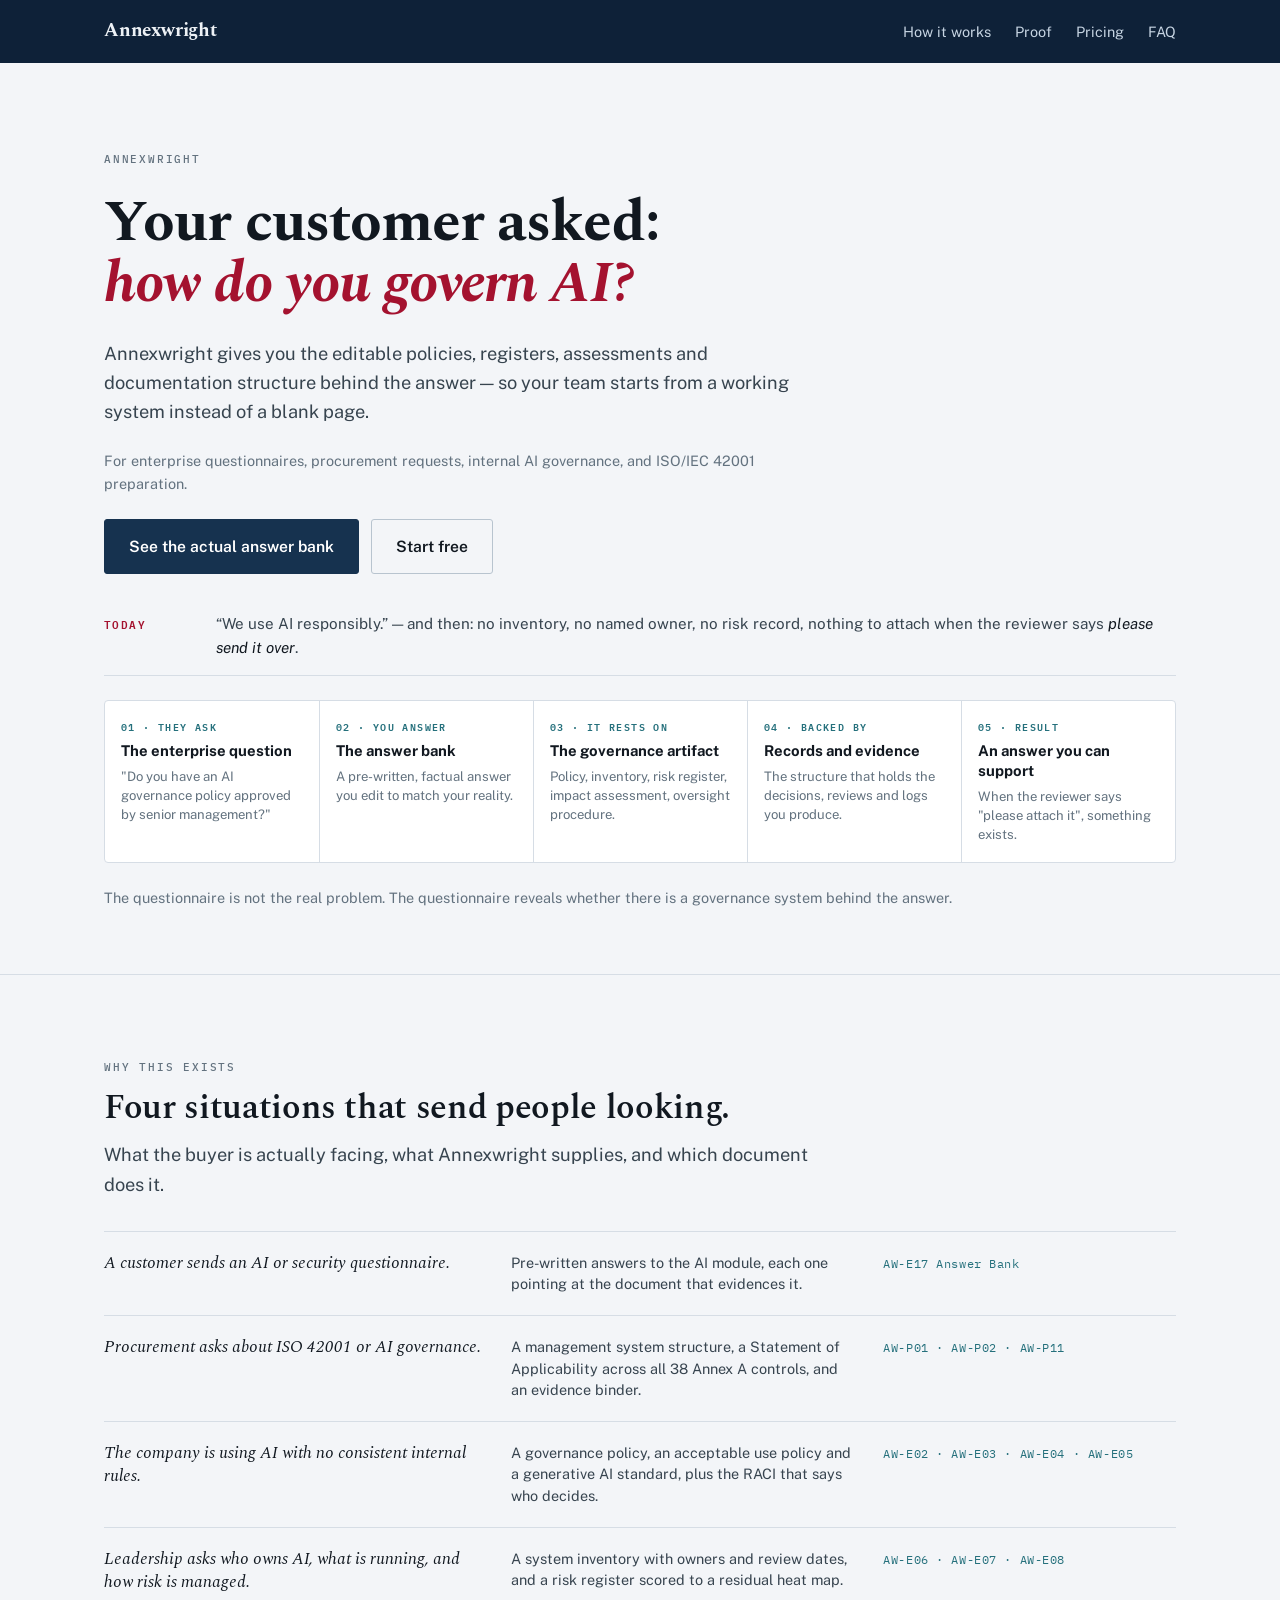
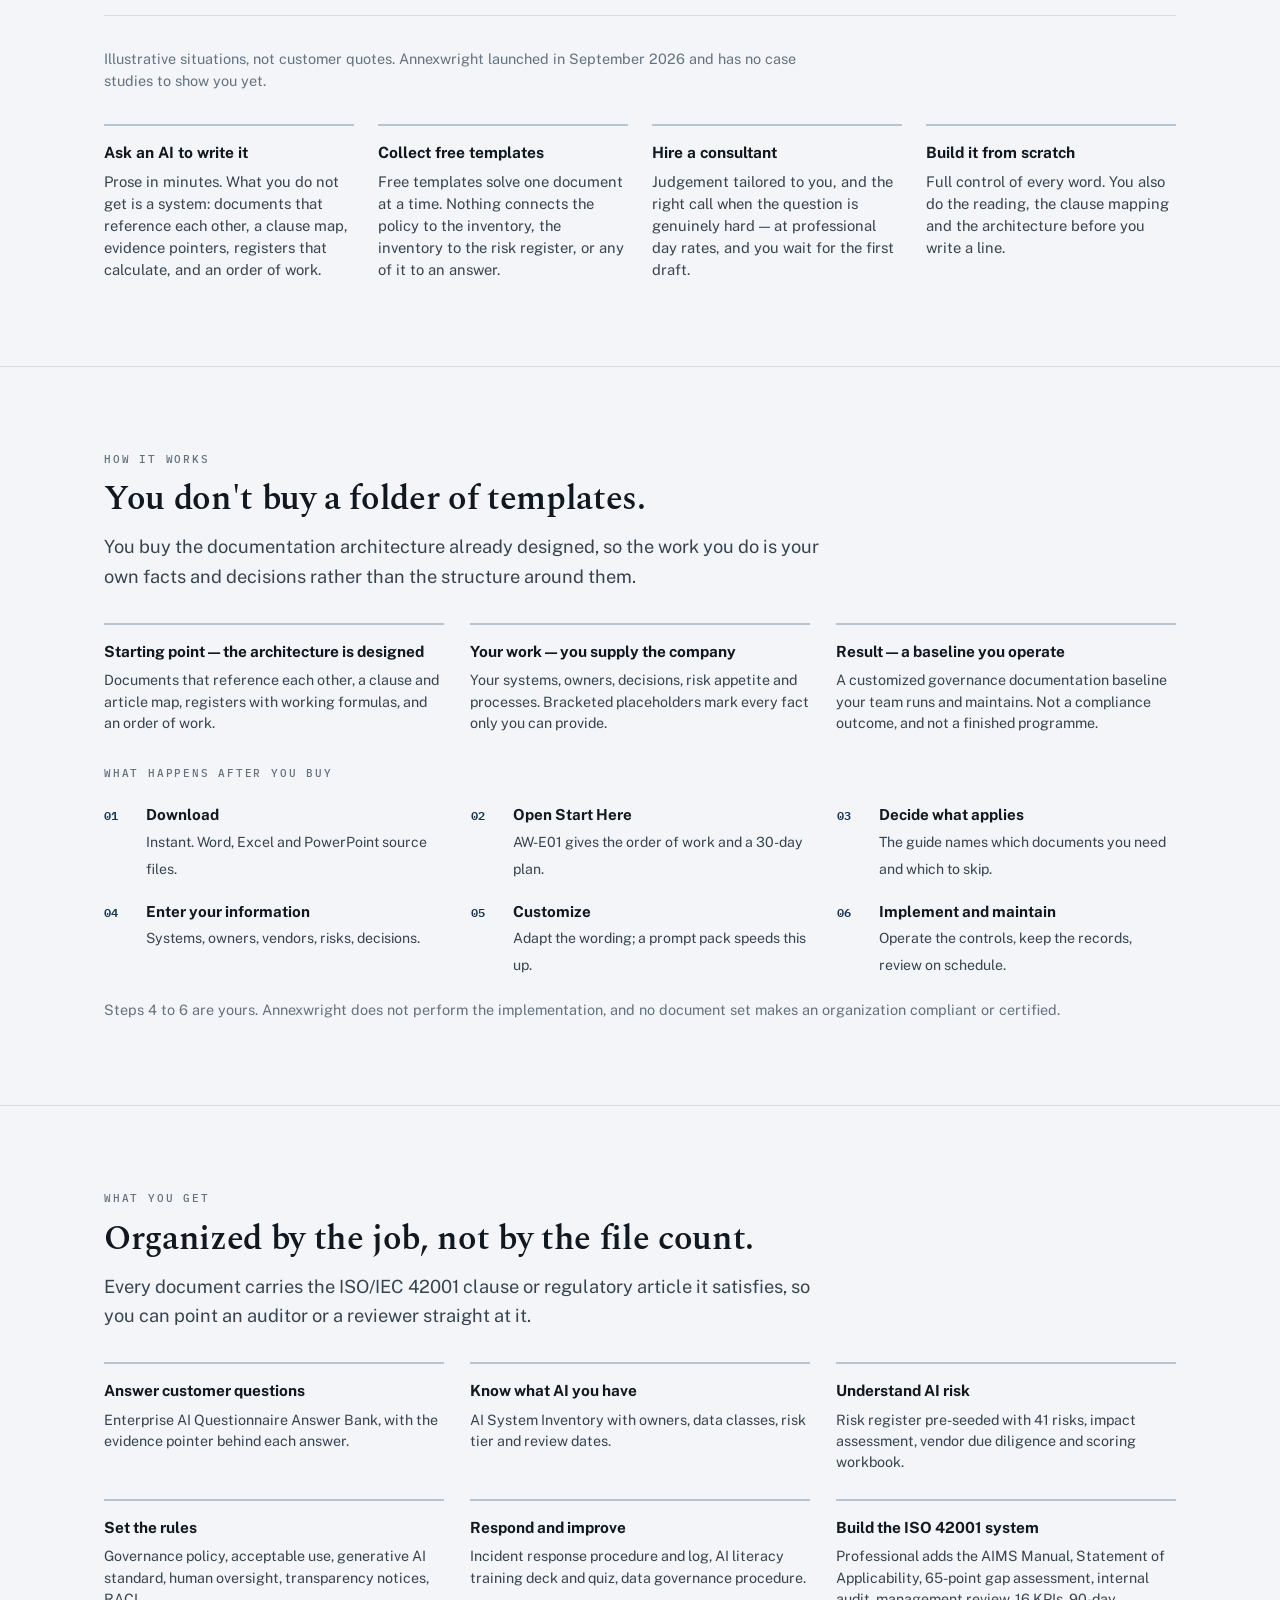
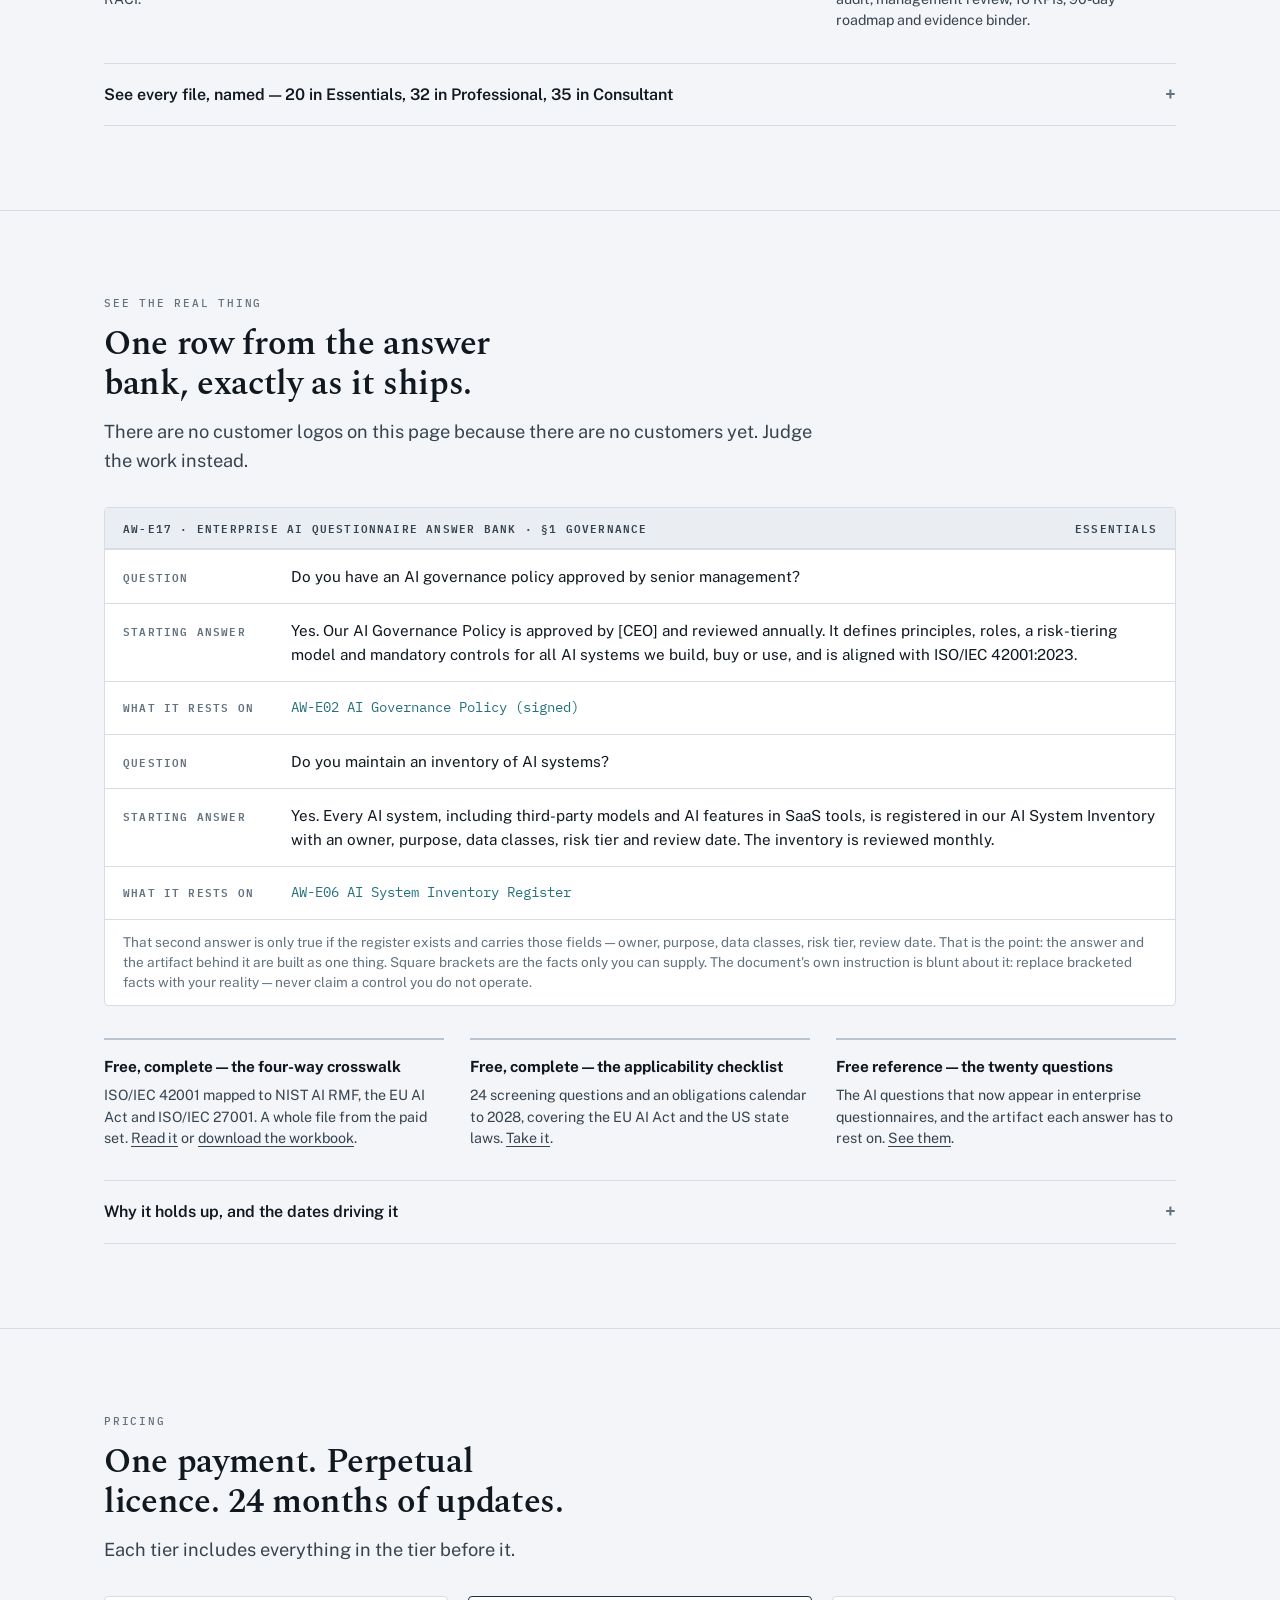
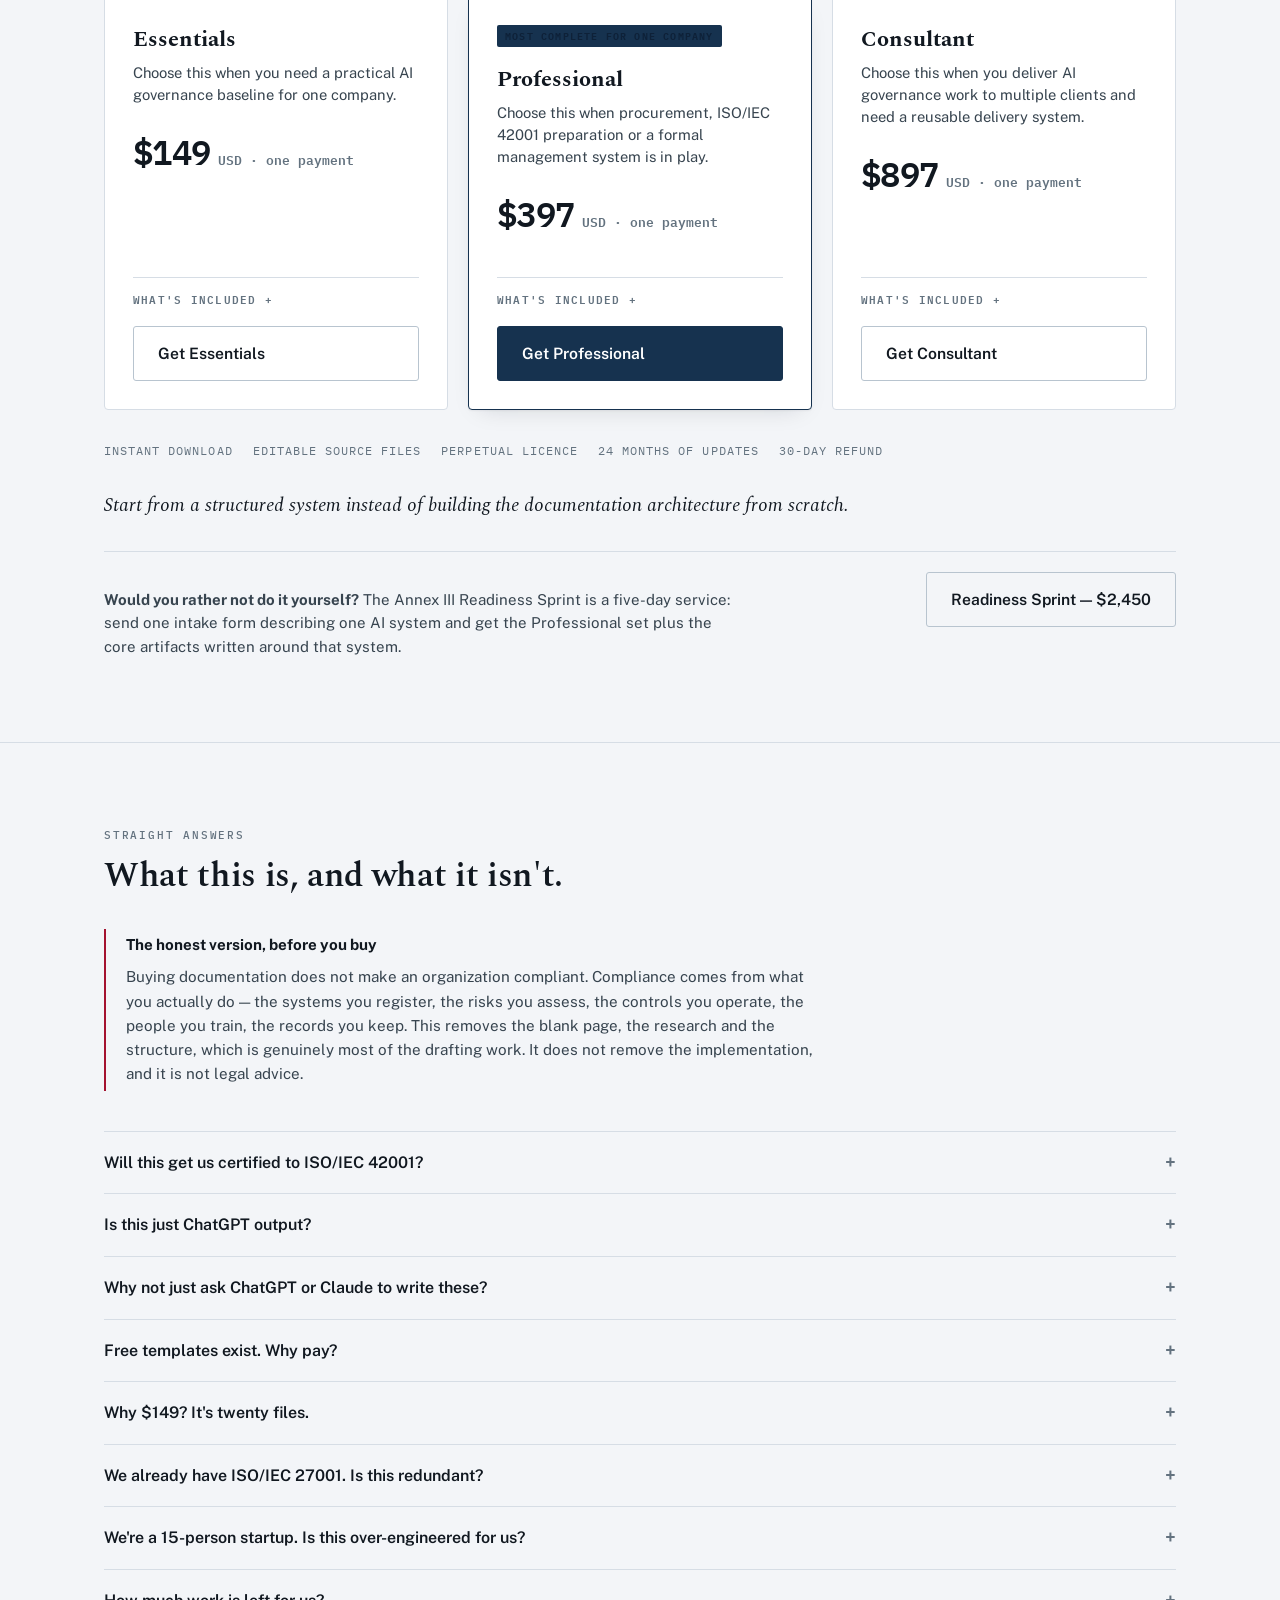
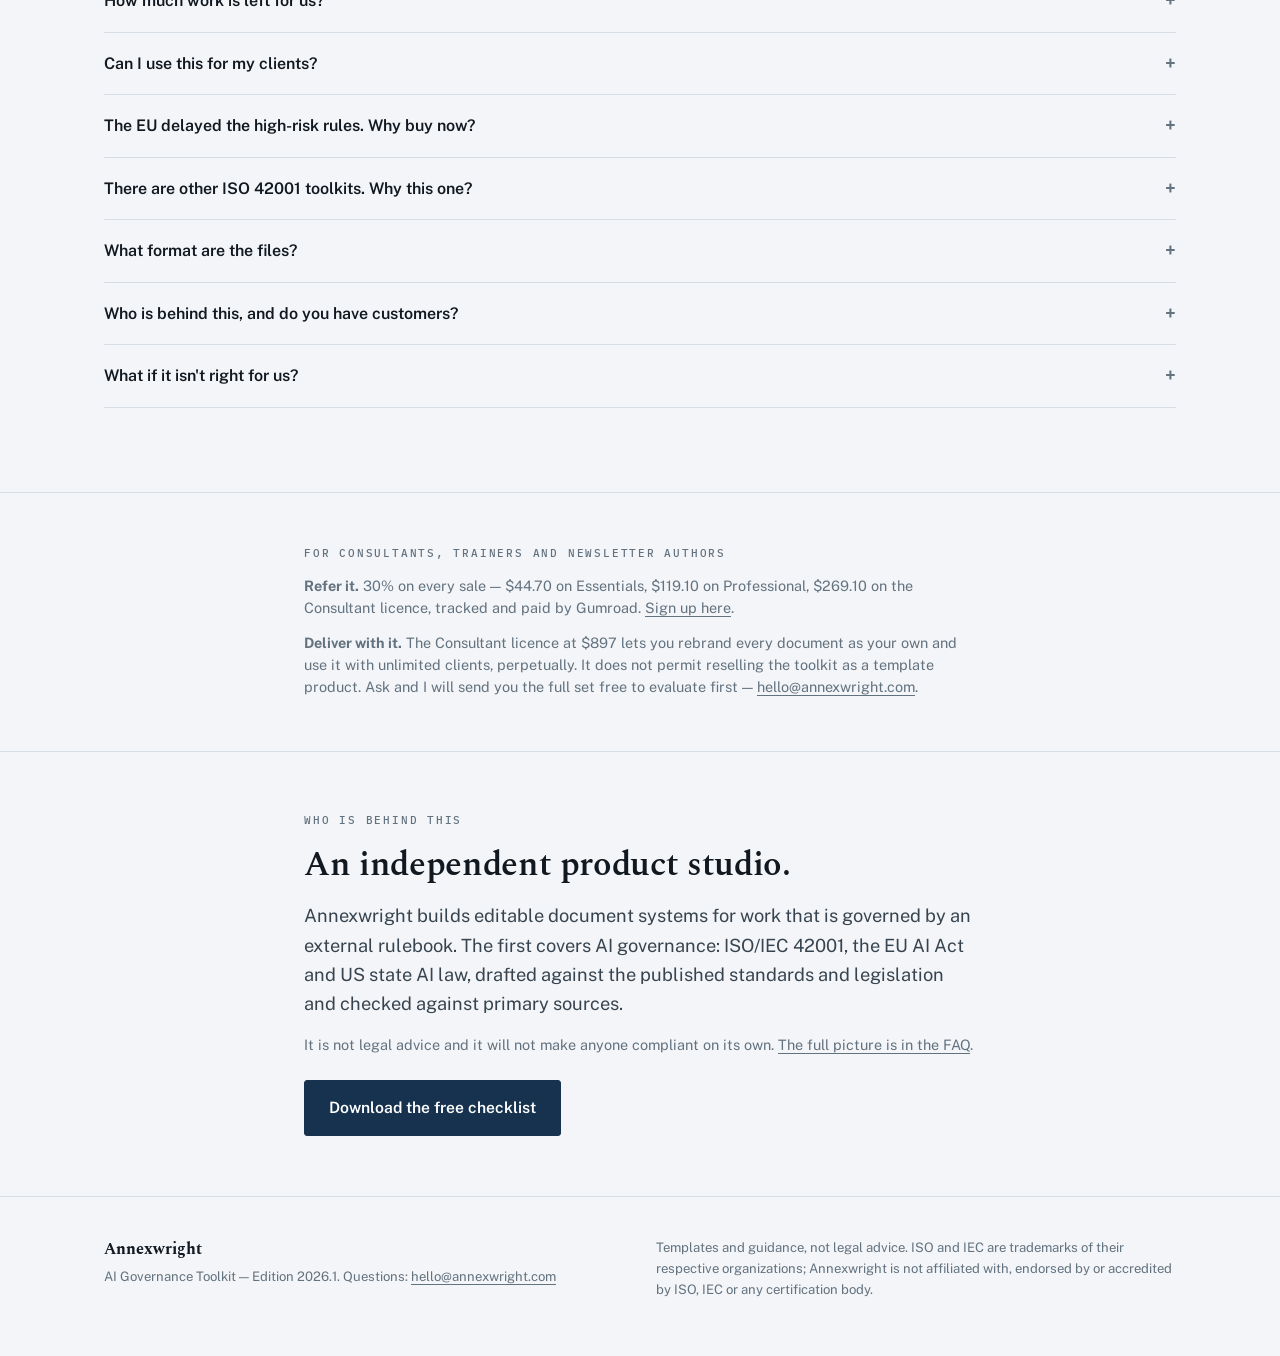
==== index.html @ 946ef72c "Restore html,body margin reset lost in the head consolidation" ====
<!doctype html>
<html lang="en">
<head>
<meta name="google-site-verification" content="WncVnE_K5VCwD7oDE9aSImcitsLieWIvMkJpbmuMKBQ" />

<meta charset="utf-8">
<meta name="viewport" content="width=device-width, initial-scale=1">
<title>Annexwright — the documentation behind your AI governance answers</title>
<link rel="canonical" href="https://annexwright.com/">
<meta name="robots" content="index,follow">
<meta name="description" content="When a customer asks how you govern AI, have the documentation behind the answer. Editable policies, registers, assessments and evidence structure — ISO/IEC 42001 and EU AI Act. Free complete document; sets from $149.">
<meta property="og:title" content="Annexwright — have the system behind the answer">
<meta property="og:description" content="Your customer asked how you govern AI. Annexwright gives you the editable policies, registers, assessments and documentation structure behind the answer. Free complete document, no email required.">
<meta property="og:type" content="website">
<meta property="og:url" content="https://annexwright.com/">
<link rel="preconnect" href="https://fonts.googleapis.com">
<link rel="preconnect" href="https://fonts.gstatic.com" crossorigin>
<link rel="stylesheet" href="https://fonts.googleapis.com/css2?family=Spectral:ital,wght@0,400;0,600;0,700;1,400&family=Public+Sans:wght@400;500;600;700&family=IBM+Plex+Mono:wght@400;500;600&display=swap">
<style>
  :root{
    --paper:#F3F5F8; --surface:#FFFFFF; --surface-2:#EAEEF3; --ink:#111820; --ink-2:#37444F;
    --muted:#63727F; --line:#D6DDE5; --line-strong:#B8C4CF;
    --navy:#16324F; --navy-2:#0E2138; --crimson:#A4122F; --crimson-soft:#F6E4E7; --teal:#25707C;
    --shadow:0 1px 2px rgba(17,24,32,.05), 0 8px 24px -12px rgba(17,24,32,.18);
    --serif:"Spectral", Georgia, "Times New Roman", serif;
    --sans:"Public Sans", -apple-system, BlinkMacSystemFont, "Segoe UI", Helvetica, Arial, sans-serif;
    --mono:"IBM Plex Mono", ui-monospace, "SF Mono", Menlo, Consolas, monospace;
    --wrap:1120px;
  }
  @media (prefers-color-scheme: dark){
    :root:not([data-theme="light"]){
      --paper:#0D1319; --surface:#151D25; --surface-2:#1D2831; --ink:#EDF1F5; --ink-2:#C3CDD6;
      --muted:#8A99A6; --line:#27333D; --line-strong:#3A4854;
      --navy:#9FC0DE; --navy-2:#0A1119; --crimson:#F0798E; --crimson-soft:#2B1219; --teal:#63BECB;
      --shadow:0 1px 2px rgba(0,0,0,.4), 0 10px 28px -14px rgba(0,0,0,.7);
    }
  }
  :root[data-theme="dark"]{
    --paper:#0D1319; --surface:#151D25; --surface-2:#1D2831; --ink:#EDF1F5; --ink-2:#C3CDD6;
    --muted:#8A99A6; --line:#27333D; --line-strong:#3A4854;
    --navy:#9FC0DE; --navy-2:#0A1119; --crimson:#F0798E; --crimson-soft:#2B1219; --teal:#63BECB;
    --shadow:0 1px 2px rgba(0,0,0,.4), 0 10px 28px -14px rgba(0,0,0,.7);
  }
  *{box-sizing:border-box}
  html{scroll-behavior:smooth}
  html,body{margin:0; padding:0}
  body{background:var(--paper); color:var(--ink); font-family:var(--sans); font-size:17px; line-height:1.6; -webkit-font-smoothing:antialiased; overflow-x:hidden}
  .wrap{max-width:var(--wrap); margin:0 auto; padding:0 24px}
  .narrow{max-width:720px}
  a{color:inherit}
  h1,h2,h3{text-wrap:balance; margin:0}
  h1{font-family:var(--serif); font-weight:700; font-size:clamp(2.2rem,5vw,3.6rem); line-height:1.06; letter-spacing:-.018em}
  h2{font-family:var(--serif); font-weight:600; font-size:clamp(1.55rem,2.8vw,2.15rem); line-height:1.16; letter-spacing:-.01em}
  h3{font-family:var(--sans); font-weight:700; font-size:1.02rem; line-height:1.3}
  p{margin:0}
  .eyebrow{font-family:var(--mono); font-size:.7rem; letter-spacing:.16em; text-transform:uppercase; color:var(--muted); font-weight:500}
  .lede{font-size:1.14rem; color:var(--ink-2); line-height:1.6}
  .small{font-size:.9rem; color:var(--muted); line-height:1.55}
  .mono{font-family:var(--mono)}
  section{padding:84px 0}
  section + section{border-top:1px solid var(--line)}
  @media (max-width:760px){section{padding:56px 0}}
  .stack{display:flex; flex-direction:column}
  .g8{gap:8px}.g12{gap:12px}.g16{gap:16px}.g20{gap:20px}.g24{gap:24px}.g28{gap:28px}.g32{gap:32px}.g40{gap:40px}.g48{gap:48px}

  /* ---- masthead ---- */
  .masthead{background:var(--navy-2); color:#EDF1F5; padding:16px 0}
  .masthead .wrap{display:flex; align-items:center; justify-content:space-between; gap:16px; flex-wrap:wrap}
  .brand{font-family:var(--serif); font-size:1.2rem; font-weight:700; letter-spacing:-.01em; text-decoration:none}
  .masthead nav{display:flex; gap:24px; font-size:.9rem; color:#C6D4E2}
  .masthead nav a{text-decoration:none}
  .masthead nav a:hover{color:#fff; text-decoration:underline; text-underline-offset:3px}

  /* ---- hero ---- */
  .hero{padding:88px 0 64px}
  @media (max-width:760px){.hero{padding:56px 0 48px}}
  .hero h1 em{font-style:italic; color:var(--crimson)}
  .hero .lede em{font-style:normal; color:var(--crimson); font-weight:600}
  .cta-row{display:flex; gap:12px; flex-wrap:wrap; align-items:center}
  .btn{display:inline-flex; align-items:center; gap:8px; font-family:var(--sans); font-weight:600; font-size:.98rem;
       padding:14px 24px; border-radius:3px; text-decoration:none; border:1px solid transparent; cursor:pointer; transition:transform .12s ease, background .12s ease}
  .btn:focus-visible{outline:2px solid var(--crimson); outline-offset:3px}
  .btn-primary{background:var(--navy); color:var(--surface); border-color:var(--navy)}
  :root[data-theme="dark"] .btn-primary, :root:not([data-theme="light"]) .btn-primary{color:var(--navy-2)}
  @media (prefers-color-scheme: light){:root:not([data-theme="dark"]) .btn-primary{color:#fff}}
  .btn-primary:hover{transform:translateY(-1px)}
  .btn-ghost{background:transparent; color:var(--ink); border-color:var(--line-strong)}
  .btn-ghost:hover{background:var(--surface)}
  .ilink{color:inherit; text-decoration:underline; text-underline-offset:3px; text-decoration-thickness:1px}

  /* ---- terms strip ---- */
  .strip{font-family:var(--mono); font-size:.72rem; letter-spacing:.09em; text-transform:uppercase; color:var(--muted);
         display:flex; flex-wrap:wrap; gap:8px 20px}
  .strip span{white-space:nowrap}

  /* ---- triggers ---- */
  .quotes{display:flex; flex-direction:column; border-top:1px solid var(--line)}
  .quote{display:grid; grid-template-columns:148px 1fr; gap:24px; padding:18px 0; border-bottom:1px solid var(--line); align-items:baseline}
  @media (max-width:720px){.quote{grid-template-columns:1fr; gap:4px; padding:16px 0}}
  .quote .who{font-family:var(--mono); font-size:.7rem; letter-spacing:.11em; text-transform:uppercase; color:var(--muted)}
  .quote .said{font-family:var(--serif); font-size:1.08rem; font-style:italic; color:var(--ink); line-height:1.4}

  /* ---- compact alternatives ---- */
  .alts{display:grid; grid-template-columns:repeat(3,1fr); gap:28px}
  .alts-4{grid-template-columns:repeat(4,1fr); gap:24px}
  @media (max-width:1000px){.alts-4{grid-template-columns:repeat(2,1fr); gap:22px}}
  @media (max-width:820px){.alts{grid-template-columns:1fr; gap:20px}.alts-4{grid-template-columns:1fr; gap:18px}}
  .alt{display:flex; flex-direction:column; gap:6px; padding-top:14px; border-top:2px solid var(--line-strong)}
  .alt b{font-size:.97rem; font-weight:700}
  .alt span{font-size:.92rem; color:var(--ink-2); line-height:1.5}

  /* ---- summary cards ---- */
  .cols{display:grid; gap:24px}
  .cols-2{grid-template-columns:repeat(2,1fr)}
  .cols-3{grid-template-columns:repeat(3,1fr)}
  @media (max-width:880px){.cols-2,.cols-3{grid-template-columns:1fr}}
  .card{display:flex; flex-direction:column; gap:8px; padding-top:16px; border-top:2px solid var(--line-strong)}
  .card p{font-size:.94rem; color:var(--ink-2); line-height:1.55}
  .card .tag{font-family:var(--mono); font-size:.66rem; letter-spacing:.13em; text-transform:uppercase; color:var(--teal); font-weight:600}

  /* ---- disclosure ---- */
  details.disclose{border-top:1px solid var(--line); border-bottom:1px solid var(--line)}
  details.disclose + details.disclose{border-top:none}
  details.disclose > summary{list-style:none; cursor:pointer; padding:18px 0; display:flex; align-items:baseline; justify-content:space-between; gap:20px;
                             font-weight:600; font-size:1rem; color:var(--ink)}
  details.disclose > summary::-webkit-details-marker{display:none}
  details.disclose > summary::after{content:"+"; font-family:var(--mono); font-size:1.15rem; color:var(--muted); line-height:1; flex:none}
  details.disclose[open] > summary::after{content:"\2212"}
  details.disclose > summary:hover{color:var(--navy)}
  details.disclose > summary:focus-visible{outline:2px solid var(--crimson); outline-offset:2px}
  .disclose-body{padding:0 0 22px; font-size:.95rem; color:var(--ink-2); line-height:1.6; max-width:760px}

  /* ---- manifest ---- */
  .manifest{border:1px solid var(--line); border-radius:4px; overflow:hidden; margin-bottom:24px}
  .mgroup-head{display:flex; align-items:baseline; justify-content:space-between; gap:12px; padding:11px 16px;
               background:var(--surface-2); border-top:1px solid var(--line); font-family:var(--mono); font-size:.7rem;
               letter-spacing:.1em; text-transform:uppercase; color:var(--ink-2); font-weight:600}
  .manifest .mgroup:first-child .mgroup-head{border-top:none}
  .manifest ul{list-style:none; margin:0; padding:0; background:var(--surface)}
  .manifest li{display:grid; grid-template-columns:78px 1fr 54px; gap:12px; padding:8px 16px; border-top:1px solid var(--line); align-items:baseline}
  @media (max-width:720px){.manifest li{grid-template-columns:66px 1fr}.manifest li .fmt{display:none}}
  .manifest .id{font-family:var(--mono); font-size:.72rem; color:var(--navy); font-weight:600}
  .manifest .nm{font-size:.88rem; color:var(--ink)}
  .manifest .fmt{font-family:var(--mono); font-size:.66rem; color:var(--muted); text-align:right; letter-spacing:.05em}

  /* ---- dates ---- */
  .dates{display:grid; grid-template-columns:repeat(3,1fr); gap:0 32px; border-top:1px solid var(--line)}
  @media (max-width:880px){.dates{grid-template-columns:1fr}}
  .dates div{display:grid; grid-template-columns:108px 1fr; gap:12px; padding:13px 0; border-bottom:1px solid var(--line); align-items:baseline}
  @media (max-width:520px){.dates div{grid-template-columns:1fr; gap:2px}}
  .dates .d{font-family:var(--mono); font-size:.76rem; font-weight:600; color:var(--navy); letter-spacing:-.01em}
  .dates .past .d{color:var(--crimson)}
  .dates .w{font-size:.88rem; color:var(--ink-2); line-height:1.45}
  .dates .w b{color:var(--ink); font-weight:600}

  /* ---- pricing ---- */
  .tiers{display:grid; grid-template-columns:repeat(3,1fr); gap:20px; align-items:stretch}
  @media (max-width:980px){.tiers{grid-template-columns:1fr}}
  .tier{background:var(--surface); border:1px solid var(--line); border-radius:4px; padding:28px; display:flex; flex-direction:column; gap:18px}
  .tier.featured{border-color:var(--navy); box-shadow:var(--shadow)}
  .tier-top{display:flex; flex-direction:column; gap:8px}
  .tier h3{font-family:var(--serif); font-size:1.4rem; font-weight:700}
  .tier .who{font-size:.92rem; color:var(--ink-2); line-height:1.5}
  .price{display:flex; align-items:baseline; gap:8px; font-family:var(--mono); font-weight:600}
  .price .amt{font-size:2.15rem; color:var(--ink); letter-spacing:-.02em}
  .price .cur{font-size:.8rem; color:var(--muted)}
  .tier .spacer{flex:1}
  .tier details{border-top:1px solid var(--line); padding-top:12px}
  .tier details > summary{list-style:none; cursor:pointer; font-family:var(--mono); font-size:.7rem; letter-spacing:.11em;
                          text-transform:uppercase; color:var(--muted); font-weight:600}
  .tier details > summary::-webkit-details-marker{display:none}
  .tier details > summary::after{content:" +"}
  .tier details[open] > summary::after{content:" \2212"}
  .tier details > summary:hover{color:var(--navy)}
  .tier details > summary:focus-visible{outline:2px solid var(--crimson); outline-offset:2px}
  .tier ul{list-style:none; margin:12px 0 0; padding:0; display:flex; flex-direction:column; gap:8px}
  .tier li{font-size:.91rem; color:var(--ink-2); padding-left:18px; position:relative; line-height:1.45}
  .tier li::before{content:""; position:absolute; left:0; top:.55em; width:8px; height:8px; border-radius:1px; background:var(--teal); opacity:.85}
  .tier li.plus{font-weight:600; color:var(--ink)}
  .tier li.plus::before{background:var(--navy)}
  .badge{align-self:flex-start; font-family:var(--mono); font-size:.62rem; letter-spacing:.12em; text-transform:uppercase;
         padding:3px 8px; border-radius:2px; background:var(--navy); color:var(--paper); font-weight:600}
  :root[data-theme="dark"] .badge, :root:not([data-theme="light"]) .badge{color:var(--navy-2)}

  /* ---- closing line ---- */
  .closingline{font-family:var(--serif); font-size:1.18rem; font-style:italic; color:var(--ink); line-height:1.4}

  /* ---- secondary sections ---- */
  #partners{padding:52px 0}
  #about-honest{padding:60px 0}
  @media (max-width:760px){#partners{padding:52px 0}#about-honest{padding:56px 0}}

  /* ---- service note ---- */
  .servicenote{display:flex; gap:20px; align-items:baseline; flex-wrap:wrap; justify-content:space-between;
               padding:20px 0 0; border-top:1px solid var(--line)}
  .servicenote p{font-size:.94rem; color:var(--ink-2); max-width:640px; line-height:1.55}

  /* ---- honest box ---- */
  .honest{border-left:2px solid var(--crimson); padding:4px 0 4px 20px; display:flex; flex-direction:column; gap:8px; max-width:720px}
  .honest strong{font-family:var(--sans); font-weight:700; font-size:.95rem}
  .honest p{font-size:.95rem; color:var(--ink-2); line-height:1.6}

  /* ---- closing ---- */
  .close{background:var(--navy-2); color:#E8EEF4; border-top:none !important}
  .close h2{color:#fff}
  .close p{color:#B9C8D6}
  .close .btn-primary{background:#fff !important; color:#0E2138 !important; border-color:#fff !important}
  .close .btn-ghost{color:#E8EEF4; border-color:#41566C}
  .close .btn-ghost:hover{background:#1B2E44}
  footer{padding:40px 0 56px; font-size:.82rem; color:var(--muted); border-top:1px solid var(--line)}
  footer .wrap{display:flex; justify-content:space-between; gap:20px; flex-wrap:wrap}
  footer .fbrand{font-family:var(--serif); font-size:1rem; font-weight:700; color:var(--ink); display:block; margin-bottom:4px}
  @media (prefers-reduced-motion: reduce){*{transition:none !important; animation:none !important; scroll-behavior:auto}}

  /* ---- before state ---- */
  .before{display:grid; grid-template-columns:96px 1fr; gap:16px; align-items:baseline; padding:14px 0 16px; border-bottom:1px solid var(--line)}
  @media (max-width:720px){.before{grid-template-columns:1fr; gap:4px}}
  .before .lbl{font-family:var(--mono); font-size:.66rem; letter-spacing:.14em; text-transform:uppercase; color:var(--crimson); font-weight:600}
  .before .txt{font-size:.95rem; color:var(--ink-2); line-height:1.55}
  .before .txt em{font-style:italic; color:var(--ink)}

  /* ---- flow ---- */
  .flow{display:grid; grid-template-columns:repeat(5,1fr); border:1px solid var(--line); border-radius:4px; overflow:hidden; background:var(--surface)}
  @media (max-width:880px){.flow{grid-template-columns:1fr}}
  .flow .fs{padding:18px 16px; border-left:1px solid var(--line); display:flex; flex-direction:column; gap:6px}
  .flow .fs:first-child{border-left:none}
  @media (max-width:880px){.flow .fs{border-left:none; border-top:1px solid var(--line)} .flow .fs:first-child{border-top:none}}
  .flow .n{font-family:var(--mono); font-size:.62rem; letter-spacing:.14em; text-transform:uppercase; color:var(--teal); font-weight:600}
  .flow .t{font-size:.93rem; font-weight:700; color:var(--ink); line-height:1.35}
  .flow .d{font-size:.82rem; color:var(--muted); line-height:1.45}

  /* ---- numbered steps ---- */
  .steps{display:grid; grid-template-columns:repeat(3,1fr); gap:18px 28px}
  @media (max-width:820px){.steps{grid-template-columns:1fr; gap:14px}}
  .steps .s{display:grid; grid-template-columns:32px 1fr; gap:10px; align-items:baseline}
  .steps .num{font-family:var(--mono); font-size:.76rem; font-weight:600; color:var(--navy)}
  .steps .sx b{display:block; font-size:.95rem; font-weight:700}
  .steps .sx span{font-size:.88rem; color:var(--ink-2); line-height:1.45}

  /* ---- trigger rows ---- */
  .trigs{display:flex; flex-direction:column; border-top:1px solid var(--line)}
  .trig{display:grid; grid-template-columns:1.1fr 1fr .85fr; gap:28px; padding:20px 0; border-bottom:1px solid var(--line); align-items:baseline}
  @media (max-width:880px){.trig{grid-template-columns:1fr; gap:6px; padding:18px 0}}
  .trig .p{font-family:var(--serif); font-size:1.05rem; font-style:italic; color:var(--ink); line-height:1.4}
  .trig .m{font-size:.9rem; color:var(--ink-2); line-height:1.5}
  .trig .o{font-family:var(--mono); font-size:.72rem; letter-spacing:.05em; color:var(--teal); line-height:1.55}

  /* ---- outcome groups ---- */
  .outs{display:grid; grid-template-columns:repeat(3,1fr); gap:26px}
  @media (max-width:880px){.outs{grid-template-columns:1fr; gap:20px}}
  .out{display:flex; flex-direction:column; gap:6px; padding-top:14px; border-top:2px solid var(--line-strong)}
  .out b{font-size:.96rem; font-weight:700}
  .out span{font-size:.89rem; color:var(--ink-2); line-height:1.5}

  /* ---- real sample ---- */
  .sample{border:1px solid var(--line); border-radius:4px; overflow:hidden; background:var(--surface)}
  .sample-head{padding:11px 18px; background:var(--surface-2); border-bottom:1px solid var(--line);
               font-family:var(--mono); font-size:.68rem; letter-spacing:.11em; text-transform:uppercase; color:var(--ink-2); font-weight:600;
               display:flex; justify-content:space-between; gap:12px; flex-wrap:wrap}
  .srow{display:grid; grid-template-columns:150px 1fr; gap:18px; padding:15px 18px; border-top:1px solid var(--line); align-items:baseline}
  .srow:first-of-type{border-top:none}
  @media (max-width:720px){.srow{grid-template-columns:1fr; gap:4px}}
  .srow .lbl{font-family:var(--mono); font-size:.67rem; letter-spacing:.11em; text-transform:uppercase; color:var(--muted); font-weight:600}
  .srow .val{font-size:.95rem; color:var(--ink); line-height:1.55}
  .srow .val.ev{font-family:var(--mono); font-size:.86rem; color:var(--teal)}
  .sample-foot{padding:12px 18px; border-top:1px solid var(--line); font-size:.85rem; color:var(--muted); line-height:1.5}
</style>
</head>
<body>

<header class="masthead">
  <div class="wrap">
    <a class="brand" href="/">Annexwright</a>
    <nav>
      <a href="#how">How it works</a>
      <a href="#proof">Proof</a>
      <a href="#pricing">Pricing</a>
      <a href="#faq">FAQ</a>
    </nav>
  </div>
</header>

<!-- ===== HERO + THE MECHANISM ===== -->
<section class="hero">
  <div class="wrap">
   <div class="stack g24">
    <div class="stack g24 narrow">
      <p class="eyebrow">Annexwright</p>
      <h1>Your customer asked: <em>how do you govern AI?</em></h1>
      <p class="lede">Annexwright gives you the editable policies, registers, assessments and documentation structure behind the answer — so your team starts from a working system instead of a blank page.</p>
      <p class="small">For enterprise questionnaires, procurement requests, internal AI governance, and ISO/IEC 42001 preparation.</p>
      <div class="cta-row">
        <a class="btn btn-primary" href="#proof">See the actual answer bank</a>
        <a class="btn btn-ghost" href="https://annexwright.gumroad.com/l/checklist">Start free</a>
      </div>
    </div>

    <div class="before">
      <span class="lbl">Today</span>
      <span class="txt">&ldquo;We use AI responsibly.&rdquo; &mdash; and then: no inventory, no named owner, no risk record, nothing to attach when the reviewer says <em>please send it over</em>.</span>
    </div>

    <div class="flow">
      <div class="fs"><span class="n">01 · They ask</span><span class="t">The enterprise question</span><span class="d">"Do you have an AI governance policy approved by senior management?"</span></div>
      <div class="fs"><span class="n">02 · You answer</span><span class="t">The answer bank</span><span class="d">A pre-written, factual answer you edit to match your reality.</span></div>
      <div class="fs"><span class="n">03 · It rests on</span><span class="t">The governance artifact</span><span class="d">Policy, inventory, risk register, impact assessment, oversight procedure.</span></div>
      <div class="fs"><span class="n">04 · Backed by</span><span class="t">Records and evidence</span><span class="d">The structure that holds the decisions, reviews and logs you produce.</span></div>
      <div class="fs"><span class="n">05 · Result</span><span class="t">An answer you can support</span><span class="d">When the reviewer says "please attach it", something exists.</span></div>
    </div>
    <p class="small">The questionnaire is not the real problem. The questionnaire reveals whether there is a governance system behind the answer.</p>
   </div>
  </div>
</section>

<!-- ===== WHY THIS EXISTS — BUYING TRIGGERS ===== -->
<section id="why">
  <div class="wrap stack g32">
    <div class="stack g12 narrow">
      <p class="eyebrow">Why this exists</p>
      <h2>Four situations that send people looking.</h2>
      <p class="lede">What the buyer is actually facing, what Annexwright supplies, and which document does it.</p>
    </div>

    <div class="trigs">
      <div class="trig">
        <span class="p">A customer sends an AI or security questionnaire.</span>
        <span class="m">Pre-written answers to the AI module, each one pointing at the document that evidences it.</span>
        <span class="o">AW-E17 Answer Bank</span>
      </div>
      <div class="trig">
        <span class="p">Procurement asks about ISO 42001 or AI governance.</span>
        <span class="m">A management system structure, a Statement of Applicability across all 38 Annex A controls, and an evidence binder.</span>
        <span class="o">AW-P01 · AW-P02 · AW-P11</span>
      </div>
      <div class="trig">
        <span class="p">The company is using AI with no consistent internal rules.</span>
        <span class="m">A governance policy, an acceptable use policy and a generative AI standard, plus the RACI that says who decides.</span>
        <span class="o">AW-E02 · AW-E03 · AW-E04 · AW-E05</span>
      </div>
      <div class="trig">
        <span class="p">Leadership asks who owns AI, what is running, and how risk is managed.</span>
        <span class="m">A system inventory with owners and review dates, and a risk register scored to a residual heat map.</span>
        <span class="o">AW-E06 · AW-E07 · AW-E08</span>
      </div>
    </div>
    <p class="small narrow">Illustrative situations, not customer quotes. Annexwright launched in September 2026 and has no case studies to show you yet.</p>

    <div class="alts alts-4">
      <div class="alt"><b>Ask an AI to write it</b><span>Prose in minutes. What you do not get is a system: documents that reference each other, a clause map, evidence pointers, registers that calculate, and an order of work.</span></div>
      <div class="alt"><b>Collect free templates</b><span>Free templates solve one document at a time. Nothing connects the policy to the inventory, the inventory to the risk register, or any of it to an answer.</span></div>
      <div class="alt"><b>Hire a consultant</b><span>Judgement tailored to you, and the right call when the question is genuinely hard — at professional day rates, and you wait for the first draft.</span></div>
      <div class="alt"><b>Build it from scratch</b><span>Full control of every word. You also do the reading, the clause mapping and the architecture before you write a line.</span></div>
    </div>
  </div>
</section>

<!-- ===== HOW IT WORKS ===== -->
<section id="how">
  <div class="wrap stack g32">
    <div class="stack g12 narrow">
      <p class="eyebrow">How it works</p>
      <h2>You don't buy a folder of templates.</h2>
      <p class="lede">You buy the documentation architecture already designed, so the work you do is your own facts and decisions rather than the structure around them.</p>
    </div>

    <div class="outs">
      <div class="out"><b>Starting point — the architecture is designed</b><span>Documents that reference each other, a clause and article map, registers with working formulas, and an order of work.</span></div>
      <div class="out"><b>Your work — you supply the company</b><span>Your systems, owners, decisions, risk appetite and processes. Bracketed placeholders mark every fact only you can provide.</span></div>
      <div class="out"><b>Result — a baseline you operate</b><span>A customized governance documentation baseline your team runs and maintains. Not a compliance outcome, and not a finished programme.</span></div>
    </div>

    <div class="stack g20">
      <p class="eyebrow">What happens after you buy</p>
      <div class="steps">
        <div class="s"><span class="num">01</span><span class="sx"><b>Download</b><span>Instant. Word, Excel and PowerPoint source files.</span></span></div>
        <div class="s"><span class="num">02</span><span class="sx"><b>Open Start Here</b><span>AW-E01 gives the order of work and a 30-day plan.</span></span></div>
        <div class="s"><span class="num">03</span><span class="sx"><b>Decide what applies</b><span>The guide names which documents you need and which to skip.</span></span></div>
        <div class="s"><span class="num">04</span><span class="sx"><b>Enter your information</b><span>Systems, owners, vendors, risks, decisions.</span></span></div>
        <div class="s"><span class="num">05</span><span class="sx"><b>Customize</b><span>Adapt the wording; a prompt pack speeds this up.</span></span></div>
        <div class="s"><span class="num">06</span><span class="sx"><b>Implement and maintain</b><span>Operate the controls, keep the records, review on schedule.</span></span></div>
      </div>
      <p class="small">Steps 4 to 6 are yours. Annexwright does not perform the implementation, and no document set makes an organization compliant or certified.</p>
    </div>
  </div>
</section>

<!-- ===== WHAT YOU GET, BY OUTCOME ===== -->
<section id="inside">
  <div class="wrap stack g32">
    <div class="stack g12 narrow">
      <p class="eyebrow">What you get</p>
      <h2>Organized by the job, not by the file count.</h2>
      <p class="lede">Every document carries the ISO/IEC 42001 clause or regulatory article it satisfies, so you can point an auditor or a reviewer straight at it.</p>
    </div>

    <div class="outs">
      <div class="out"><b>Answer customer questions</b><span>Enterprise AI Questionnaire Answer Bank, with the evidence pointer behind each answer.</span></div>
      <div class="out"><b>Know what AI you have</b><span>AI System Inventory with owners, data classes, risk tier and review dates.</span></div>
      <div class="out"><b>Understand AI risk</b><span>Risk register pre-seeded with 41 risks, impact assessment, vendor due diligence and scoring workbook.</span></div>
      <div class="out"><b>Set the rules</b><span>Governance policy, acceptable use, generative AI standard, human oversight, transparency notices, RACI.</span></div>
      <div class="out"><b>Respond and improve</b><span>Incident response procedure and log, AI literacy training deck and quiz, data governance procedure.</span></div>
      <div class="out"><b>Build the ISO 42001 system</b><span>Professional adds the AIMS Manual, Statement of Applicability, 65-point gap assessment, internal audit, management review, 16 KPIs, 90-day roadmap and evidence binder.</span></div>
    </div>

    <details class="disclose" id="manifest">
      <summary>See every file, named — 20 in Essentials, 32 in Professional, 35 in Consultant</summary>
      <div class="disclose-body" style="max-width:none">
        <div class="manifest">
          <div class="mgroup">
            <div class="mgroup-head"><span>Essentials — the foundation</span><span>20 files</span></div>
            <ul>
              <li><span class="id">AW-E01</span><span class="nm">Start Here — Implementation Guide &amp; 30-Day Plan</span><span class="fmt">DOCX</span></li>
              <li><span class="id">AW-E02</span><span class="nm">AI Governance Policy</span><span class="fmt">DOCX</span></li>
              <li><span class="id">AW-E03</span><span class="nm">AI Acceptable Use Policy</span><span class="fmt">DOCX</span></li>
              <li><span class="id">AW-E04</span><span class="nm">Generative AI Usage Standard</span><span class="fmt">DOCX</span></li>
              <li><span class="id">AW-E05</span><span class="nm">AI Roles, Responsibilities &amp; RACI</span><span class="fmt">DOCX</span></li>
              <li><span class="id">AW-E06</span><span class="nm">AI System Inventory Register — 5 tabs, live dashboard</span><span class="fmt">XLSX</span></li>
              <li><span class="id">AW-E07</span><span class="nm">AI Risk Register — 41 pre-seeded risks, heat map</span><span class="fmt">XLSX</span></li>
              <li><span class="id">AW-E08</span><span class="nm">AI Impact Assessment Template</span><span class="fmt">DOCX</span></li>
              <li><span class="id">AW-E09</span><span class="nm">AI Vendor Due Diligence Questionnaire</span><span class="fmt">DOCX</span></li>
              <li><span class="id">AW-E09b</span><span class="nm">AI Vendor Scoring Workbook</span><span class="fmt">XLSX</span></li>
              <li><span class="id">AW-E10</span><span class="nm">AI Incident Response Procedure — 6 tabletop scenarios</span><span class="fmt">DOCX</span></li>
              <li><span class="id">AW-E10b</span><span class="nm">AI Incident Log</span><span class="fmt">XLSX</span></li>
              <li><span class="id">AW-E11</span><span class="nm">Transparency &amp; Disclosure Standard — 10 notice templates</span><span class="fmt">DOCX</span></li>
              <li><span class="id">AW-E12</span><span class="nm">Human Oversight Procedure</span><span class="fmt">DOCX</span></li>
              <li><span class="id">AW-E13</span><span class="nm">AI Literacy Training Deck — 23 slides, speaker notes</span><span class="fmt">PPTX</span></li>
              <li><span class="id">AW-E13b</span><span class="nm">AI Literacy Quiz &amp; Facilitator Notes</span><span class="fmt">DOCX</span></li>
              <li><span class="id">AW-E14</span><span class="nm">Regulatory Applicability Checklist + obligations calendar</span><span class="fmt">XLSX</span></li>
              <li><span class="id">AW-E15</span><span class="nm">Data Governance for AI Procedure</span><span class="fmt">DOCX</span></li>
              <li><span class="id">AW-E16</span><span class="nm">AI Customization Prompt Pack</span><span class="fmt">DOCX</span></li>
              <li><span class="id">AW-E17</span><span class="nm">Enterprise AI Questionnaire Answer Bank</span><span class="fmt">DOCX</span></li>
            </ul>
          </div>
          <div class="mgroup">
            <div class="mgroup-head"><span>Professional — the ISO/IEC 42001 certification set</span><span>+12 files</span></div>
            <ul>
              <li><span class="id">AW-P01</span><span class="nm">AI Management System Manual — full clause-to-evidence map</span><span class="fmt">DOCX</span></li>
              <li><span class="id">AW-P02</span><span class="nm">Statement of Applicability — all 38 Annex A controls</span><span class="fmt">XLSX</span></li>
              <li><span class="id">AW-P03</span><span class="nm">AI System Lifecycle Procedure — gates G0–G7</span><span class="fmt">DOCX</span></li>
              <li><span class="id">AW-P04</span><span class="nm">Gap Assessment Workbook — 65 requirements, readiness score</span><span class="fmt">XLSX</span></li>
              <li><span class="id">AW-P05</span><span class="nm">Internal Audit Programme, Checklist &amp; Report</span><span class="fmt">DOCX</span></li>
              <li><span class="id">AW-P05b</span><span class="nm">Nonconformity &amp; Corrective Action Log</span><span class="fmt">XLSX</span></li>
              <li><span class="id">AW-P06</span><span class="nm">Management Review Pack &amp; Minutes Template</span><span class="fmt">DOCX</span></li>
              <li><span class="id">AW-P07</span><span class="nm">AIMS KPI &amp; Reporting Pack — 16 KPIs, board report</span><span class="fmt">XLSX</span></li>
              <li><span class="id">AW-P08</span><span class="nm">Resource, Competence &amp; Communication Plan</span><span class="fmt">DOCX</span></li>
              <li><span class="id">AW-P09</span><span class="nm">Four-Way Crosswalk — 42001 × NIST × EU AI Act × 27001</span><span class="fmt">XLSX</span></li>
              <li><span class="id">AW-P10</span><span class="nm">90-Day ISO 42001 Certification Roadmap</span><span class="fmt">DOCX</span></li>
              <li><span class="id">AW-P11</span><span class="nm">Audit Evidence Binder &amp; Auditor Briefing Pack</span><span class="fmt">DOCX</span></li>
            </ul>
          </div>
          <div class="mgroup">
            <div class="mgroup-head"><span>Consultant — white-label &amp; client delivery kit</span><span>+3 files</span></div>
            <ul>
              <li><span class="id">AW-C01</span><span class="nm">White-Label Licence &amp; Rebranding Guide — 6 delivery models</span><span class="fmt">DOCX</span></li>
              <li><span class="id">AW-C02</span><span class="nm">Client Onboarding Questionnaire &amp; Scoping Tool</span><span class="fmt">DOCX</span></li>
              <li><span class="id">AW-C03</span><span class="nm">Proposal &amp; Statement of Work Templates</span><span class="fmt">DOCX</span></li>
            </ul>
          </div>
        </div>
      </div>
    </details>
  </div>
</section>

<!-- ===== PROOF ===== -->
<section id="proof">
  <div class="wrap stack g32">
    <div class="stack g12 narrow">
      <p class="eyebrow">See the real thing</p>
      <h2>One row from the answer bank, exactly as it ships.</h2>
      <p class="lede">There are no customer logos on this page because there are no customers yet. Judge the work instead.</p>
    </div>

    <div class="sample">
      <div class="sample-head"><span>AW-E17 · Enterprise AI Questionnaire Answer Bank · §1 Governance</span><span>Essentials</span></div>
      <div class="srow"><span class="lbl">Question</span><span class="val">Do you have an AI governance policy approved by senior management?</span></div>
      <div class="srow"><span class="lbl">Starting answer</span><span class="val">Yes. Our AI Governance Policy is approved by [CEO] and reviewed annually. It defines principles, roles, a risk-tiering model and mandatory controls for all AI systems we build, buy or use, and is aligned with ISO/IEC 42001:2023.</span></div>
      <div class="srow"><span class="lbl">What it rests on</span><span class="val ev">AW-E02 AI Governance Policy (signed)</span></div>
      <div class="srow"><span class="lbl">Question</span><span class="val">Do you maintain an inventory of AI systems?</span></div>
      <div class="srow"><span class="lbl">Starting answer</span><span class="val">Yes. Every AI system, including third-party models and AI features in SaaS tools, is registered in our AI System Inventory with an owner, purpose, data classes, risk tier and review date. The inventory is reviewed monthly.</span></div>
      <div class="srow"><span class="lbl">What it rests on</span><span class="val ev">AW-E06 AI System Inventory Register</span></div>
      <div class="sample-foot">That second answer is only true if the register exists and carries those fields — owner, purpose, data classes, risk tier, review date. That is the point: the answer and the artifact behind it are built as one thing. Square brackets are the facts only you can supply. The document's own instruction is blunt about it: replace bracketed facts with your reality — never claim a control you do not operate.</div>
    </div>

    <div class="outs">
      <div class="out">
        <b>Free, complete — the four-way crosswalk</b>
        <span>ISO/IEC 42001 mapped to NIST AI RMF, the EU AI Act and ISO/IEC 27001. A whole file from the paid set. <a class="ilink" href="/iso-42001-crosswalk/">Read it</a> or <a class="ilink" href="https://annexwright.com/iso-42001-crosswalk/AW-P09-Four-Way-Framework-Crosswalk.xlsx">download the workbook</a>.</span>
      </div>
      <div class="out">
        <b>Free, complete — the applicability checklist</b>
        <span>24 screening questions and an obligations calendar to 2028, covering the EU AI Act and the US state laws. <a class="ilink" href="https://annexwright.gumroad.com/l/checklist">Take it</a>.</span>
      </div>
      <div class="out">
        <b>Free reference — the twenty questions</b>
        <span>The AI questions that now appear in enterprise questionnaires, and the artifact each answer has to rest on. <a class="ilink" href="/ai-security-questionnaire/">See them</a>.</span>
      </div>
    </div>

    <details class="disclose">
      <summary>Why it holds up, and the dates driving it</summary>
      <div class="disclose-body" style="max-width:none">
        <div class="outs" style="margin-bottom:26px">
          <div class="out"><b>Every document names its clause</b><span>The Statement of Applicability lists all 38 Annex A controls with a justification column — the document an auditor reads line by line.</span></div>
          <div class="out"><b>Formulas, dashboards, validation</b><span>The risk register scores 41 risks into a 5×5 residual heat map. The gap assessment scores 65 requirements and returns a readiness percentage.</span></div>
          <div class="out"><b>Edition 2026.1 — built September 2026</b><span>Written after Regulation (EU) 2026/1744 moved the EU deadlines on 27 July 2026, each regulatory position checked against the primary text.</span></div>
          <div class="out"><b>The US state laws, not just the AI Act</b><span>Illinois HB 3773 and Texas TRAIGA are in force; Colorado and California's ADMT rules land in January 2027.</span></div>
        </div>
        <p class="eyebrow" style="margin-bottom:12px">The dates driving this — as at 7 September 2026</p>
        <div class="dates">
          <div class="past"><span class="d">2 Aug 2026</span><span class="w"><b>Article 50 transparency</b> applies to generative and interactive AI.</span></div>
          <div><span class="d">2 Dec 2026</span><span class="w"><b>Machine-readable marking</b> grace period ends for systems already on the market.</span></div>
          <div><span class="d">1 Jan 2027</span><span class="w"><b>Colorado SB 26-189</b>, <b>California ADMT</b> phase-in, New York's RAISE Act.</span></div>
          <div><span class="d">2 Dec 2027</span><span class="w"><b>EU high-risk obligations</b> for Annex III — deferred, not cancelled.</span></div>
          <div><span class="d">2 Aug 2028</span><span class="w"><b>Annex I</b> product-embedded AI obligations.</span></div>
          <div><span class="d">Live now</span><span class="w"><b>Article 4 AI literacy</b>, and the enterprise questionnaires already landing in your inbox.</span></div>
        </div>
      </div>
    </details>
  </div>
</section>

<!-- ===== PRICING ===== -->
<section id="pricing">
  <div class="wrap stack g32">
    <div class="stack g12 narrow">
      <p class="eyebrow">Pricing</p>
      <h2>One payment. Perpetual licence. 24 months of updates.</h2>
      <p class="lede">Each tier includes everything in the tier before it.</p>
    </div>

    <div class="tiers">
      <div class="tier">
        <div class="tier-top">
          <h3>Essentials</h3>
          <p class="who">Choose this when you need a practical AI governance baseline for one company.</p>
        </div>
        <div class="price"><span class="amt">$149</span><span class="cur">USD · one payment</span></div>
        <div class="spacer"></div>
        <details>
          <summary>What's included</summary>
          <ul>
            <li>All 20 Essentials files</li>
            <li>Policies, acceptable use, generative AI standard</li>
            <li>Inventory and 41-risk register with dashboards</li>
            <li>Impact assessment, vendor due diligence, incident response</li>
            <li>10 transparency notice templates</li>
            <li>Training deck, quiz and training register</li>
            <li>Regulatory applicability checklist</li>
            <li>Customer questionnaire answer bank</li>
          </ul>
        </details>
        <a class="btn btn-ghost" href="https://annexwright.gumroad.com/l/essentials">Get Essentials</a>
      </div>

      <div class="tier featured">
        <span class="badge">Most complete for one company</span>
        <div class="tier-top">
          <h3>Professional</h3>
          <p class="who">Choose this when procurement, ISO/IEC 42001 preparation or a formal management system is in play.</p>
        </div>
        <div class="price"><span class="amt">$397</span><span class="cur">USD · one payment</span></div>
        <div class="spacer"></div>
        <details>
          <summary>What's included</summary>
          <ul>
            <li class="plus">Everything in Essentials, plus:</li>
            <li>AI Management System Manual with clause-to-evidence map</li>
            <li>Statement of Applicability — all 38 Annex A controls</li>
            <li>Gap assessment scoring 65 requirements</li>
            <li>Internal audit programme, checklist and report</li>
            <li>Management review pack and minutes</li>
            <li>16-KPI reporting pack and board report</li>
            <li>Four-way framework crosswalk</li>
            <li>90-day certification roadmap and audit evidence binder</li>
          </ul>
        </details>
        <a class="btn btn-primary" href="https://annexwright.gumroad.com/l/professional">Get Professional</a>
      </div>

      <div class="tier">
        <div class="tier-top">
          <h3>Consultant</h3>
          <p class="who">Choose this when you deliver AI governance work to multiple clients and need a reusable delivery system.</p>
        </div>
        <div class="price"><span class="amt">$897</span><span class="cur">USD · one payment</span></div>
        <div class="spacer"></div>
        <details>
          <summary>What's included</summary>
          <ul>
            <li class="plus">Everything in Professional, plus:</li>
            <li><strong>White-label licence — unlimited clients</strong></li>
            <li>Rebranding guide and six delivery models</li>
            <li>Client onboarding questionnaire</li>
            <li>Scoping worksheet with effort multipliers</li>
            <li>Proposal, full SOW and short engagement letter</li>
            <li>Follow-on offer playbook for retainers</li>
          </ul>
        </details>
        <a class="btn btn-ghost" href="https://annexwright.gumroad.com/l/consultant">Get Consultant</a>
      </div>
    </div>

    <div class="strip">
      <span>Instant download</span><span>Editable source files</span><span>Perpetual licence</span><span>24 months of updates</span><span>30-day refund</span>
    </div>

    <p class="closingline">Start from a structured system instead of building the documentation architecture from scratch.</p>

    <div class="servicenote">
      <p><strong>Would you rather not do it yourself?</strong> The Annex III Readiness Sprint is a five-day service: send one intake form describing one AI system and get the Professional set plus the core artifacts written around that system.</p>
      <a class="btn btn-ghost" href="https://annexwright.gumroad.com/l/vmgebv">Readiness Sprint — $2,450</a>
    </div>
  </div>
</section>

<!-- ===== FAQ ===== -->
<section id="faq">
  <div class="wrap stack g32">
    <div class="stack g12 narrow">
      <p class="eyebrow">Straight answers</p>
      <h2>What this is, and what it isn't.</h2>
    </div>

    <div class="honest">
      <strong>The honest version, before you buy</strong>
      <p>Buying documentation does not make an organization compliant. Compliance comes from what you actually do — the systems you register, the risks you assess, the controls you operate, the people you train, the records you keep. This removes the blank page, the research and the structure, which is genuinely most of the drafting work. It does not remove the implementation, and it is not legal advice.</p>
    </div>

    <div class="stack" style="margin-top:8px">
      <details class="disclose">
        <summary>Will this get us certified to ISO/IEC 42001?</summary>
        <div class="disclose-body">It gives you the documentation an auditor expects and the structure to produce the evidence. It cannot give you the records only elapsed time produces — a completed internal audit and a management review. The 90-day roadmap in Professional plans exactly that, and is candid about why first attempts usually fail.</div>
      </details>
      <details class="disclose">
        <summary>Is this just ChatGPT output?</summary>
        <div class="disclose-body">The file list and the sample above are the test. The Statement of Applicability carries 38 controls with correct identifiers from A.2.2 to A.10.4, each with a purpose, a suggested implementation and an evidence pointer. The risk register holds 41 risks with inherent and residual scoring and a working heat map. Generic AI output does not survive that specificity — which is why the manifest is published rather than hidden behind a form.</div>
      </details>
      <details class="disclose">
        <summary>Why not just ask ChatGPT or Claude to write these?</summary>
        <div class="disclose-body">You can, and for a single policy it will produce something readable in minutes. The difference is not human versus AI — these documents were drafted with AI assistance too. The difference is generated text versus a structured system. A governance system needs documents that reference each other, controls mapped to clauses you can cite, answers that point at the artifact behind them, registers that calculate rather than describe, and an order of work that tells you what to do first. A model asked for "an AI governance policy" gives you prose; it does not give you the architecture, and it will invent clause numbers that an auditor checks. What you would be buying here is the design of the system, already done and already checked against the primary texts.</div>
      </details>
      <details class="disclose">
        <summary>Free templates exist. Why pay?</summary>
        <div class="disclose-body">Free templates solve one document at a time, which is genuinely useful if one document is what you need. What they do not do is connect: the policy to the inventory, the inventory to the risk register, the register to the impact assessment, and all of it to the answer you give a customer. Assembling that yourself is the work. If you want to test the quality before spending anything, one complete file from the paid set is free on this site with no email required.</div>
      </details>
      <details class="disclose">
        <summary>Why $149? It's twenty files.</summary>
        <div class="disclose-body">Not because there are twenty files — another vendor will always claim more. Because the documentation architecture has already been designed: what each document contains, how they reference each other, which ISO/IEC 42001 clause or regulatory article each one satisfies, which registers calculate what, and the sequence you work through them in. The file count is evidence that the system is substantial, not the reason for the price.</div>
      </details>
      <details class="disclose">
        <summary>We already have ISO/IEC 27001. Is this redundant?</summary>
        <div class="disclose-body">No, and you are the easiest case. Clauses 4–10 are structurally identical, so most of your management system carries over — the free crosswalk shows exactly what transfers. What is genuinely new is AI-specific: impact assessment, data provenance, human oversight, transparency, intended-use control.</div>
      </details>
      <details class="disclose">
        <summary>We're a 15-person startup. Is this over-engineered for us?</summary>
        <div class="disclose-body">The Start Here guide's first job is to tell you what to skip. A company using AI tools internally needs eight documents, not thirty-five. A company using AI in hiring or lending needs more, and needs a lawyer as well.</div>
      </details>
      <details class="disclose">
        <summary>How much work is left for us?</summary>
        <div class="disclose-body">All of the company-specific work. You decide which systems are in scope, who owns them, what your risk appetite is, and what you will actually do; you fill the registers, adapt the wording, operate the controls and keep the records. What you do not do is design the document architecture, research the clause mapping or write the first draft.</div>
      </details>
      <details class="disclose">
        <summary>Can I use this for my clients?</summary>
        <div class="disclose-body">Not on Essentials or Professional — those are licensed for one organization's internal use. The Consultant tier exists for that: rebrand everything and deliver adapted materials to unlimited clients. The one line you cannot cross in any tier is redistributing the templates as templates.</div>
      </details>
      <details class="disclose">
        <summary>The EU delayed the high-risk rules. Why buy now?</summary>
        <div class="disclose-body">Two obligations are live regardless: Article 4 AI literacy since February 2025, and Article 50 transparency since 2 August 2026, with the marking grace period ending 2 December 2026. The deferral moved Annex III duties to December 2027; it did not cancel them. Meanwhile the thing actually costing companies money today is not a regulator — it is an enterprise buyer's security questionnaire.</div>
      </details>
      <details class="disclose">
        <summary>There are other ISO 42001 toolkits. Why this one?</summary>
        <div class="disclose-body">There are, and some are good — compare them. Three things separate this one, and all three are checkable rather than claimed. It was built after the Digital Omnibus changed the EU deadlines on 27 July 2026. Its spreadsheets are working models rather than tables printed into a document. And it covers the US state laws that are, for most companies, the nearer deadline. If a competing toolkit does all three, buy theirs.</div>
      </details>
      <details class="disclose">
        <summary>What format are the files?</summary>
        <div class="disclose-body">Word, Excel and PowerPoint. Fully editable, no watermarks, no locked cells, no PDF-only files. The spreadsheets use standard formulas that work in Excel, Google Sheets and LibreOffice.</div>
      </details>
      <details class="disclose">
        <summary>Who is behind this, and do you have customers?</summary>
        <div class="disclose-body">Annexwright is an independent product studio and launched in September 2026. The documents were drafted with AI assistance against the published standards and legislation, and every regulatory position was checked against primary sources. It is <strong>not legal advice</strong>, it is not a certification body, nobody has audited or endorsed it, and it will not make anyone compliant on its own — it is a drafting foundation you adapt. There are no customer logos on this site because there are no customers yet. That is exactly why a complete document is free: judge the work rather than the vendor.</div>
      </details>
      <details class="disclose">
        <summary>What if it isn't right for us?</summary>
        <div class="disclose-body">Email <a class="ilink" href="mailto:hello@annexwright.com">hello@annexwright.com</a> within 30 days and you get a full refund. You keep the files.</div>
      </details>
    </div>
  </div>
</section>

<!-- ===== PARTNERS ===== -->
<section id="partners">
  <div class="wrap stack g12 narrow">
    <p class="eyebrow">For consultants, trainers and newsletter authors</p>
    <p class="small"><strong>Refer it.</strong> 30% on every sale — $44.70 on Essentials, $119.10 on Professional, $269.10 on the Consultant licence, tracked and paid by Gumroad. <a class="ilink" href="https://annexwright.gumroad.com/affiliates">Sign up here</a>.</p>
    <p class="small"><strong>Deliver with it.</strong> The Consultant licence at $897 lets you rebrand every document as your own and use it with unlimited clients, perpetually. It does not permit reselling the toolkit as a template product. Ask and I will send you the full set free to evaluate first — <a class="ilink" href="mailto:hello@annexwright.com">hello@annexwright.com</a>.</p>
  </div>
</section>

<!-- ===== ABOUT ===== -->
<section id="about-honest">
  <div class="wrap stack g16 narrow">
    <p class="eyebrow">Who is behind this</p>
    <h2>An independent product studio.</h2>
    <p class="lede">Annexwright builds editable document systems for work that is governed by an external rulebook. The first covers AI governance: ISO/IEC 42001, the EU AI Act and US state AI law, drafted against the published standards and legislation and checked against primary sources.</p>
    <p class="small">It is not legal advice and it will not make anyone compliant on its own. <a class="ilink" href="#faq">The full picture is in the FAQ</a>.</p>
    <div class="cta-row" style="margin-top:8px">
      <a class="btn btn-primary" href="https://annexwright.gumroad.com/l/checklist">Download the free checklist</a>
    </div>
  </div>
</section>

<footer>
  <div class="wrap">
    <span><span class="fbrand">Annexwright</span>AI Governance Toolkit — Edition 2026.1. Questions: <a class="ilink" href="mailto:hello@annexwright.com">hello@annexwright.com</a></span>
    <span style="max-width:520px">Templates and guidance, not legal advice. ISO and IEC are trademarks of their respective organizations; Annexwright is not affiliated with, endorsed by or accredited by ISO, IEC or any certification body.</span>
  </div>
</footer>

</body>
</html>
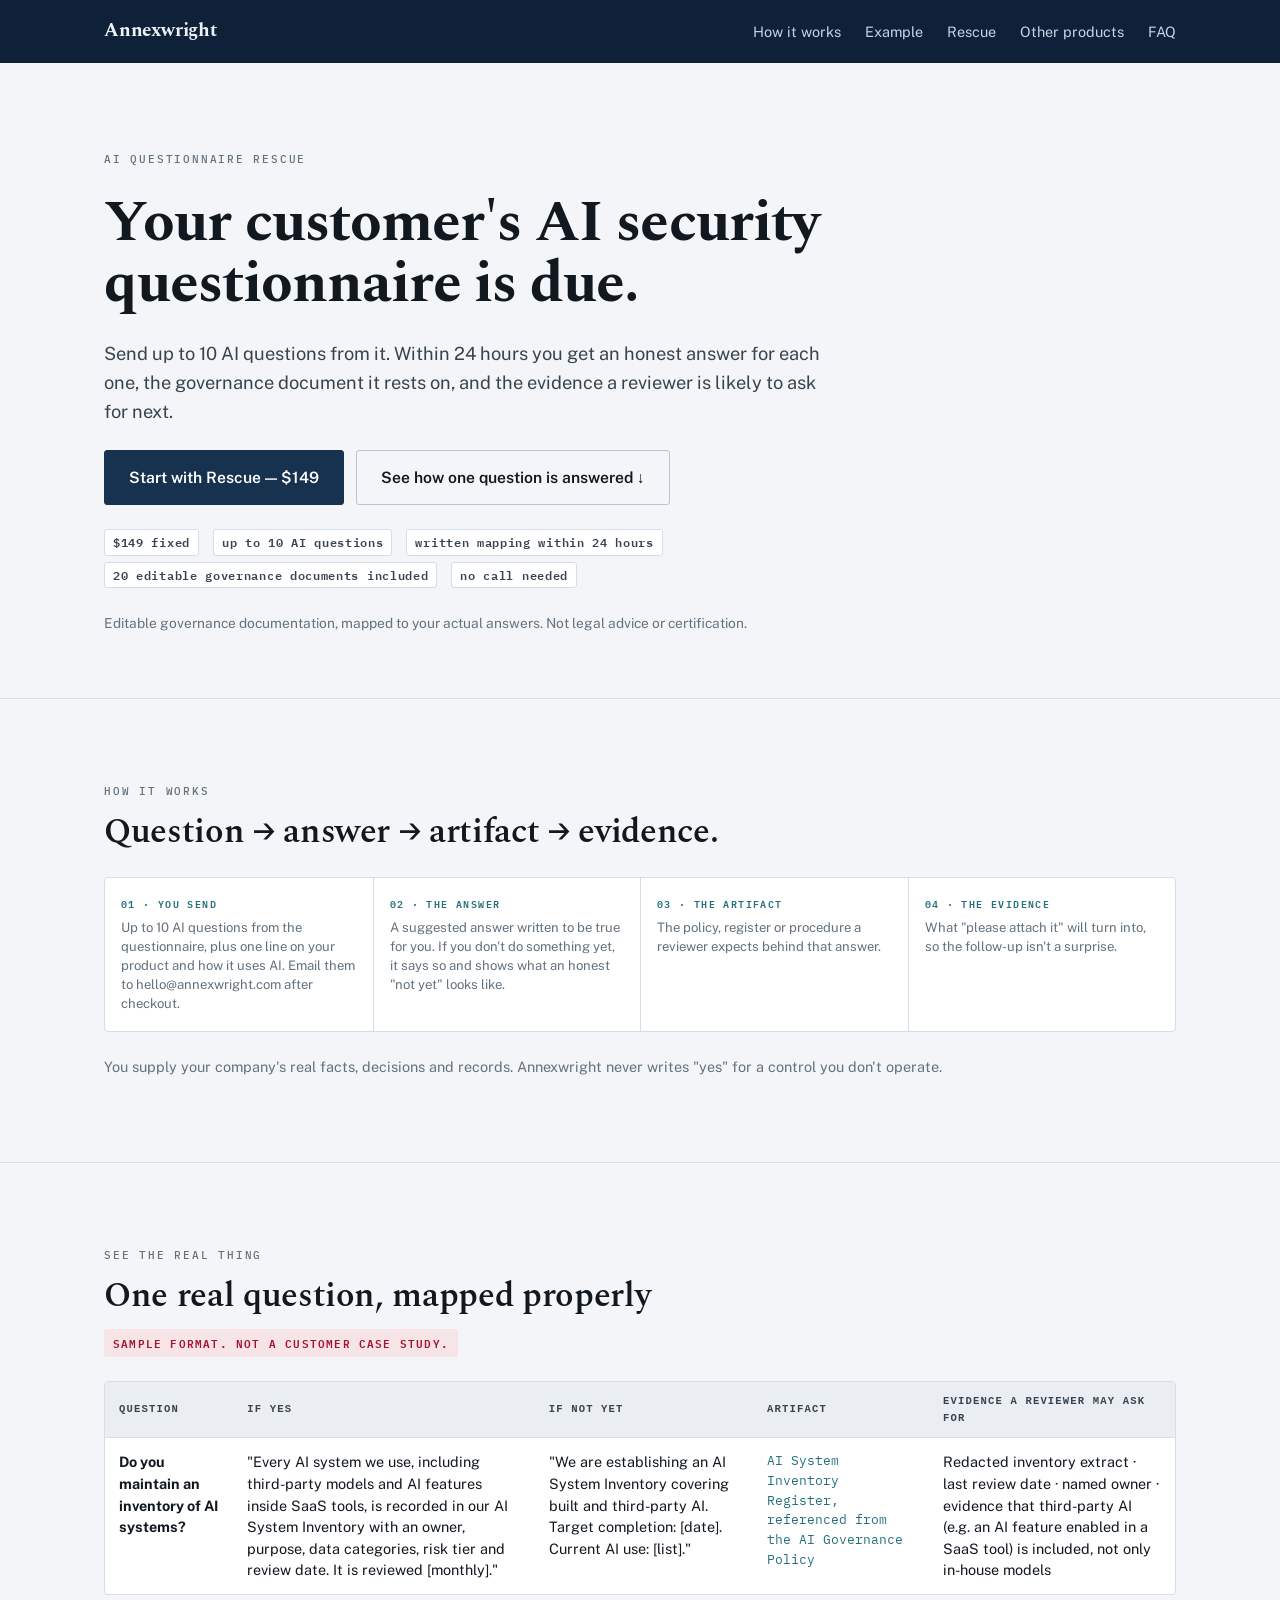
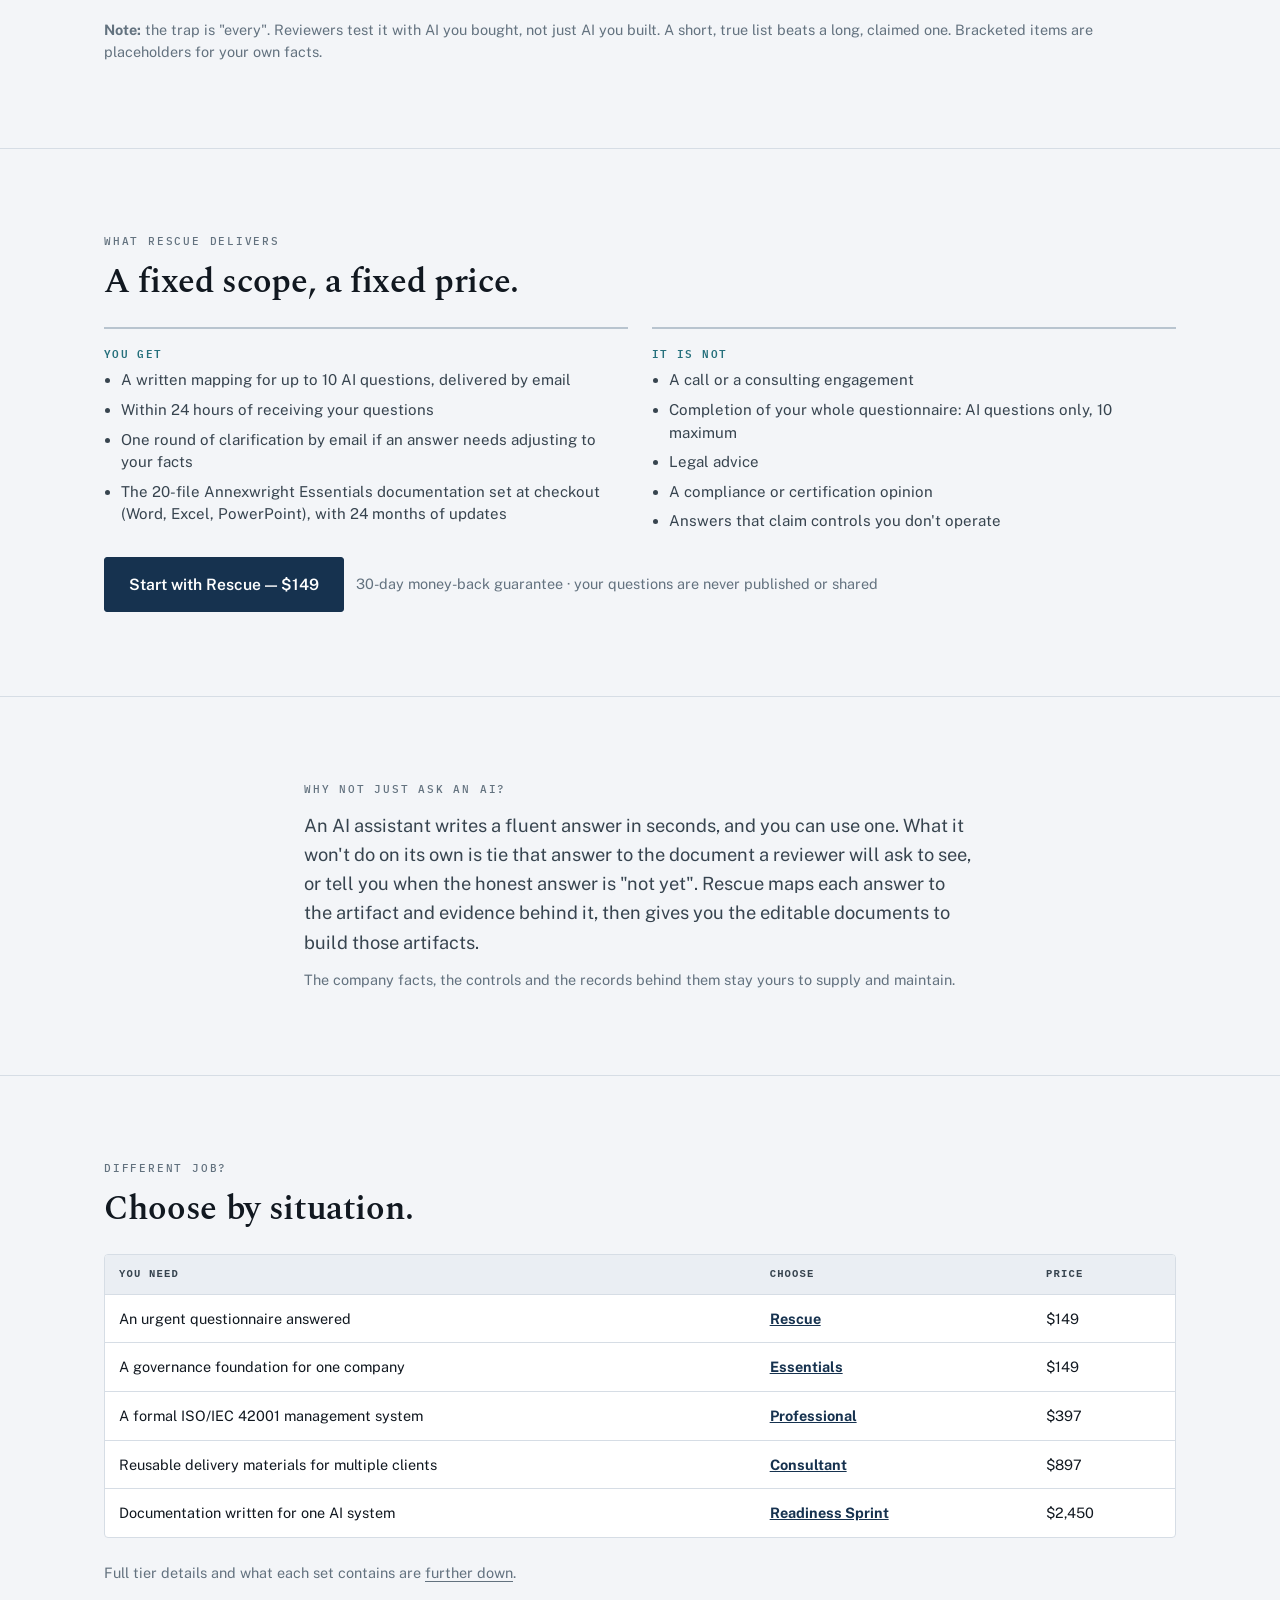
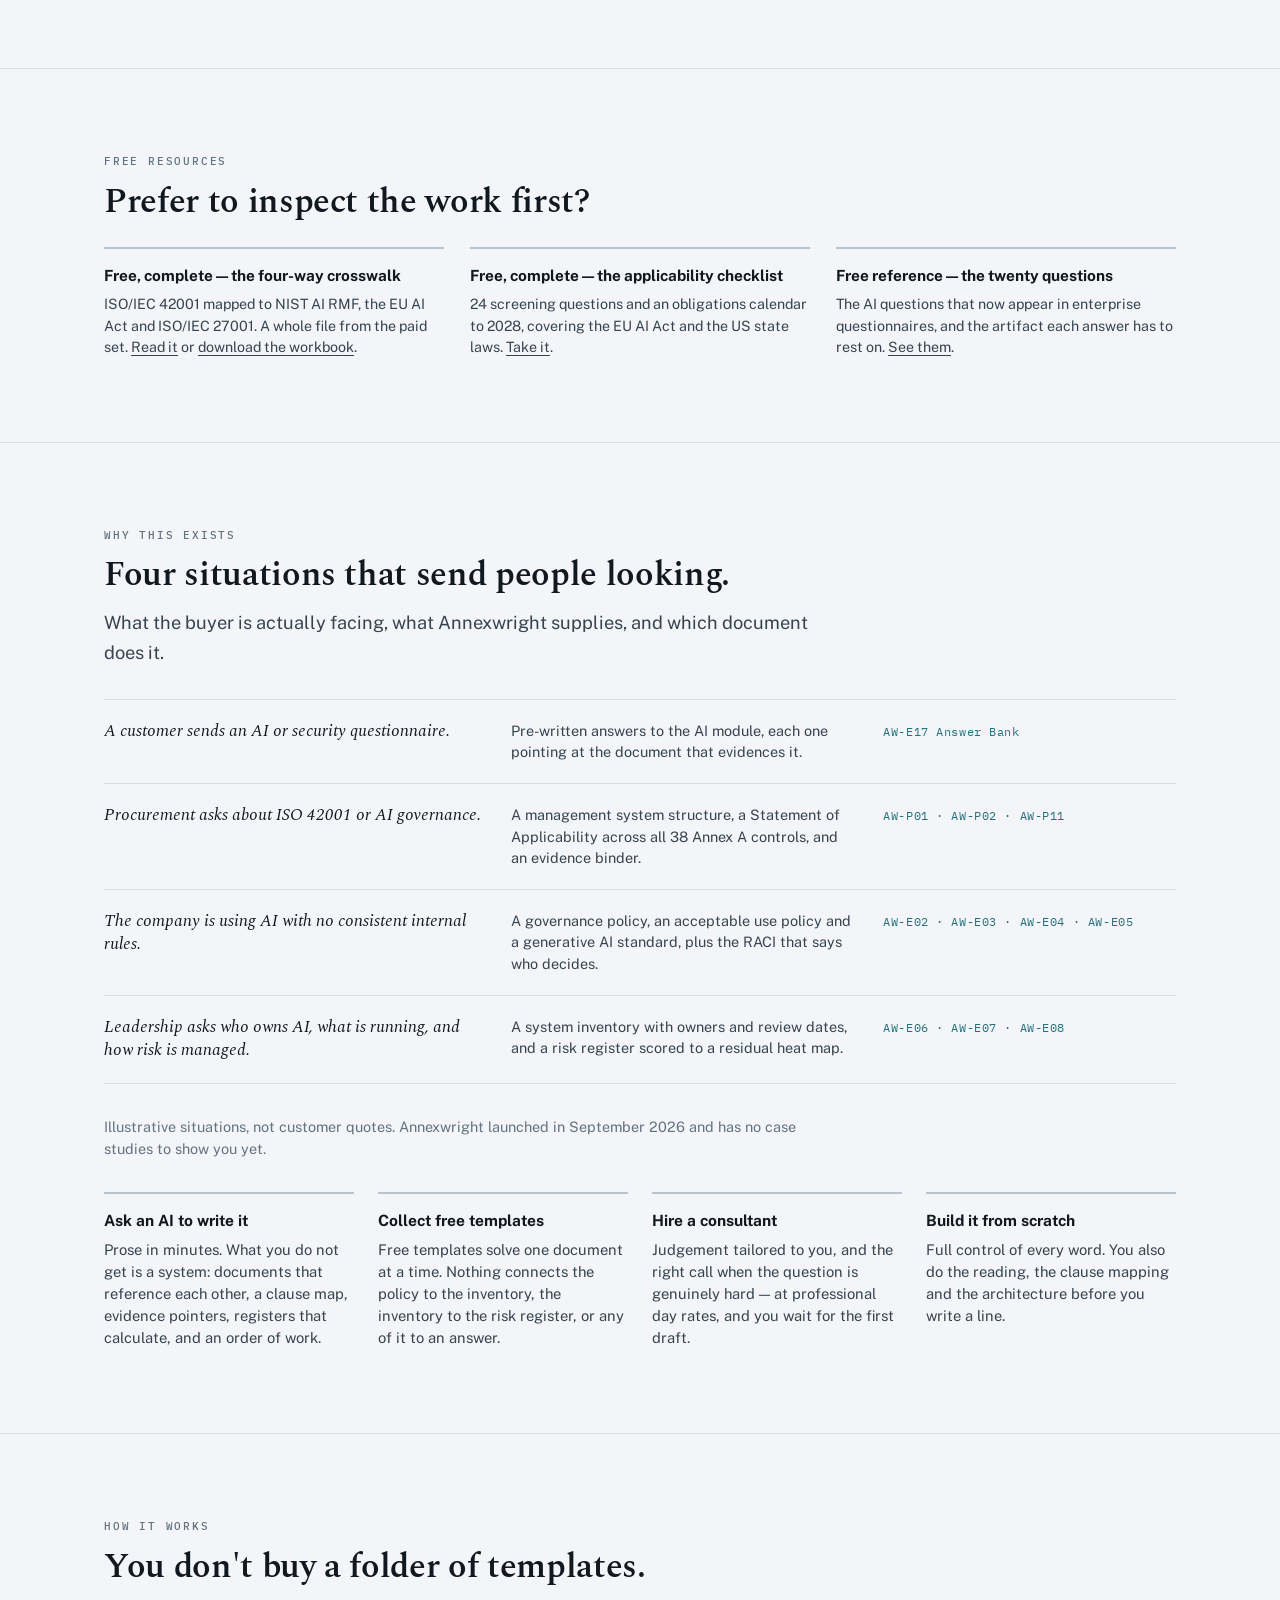
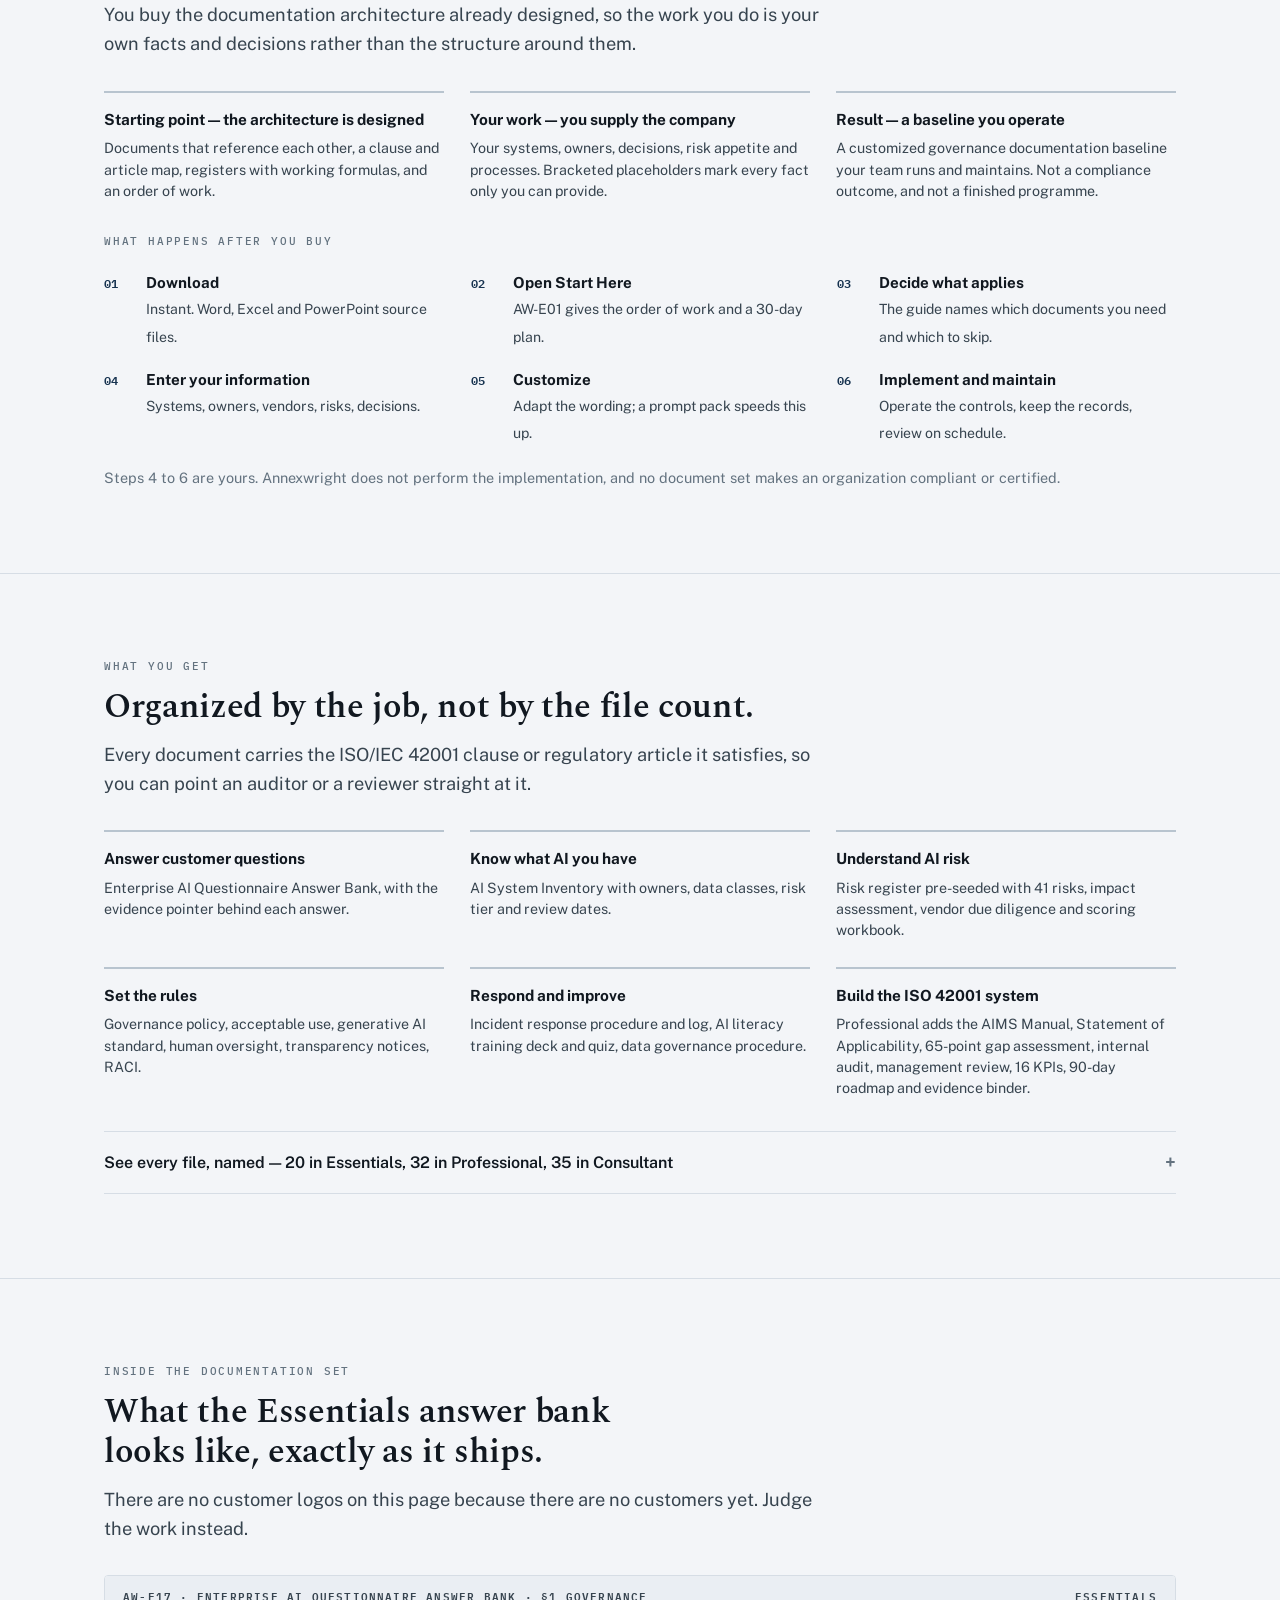
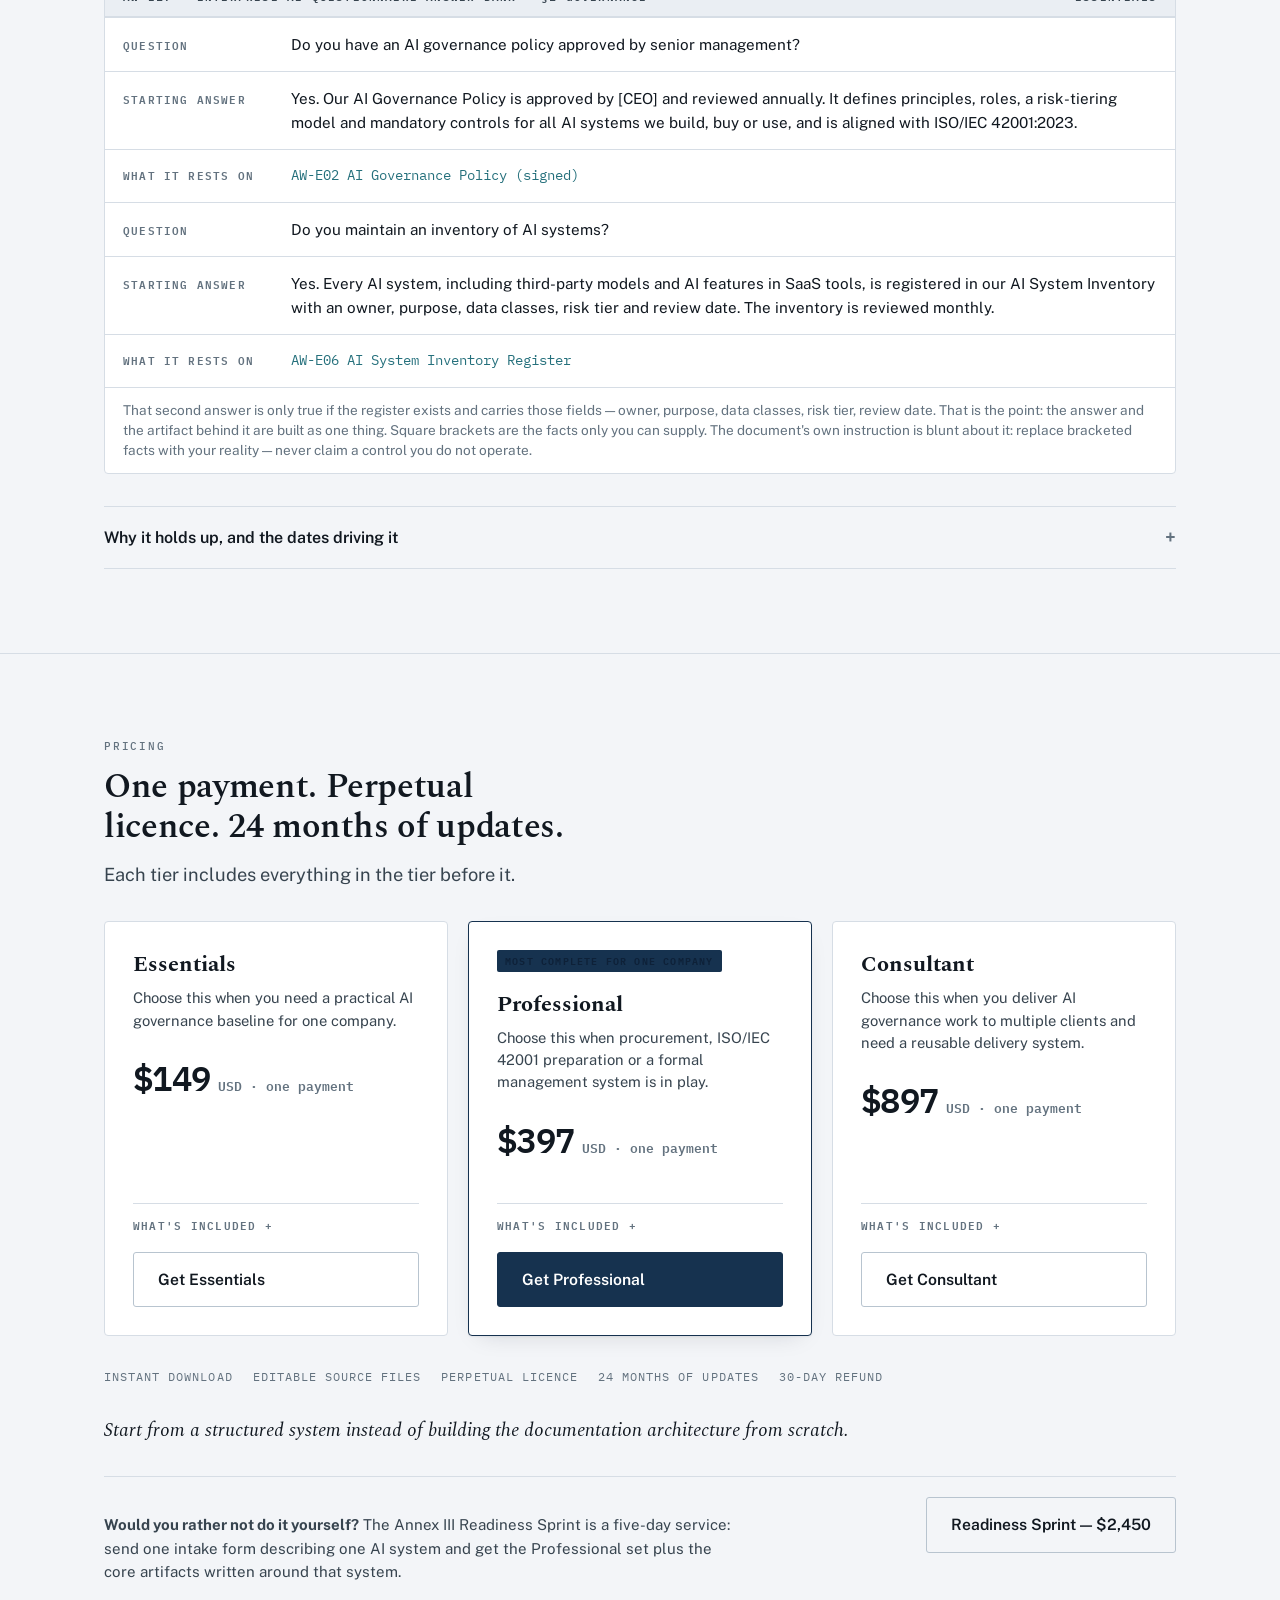
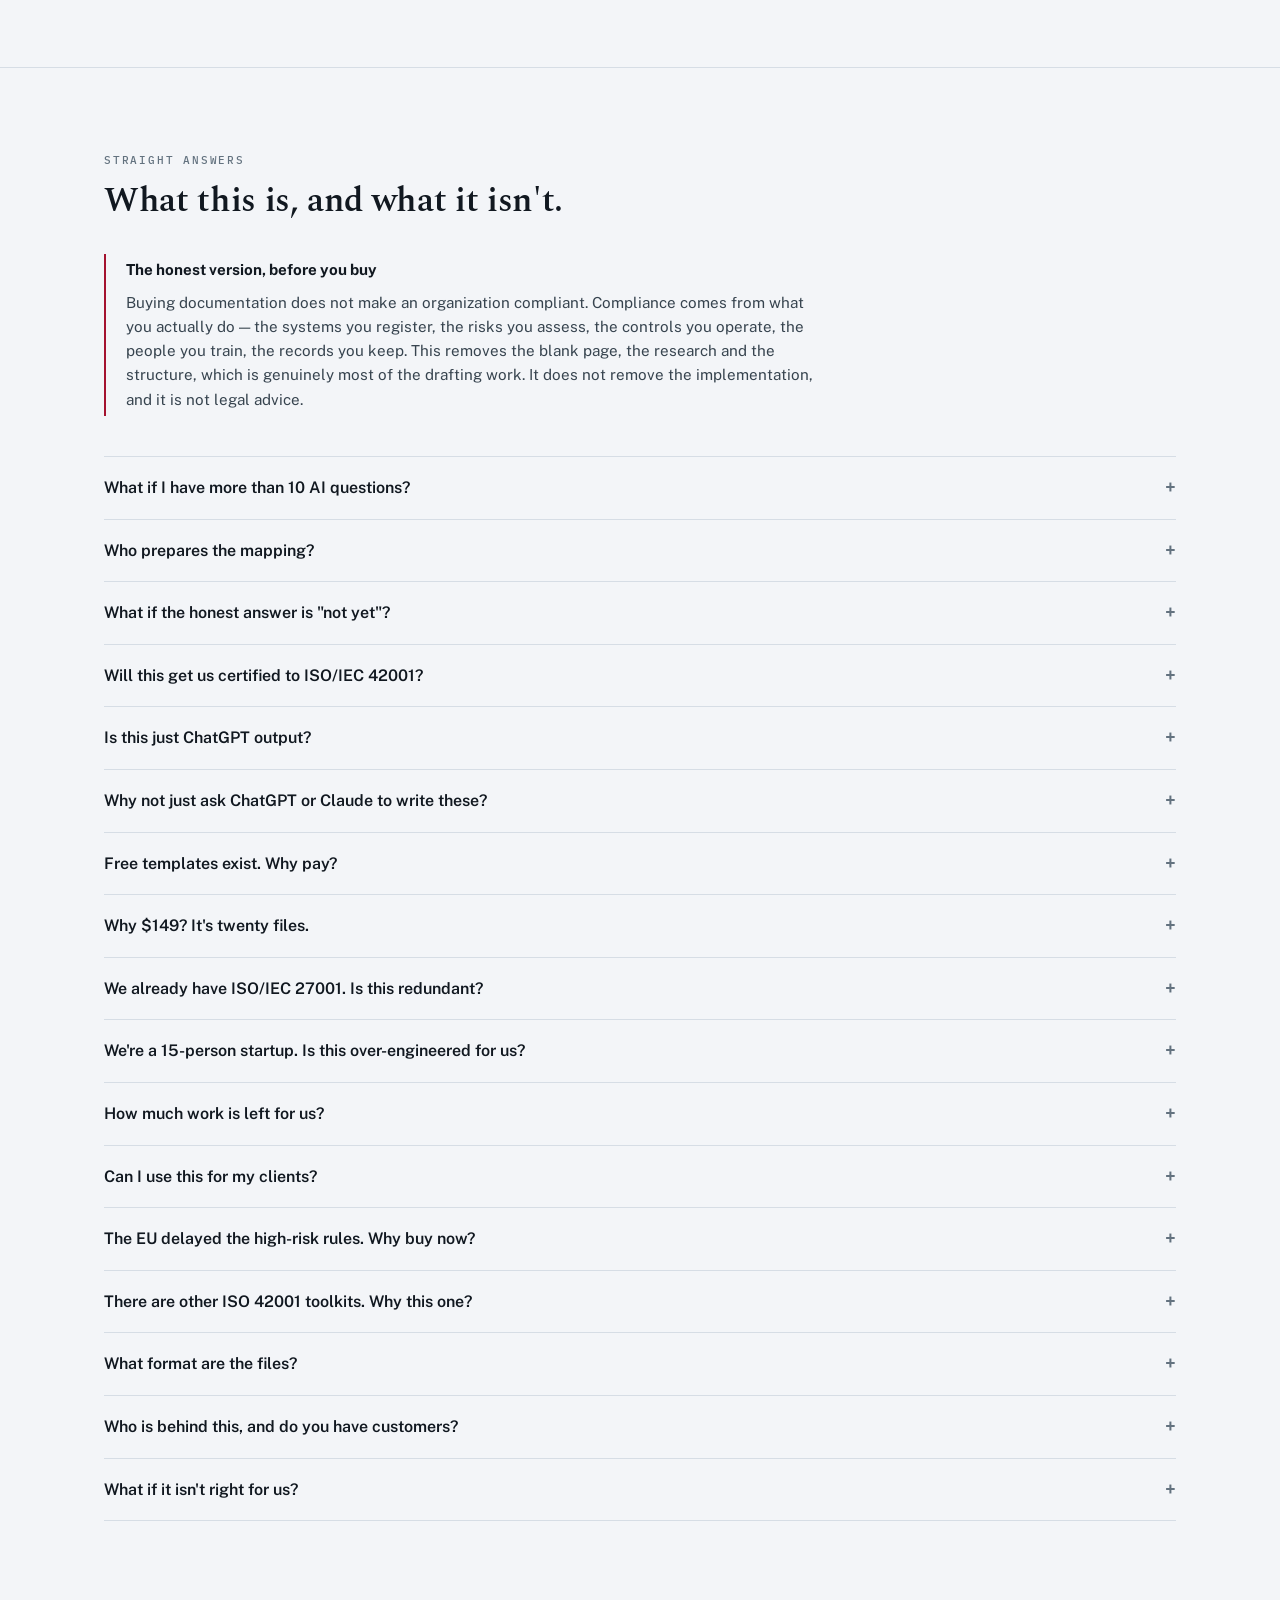
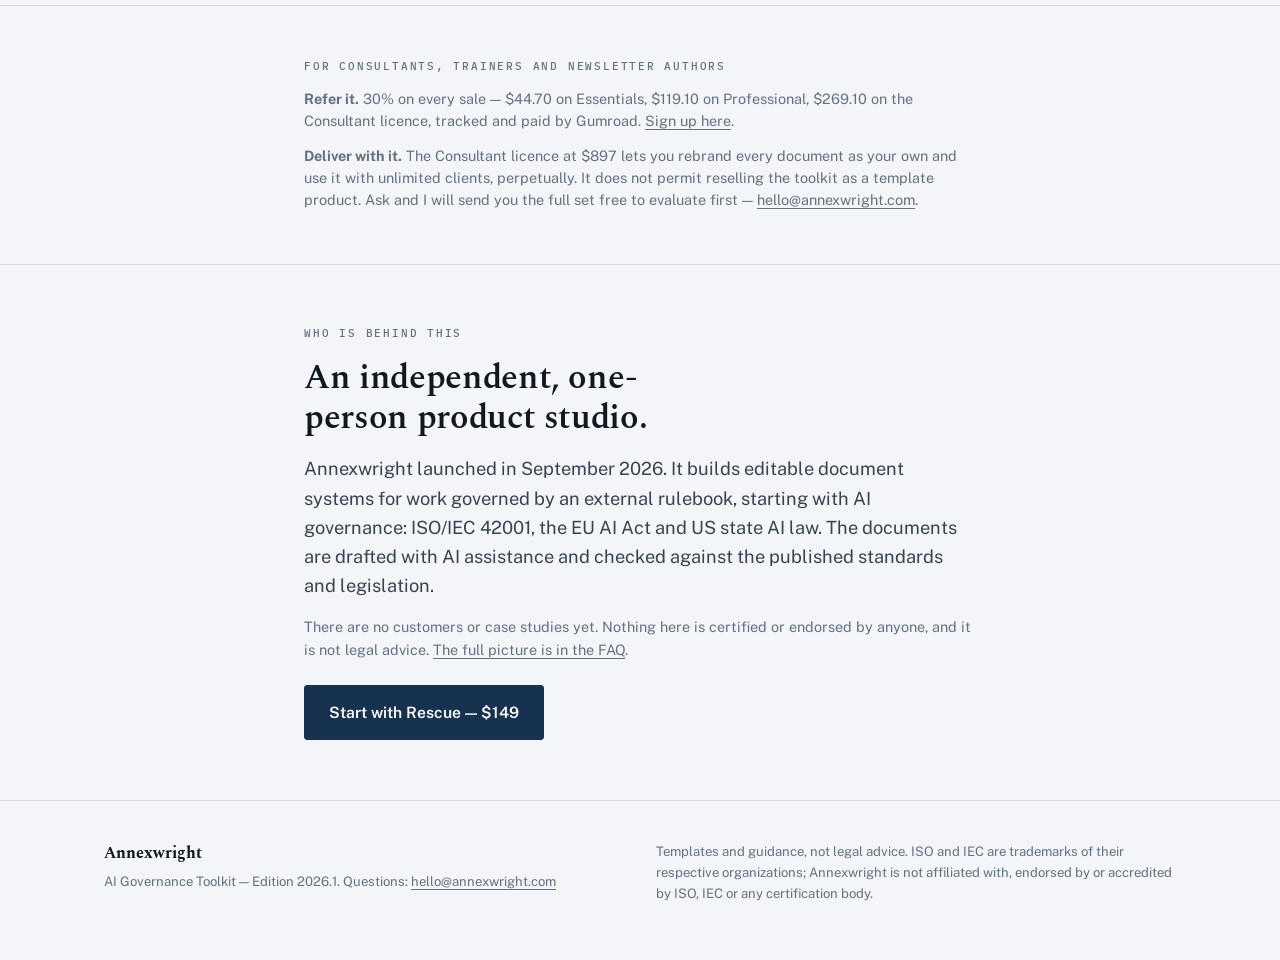
==== commit 32715880: "Homepage: Rescue as primary offer" ====
--- a/index.html
+++ b/index.html
@@ -5,14 +5,25 @@
 
 <meta charset="utf-8">
 <meta name="viewport" content="width=device-width, initial-scale=1">
-<title>Annexwright — the documentation behind your AI governance answers</title>
+<title>Annexwright — AI Questionnaire Rescue in 24 Hours</title>
 <link rel="canonical" href="https://annexwright.com/">
 <meta name="robots" content="index,follow">
-<meta name="description" content="When a customer asks how you govern AI, have the documentation behind the answer. Editable policies, registers, assessments and evidence structure — ISO/IEC 42001 and EU AI Act. Free complete document; sets from $149.">
-<meta property="og:title" content="Annexwright — have the system behind the answer">
-<meta property="og:description" content="Your customer asked how you govern AI. Annexwright gives you the editable policies, registers, assessments and documentation structure behind the answer. Free complete document, no email required.">
+<meta name="description" content="Your customer&#x27;s AI security questionnaire is due. Get an honest answer for up to 10 AI questions, the governance artifact behind each answer, and the evidence a reviewer may ask for within 24 hours. $149.">
+<meta property="og:title" content="Annexwright — AI Questionnaire Rescue in 24 Hours">
+<meta property="og:description" content="Answer the AI section of your customer&#x27;s security questionnaire with an honest answer, the governance artifact behind it, and the evidence a reviewer may ask for. Up to 10 questions, 24 hours, $149.">
 <meta property="og:type" content="website">
 <meta property="og:url" content="https://annexwright.com/">
+<meta property="og:site_name" content="Annexwright">
+<meta property="og:image" content="https://annexwright.com/og-image.png">
+<meta property="og:image:width" content="1200">
+<meta property="og:image:height" content="630">
+<meta property="og:image:alt" content="Annexwright — the editable policies, registers, assessments and documentation structure behind your AI governance answers.">
+<meta name="twitter:card" content="summary_large_image">
+<meta name="twitter:title" content="Annexwright — AI Questionnaire Rescue in 24 Hours">
+<meta name="twitter:description" content="Answer the AI section of your customer&#x27;s security questionnaire with an honest answer, the governance artifact behind it, and the evidence a reviewer may ask for. Up to 10 questions, 24 hours, $149.">
+<meta name="twitter:image" content="https://annexwright.com/og-image.png">
+<link rel="icon" href="/favicon.svg" type="image/svg+xml">
+<link rel="apple-touch-icon" href="/apple-touch-icon.png">
 <link rel="preconnect" href="https://fonts.googleapis.com">
 <link rel="preconnect" href="https://fonts.gstatic.com" crossorigin>
 <link rel="stylesheet" href="https://fonts.googleapis.com/css2?family=Spectral:ital,wght@0,400;0,600;0,700;1,400&family=Public+Sans:wght@400;500;600;700&family=IBM+Plex+Mono:wght@400;500;600&display=swap">
@@ -264,7 +275,25 @@
   .srow .val{font-size:.95rem; color:var(--ink); line-height:1.55}
   .srow .val.ev{font-family:var(--mono); font-size:.86rem; color:var(--teal)}
   .sample-foot{padding:12px 18px; border-top:1px solid var(--line); font-size:.85rem; color:var(--muted); line-height:1.5}
+
+  /* --- preview additions --- */
+  .flow.f4{grid-template-columns:repeat(4,1fr)}
+  @media (max-width:880px){.flow.f4{grid-template-columns:1fr}}
+  .facts{display:flex; flex-wrap:wrap; gap:6px 14px; font-family:var(--mono); font-size:.72rem; letter-spacing:.06em; color:var(--ink-2); font-weight:600}
+  .facts span{padding:3px 8px; border:1px solid var(--line); border-radius:3px; background:var(--surface)}
+  .trust{font-size:.86rem; color:var(--muted)}
+  .xtable-wrap{overflow-x:auto; border:1px solid var(--line); border-radius:4px; background:var(--surface)}
+  .xtable{width:100%; border-collapse:collapse; font-size:.9rem; min-width:760px}
+  .xtable th{text-align:left; font-family:var(--mono); font-size:.66rem; letter-spacing:.11em; text-transform:uppercase; color:var(--ink-2); background:var(--surface-2); padding:11px 14px; border-bottom:1px solid var(--line)}
+  .xtable td{padding:13px 14px; border-top:1px solid var(--line); vertical-align:top; line-height:1.5; color:var(--ink)}
+  .xtable td.q{font-weight:700}
+  .xtable td.ev{font-family:var(--mono); font-size:.82rem; color:var(--teal)}
+  .xtable a{color:var(--navy); font-weight:700}
+  .samplelabel{display:inline-block; font-family:var(--mono); font-size:.68rem; letter-spacing:.11em; text-transform:uppercase; color:var(--crimson); background:var(--crimson-soft); padding:5px 9px; border-radius:3px; font-weight:600}
+  @media (max-width:720px){.xtable{min-width:0}.xtable thead{display:none}.xtable tr,.xtable td{display:block}.xtable td{border-top:none;padding:6px 14px}.xtable tr{border-top:1px solid var(--line);padding:8px 0}.xtable tr:first-child{border-top:none}.xtable td[data-l]::before{content:attr(data-l);display:block;font-family:var(--mono);font-size:.62rem;letter-spacing:.11em;text-transform:uppercase;color:var(--muted);margin-bottom:2px}}
+  .getnot ul{margin:0; padding-left:1.1em; display:flex; flex-direction:column; gap:7px; font-size:.94rem; color:var(--ink-2); line-height:1.5}
 </style>
+<script type="application/ld+json">{"@context":"https://schema.org","@graph":[{"@type":"Organization","@id":"https://annexwright.com/#org","name":"Annexwright","url":"https://annexwright.com/","logo":"https://annexwright.com/apple-touch-icon.png","email":"hello@annexwright.com","description":"Independent product studio publishing editable ISO/IEC 42001 and EU AI Act governance documentation systems."},{"@type":"WebSite","@id":"https://annexwright.com/#website","url":"https://annexwright.com/","name":"Annexwright","publisher":{"@id":"https://annexwright.com/#org"},"inLanguage":"en","description":"Editable ISO/IEC 42001 and EU AI Act governance documentation systems."}]}</script>
 </head>
 <body>
 
@@ -273,47 +302,148 @@
     <a class="brand" href="/">Annexwright</a>
     <nav>
       <a href="#how">How it works</a>
-      <a href="#proof">Proof</a>
-      <a href="#pricing">Pricing</a>
+      <a href="#example">Example</a>
+      <a href="#rescue">Rescue</a>
+      <a href="#choose">Other products</a>
       <a href="#faq">FAQ</a>
     </nav>
   </div>
 </header>
 
-<!-- ===== HERO + THE MECHANISM ===== -->
+<!-- ===== HERO — RESCUE ===== -->
 <section class="hero">
   <div class="wrap">
-   <div class="stack g24">
     <div class="stack g24 narrow">
-      <p class="eyebrow">Annexwright</p>
-      <h1>Your customer asked: <em>how do you govern AI?</em></h1>
-      <p class="lede">Annexwright gives you the editable policies, registers, assessments and documentation structure behind the answer — so your team starts from a working system instead of a blank page.</p>
-      <p class="small">For enterprise questionnaires, procurement requests, internal AI governance, and ISO/IEC 42001 preparation.</p>
+      <p class="eyebrow">AI Questionnaire Rescue</p>
+      <h1>Your customer's AI security questionnaire is due.</h1>
+      <p class="lede">Send up to 10 AI questions from it. Within 24 hours you get an honest answer for each one, the governance document it rests on, and the evidence a reviewer is likely to ask for next.</p>
       <div class="cta-row">
-        <a class="btn btn-primary" href="#proof">See the actual answer bank</a>
-        <a class="btn btn-ghost" href="https://annexwright.gumroad.com/l/checklist">Start free</a>
-      </div>
-    </div>
-
-    <div class="before">
-      <span class="lbl">Today</span>
-      <span class="txt">&ldquo;We use AI responsibly.&rdquo; &mdash; and then: no inventory, no named owner, no risk record, nothing to attach when the reviewer says <em>please send it over</em>.</span>
-    </div>
-
-    <div class="flow">
-      <div class="fs"><span class="n">01 · They ask</span><span class="t">The enterprise question</span><span class="d">"Do you have an AI governance policy approved by senior management?"</span></div>
-      <div class="fs"><span class="n">02 · You answer</span><span class="t">The answer bank</span><span class="d">A pre-written, factual answer you edit to match your reality.</span></div>
-      <div class="fs"><span class="n">03 · It rests on</span><span class="t">The governance artifact</span><span class="d">Policy, inventory, risk register, impact assessment, oversight procedure.</span></div>
-      <div class="fs"><span class="n">04 · Backed by</span><span class="t">Records and evidence</span><span class="d">The structure that holds the decisions, reviews and logs you produce.</span></div>
-      <div class="fs"><span class="n">05 · Result</span><span class="t">An answer you can support</span><span class="d">When the reviewer says "please attach it", something exists.</span></div>
-    </div>
-    <p class="small">The questionnaire is not the real problem. The questionnaire reveals whether there is a governance system behind the answer.</p>
-   </div>
+        <a class="btn btn-primary" href="https://annexwright.gumroad.com/l/rescue">Start with Rescue — $149</a>
+        <a class="btn btn-ghost" href="#example">See how one question is answered ↓</a>
+      </div>
+      <p class="facts"><span>$149 fixed</span><span>up to 10 AI questions</span><span>written mapping within 24 hours</span><span>20 editable governance documents included</span><span>no call needed</span></p>
+      <p class="trust">Editable governance documentation, mapped to your actual answers. Not legal advice or certification.</p>
+    </div>
+  </div>
+</section>
+
+<!-- ===== HOW RESCUE WORKS ===== -->
+<section id="how">
+  <div class="wrap stack g24">
+    <div class="stack g12 narrow">
+      <p class="eyebrow">How it works</p>
+      <h2>Question → answer → artifact → evidence.</h2>
+    </div>
+    <div class="flow f4">
+      <div class="fs"><span class="n">01 · You send</span><span class="d">Up to 10 AI questions from the questionnaire, plus one line on your product and how it uses AI. Email them to hello@annexwright.com after checkout.</span></div>
+      <div class="fs"><span class="n">02 · The answer</span><span class="d">A suggested answer written to be true for you. If you don't do something yet, it says so and shows what an honest "not yet" looks like.</span></div>
+      <div class="fs"><span class="n">03 · The artifact</span><span class="d">The policy, register or procedure a reviewer expects behind that answer.</span></div>
+      <div class="fs"><span class="n">04 · The evidence</span><span class="d">What "please attach it" will turn into, so the follow-up isn't a surprise.</span></div>
+    </div>
+    <p class="small">You supply your company's real facts, decisions and records. Annexwright never writes "yes" for a control you don't operate.</p>
+  </div>
+</section>
+
+<!-- ===== REAL EXAMPLE ===== -->
+<section id="example">
+  <div class="wrap stack g24">
+    <div class="stack g12 narrow">
+      <p class="eyebrow">See the real thing</p>
+      <h2>One real question, mapped properly</h2>
+      <p><span class="samplelabel">Sample format. Not a customer case study.</span></p>
+    </div>
+    <div class="xtable-wrap">
+      <table class="xtable">
+        <thead><tr><th>Question</th><th>If yes</th><th>If not yet</th><th>Artifact</th><th>Evidence a reviewer may ask for</th></tr></thead>
+        <tbody><tr><td class="q" data-l="Question">Do you maintain an inventory of AI systems?</td><td data-l="If yes">"Every AI system we use, including third-party models and AI features inside SaaS tools, is recorded in our AI System Inventory with an owner, purpose, data categories, risk tier and review date. It is reviewed [monthly]."</td><td data-l="If not yet">"We are establishing an AI System Inventory covering built and third-party AI. Target completion: [date]. Current AI use: [list]."</td><td class="ev" data-l="Artifact">AI System Inventory Register, referenced from the AI Governance Policy</td><td data-l="Evidence a reviewer may ask for">Redacted inventory extract · last review date · named owner · evidence that third-party AI (e.g. an AI feature enabled in a SaaS tool) is included, not only in-house models</td></tr></tbody>
+      </table>
+    </div>
+    <p class="small"><strong>Note:</strong> the trap is "every". Reviewers test it with AI you bought, not just AI you built. A short, true list beats a long, claimed one. Bracketed items are placeholders for your own facts.</p>
+  </div>
+</section>
+
+<!-- ===== WHAT RESCUE DELIVERS ===== -->
+<section id="rescue">
+  <div class="wrap stack g24">
+    <div class="stack g12 narrow">
+      <p class="eyebrow">What Rescue delivers</p>
+      <h2>A fixed scope, a fixed price.</h2>
+    </div>
+    <div class="cols cols-2">
+      <div class="card getnot"><span class="tag">You get</span>
+        <ul>
+          <li>A written mapping for up to 10 AI questions, delivered by email</li>
+          <li>Within 24 hours of receiving your questions</li>
+          <li>One round of clarification by email if an answer needs adjusting to your facts</li>
+          <li>The 20-file Annexwright Essentials documentation set at checkout (Word, Excel, PowerPoint), with 24 months of updates</li>
+        </ul>
+      </div>
+      <div class="card getnot"><span class="tag">It is not</span>
+        <ul>
+          <li>A call or a consulting engagement</li>
+          <li>Completion of your whole questionnaire: AI questions only, 10 maximum</li>
+          <li>Legal advice</li>
+          <li>A compliance or certification opinion</li>
+          <li>Answers that claim controls you don't operate</li>
+        </ul>
+      </div>
+    </div>
+    <div class="cta-row">
+      <a class="btn btn-primary" href="https://annexwright.gumroad.com/l/rescue">Start with Rescue — $149</a>
+      <span class="small">30-day money-back guarantee · your questions are never published or shared</span>
+    </div>
+  </div>
+</section>
+
+<!-- ===== WHY NOT JUST ASK AN AI ===== -->
+<section id="why-ai">
+  <div class="wrap stack g12 narrow">
+    <p class="eyebrow">Why not just ask an AI?</p>
+    <p class="lede">An AI assistant writes a fluent answer in seconds, and you can use one. What it won't do on its own is tie that answer to the document a reviewer will ask to see, or tell you when the honest answer is "not yet". Rescue maps each answer to the artifact and evidence behind it, then gives you the editable documents to build those artifacts.</p>
+    <p class="small">The company facts, the controls and the records behind them stay yours to supply and maintain.</p>
+  </div>
+</section>
+
+<!-- ===== CHOOSE BY SITUATION ===== -->
+<section id="choose">
+  <div class="wrap stack g24">
+    <div class="stack g12 narrow">
+      <p class="eyebrow">Different job?</p>
+      <h2>Choose by situation.</h2>
+    </div>
+    <div class="xtable-wrap">
+      <table class="xtable">
+        <thead><tr><th>You need</th><th>Choose</th><th>Price</th></tr></thead>
+        <tbody>
+          <tr><td data-l="You need">An urgent questionnaire answered</td><td data-l="Choose"><a href="https://annexwright.gumroad.com/l/rescue">Rescue</a></td><td data-l="Price">$149</td></tr>
+          <tr><td data-l="You need">A governance foundation for one company</td><td data-l="Choose"><a href="/essentials/">Essentials</a></td><td data-l="Price">$149</td></tr>
+          <tr><td data-l="You need">A formal ISO/IEC 42001 management system</td><td data-l="Choose"><a href="/professional/">Professional</a></td><td data-l="Price">$397</td></tr>
+          <tr><td data-l="You need">Reusable delivery materials for multiple clients</td><td data-l="Choose"><a href="/consultant/">Consultant</a></td><td data-l="Price">$897</td></tr>
+          <tr><td data-l="You need">Documentation written for one AI system</td><td data-l="Choose"><a href="https://annexwright.gumroad.com/l/vmgebv">Readiness Sprint</a></td><td data-l="Price">$2,450</td></tr>
+        </tbody>
+      </table>
+    </div>
+    <p class="small">Full tier details and what each set contains are <a class="ilink" href="#pricing">further down</a>.</p>
+  </div>
+</section>
+
+<!-- ===== FREE RESOURCES ===== -->
+<section id="free">
+  <div class="wrap stack g24">
+    <div class="stack g12 narrow">
+      <p class="eyebrow">Free resources</p>
+      <h2>Prefer to inspect the work first?</h2>
+    </div>
+    <div class="outs">
+      <div class="out"><b>Free, complete — the four-way crosswalk</b><span>ISO/IEC 42001 mapped to NIST AI RMF, the EU AI Act and ISO/IEC 27001. A whole file from the paid set. <a class="ilink" href="/iso-42001-crosswalk/">Read it</a> or <a class="ilink" href="https://annexwright.com/iso-42001-crosswalk/Four-Way-Framework-Crosswalk.xlsx">download the workbook</a>.</span></div>
+      <div class="out"><b>Free, complete — the applicability checklist</b><span>24 screening questions and an obligations calendar to 2028, covering the EU AI Act and the US state laws. <a class="ilink" href="https://annexwright.gumroad.com/l/checklist">Take it</a>.</span></div>
+      <div class="out"><b>Free reference — the twenty questions</b><span>The AI questions that now appear in enterprise questionnaires, and the artifact each answer has to rest on. <a class="ilink" href="/ai-security-questionnaire/">See them</a>.</span></div>
+    </div>
   </div>
 </section>
 
 <!-- ===== WHY THIS EXISTS — BUYING TRIGGERS ===== -->
-<section id="why">
+<section id="situations">
   <div class="wrap stack g32">
     <div class="stack g12 narrow">
       <p class="eyebrow">Why this exists</p>
@@ -354,8 +484,8 @@
   </div>
 </section>
 
-<!-- ===== HOW IT WORKS ===== -->
-<section id="how">
+<!-- ===== THE DOCUMENTATION SYSTEM ===== -->
+<section id="system">
   <div class="wrap stack g32">
     <div class="stack g12 narrow">
       <p class="eyebrow">How it works</p>
@@ -466,8 +596,8 @@
 <section id="proof">
   <div class="wrap stack g32">
     <div class="stack g12 narrow">
-      <p class="eyebrow">See the real thing</p>
-      <h2>One row from the answer bank, exactly as it ships.</h2>
+      <p class="eyebrow">Inside the documentation set</p>
+      <h2>What the Essentials answer bank looks like, exactly as it ships.</h2>
       <p class="lede">There are no customer logos on this page because there are no customers yet. Judge the work instead.</p>
     </div>
 
@@ -482,20 +612,6 @@
       <div class="sample-foot">That second answer is only true if the register exists and carries those fields — owner, purpose, data classes, risk tier, review date. That is the point: the answer and the artifact behind it are built as one thing. Square brackets are the facts only you can supply. The document's own instruction is blunt about it: replace bracketed facts with your reality — never claim a control you do not operate.</div>
     </div>
 
-    <div class="outs">
-      <div class="out">
-        <b>Free, complete — the four-way crosswalk</b>
-        <span>ISO/IEC 42001 mapped to NIST AI RMF, the EU AI Act and ISO/IEC 27001. A whole file from the paid set. <a class="ilink" href="/iso-42001-crosswalk/">Read it</a> or <a class="ilink" href="https://annexwright.com/iso-42001-crosswalk/AW-P09-Four-Way-Framework-Crosswalk.xlsx">download the workbook</a>.</span>
-      </div>
-      <div class="out">
-        <b>Free, complete — the applicability checklist</b>
-        <span>24 screening questions and an obligations calendar to 2028, covering the EU AI Act and the US state laws. <a class="ilink" href="https://annexwright.gumroad.com/l/checklist">Take it</a>.</span>
-      </div>
-      <div class="out">
-        <b>Free reference — the twenty questions</b>
-        <span>The AI questions that now appear in enterprise questionnaires, and the artifact each answer has to rest on. <a class="ilink" href="/ai-security-questionnaire/">See them</a>.</span>
-      </div>
-    </div>
 
     <details class="disclose">
       <summary>Why it holds up, and the dates driving it</summary>
@@ -504,13 +620,13 @@
           <div class="out"><b>Every document names its clause</b><span>The Statement of Applicability lists all 38 Annex A controls with a justification column — the document an auditor reads line by line.</span></div>
           <div class="out"><b>Formulas, dashboards, validation</b><span>The risk register scores 41 risks into a 5×5 residual heat map. The gap assessment scores 65 requirements and returns a readiness percentage.</span></div>
           <div class="out"><b>Edition 2026.1 — built September 2026</b><span>Written after Regulation (EU) 2026/1744 moved the EU deadlines on 27 July 2026, each regulatory position checked against the primary text.</span></div>
-          <div class="out"><b>The US state laws, not just the AI Act</b><span>Illinois HB 3773 and Texas TRAIGA are in force; Colorado and California's ADMT rules land in January 2027.</span></div>
+          <div class="out"><b>The US state laws, not just the AI Act</b><span>Illinois HB 3773 and Texas TRAIGA took effect on 1 January 2026. Colorado SB 26-189 applies to consequential decisions made on or after 1 January 2027, and California's ADMT compliance deadline is the same date.</span></div>
         </div>
         <p class="eyebrow" style="margin-bottom:12px">The dates driving this — as at 7 September 2026</p>
         <div class="dates">
           <div class="past"><span class="d">2 Aug 2026</span><span class="w"><b>Article 50 transparency</b> applies to generative and interactive AI.</span></div>
-          <div><span class="d">2 Dec 2026</span><span class="w"><b>Machine-readable marking</b> grace period ends for systems already on the market.</span></div>
-          <div><span class="d">1 Jan 2027</span><span class="w"><b>Colorado SB 26-189</b>, <b>California ADMT</b> phase-in, New York's RAISE Act.</span></div>
+          <div><span class="d">2 Dec 2026</span><span class="w"><b>Article 50(2) marking</b> grace period ends for systems placed on the market before 2 August 2026.</span></div>
+          <div><span class="d">1 Jan 2027</span><span class="w"><b>Colorado SB 26-189</b> applies to consequential decisions from this date; <b>California ADMT</b> compliance deadline; New York's RAISE Act applies.</span></div>
           <div><span class="d">2 Dec 2027</span><span class="w"><b>EU high-risk obligations</b> for Annex III — deferred, not cancelled.</span></div>
           <div><span class="d">2 Aug 2028</span><span class="w"><b>Annex I</b> product-embedded AI obligations.</span></div>
           <div><span class="d">Live now</span><span class="w"><b>Article 4 AI literacy</b>, and the enterprise questionnaires already landing in your inbox.</span></div>
@@ -532,7 +648,7 @@
     <div class="tiers">
       <div class="tier">
         <div class="tier-top">
-          <h3>Essentials</h3>
+          <h3><a href="/essentials/" style="text-decoration:none">Essentials</a></h3>
           <p class="who">Choose this when you need a practical AI governance baseline for one company.</p>
         </div>
         <div class="price"><span class="amt">$149</span><span class="cur">USD · one payment</span></div>
@@ -556,7 +672,7 @@
       <div class="tier featured">
         <span class="badge">Most complete for one company</span>
         <div class="tier-top">
-          <h3>Professional</h3>
+          <h3><a href="/professional/" style="text-decoration:none">Professional</a></h3>
           <p class="who">Choose this when procurement, ISO/IEC 42001 preparation or a formal management system is in play.</p>
         </div>
         <div class="price"><span class="amt">$397</span><span class="cur">USD · one payment</span></div>
@@ -580,7 +696,7 @@
 
       <div class="tier">
         <div class="tier-top">
-          <h3>Consultant</h3>
+          <h3><a href="/consultant/" style="text-decoration:none">Consultant</a></h3>
           <p class="who">Choose this when you deliver AI governance work to multiple clients and need a reusable delivery system.</p>
         </div>
         <div class="price"><span class="amt">$897</span><span class="cur">USD · one payment</span></div>
@@ -629,16 +745,28 @@
 
     <div class="stack" style="margin-top:8px">
       <details class="disclose">
+        <summary>What if I have more than 10 AI questions?</summary>
+        <div class="disclose-body">Order Rescue again, or email <a class="ilink" href="mailto:hello@annexwright.com">hello@annexwright.com</a> for a quote.</div>
+      </details>
+      <details class="disclose">
+        <summary>Who prepares the mapping?</summary>
+        <div class="disclose-body">Annexwright's founder prepares it from the questions and facts you send, using AI-assisted drafting. Each answer is mapped to a named artifact in the documentation set, and it never claims a control you don't operate.</div>
+      </details>
+      <details class="disclose">
+        <summary>What if the honest answer is "not yet"?</summary>
+        <div class="disclose-body">Then the mapping says so. It shows what a credible "not yet" answer looks like, which document to put in place and what a reviewer is likely to ask for once it exists.</div>
+      </details>
+      <details class="disclose">
         <summary>Will this get us certified to ISO/IEC 42001?</summary>
-        <div class="disclose-body">It gives you the documentation an auditor expects and the structure to produce the evidence. It cannot give you the records only elapsed time produces — a completed internal audit and a management review. The 90-day roadmap in Professional plans exactly that, and is candid about why first attempts usually fail.</div>
+        <div class="disclose-body">It gives you the documentation an auditor expects and the structure to produce the evidence. It cannot give you the records only elapsed time produces — a completed internal audit and a management review. The <a class="ilink" href="/iso-42001-gap-assessment/">gap assessment</a> and the 90-day roadmap in Professional plan exactly that, and is candid about why first attempts usually fail.</div>
       </details>
       <details class="disclose">
         <summary>Is this just ChatGPT output?</summary>
-        <div class="disclose-body">The file list and the sample above are the test. The Statement of Applicability carries 38 controls with correct identifiers from A.2.2 to A.10.4, each with a purpose, a suggested implementation and an evidence pointer. The risk register holds 41 risks with inherent and residual scoring and a working heat map. Generic AI output does not survive that specificity — which is why the manifest is published rather than hidden behind a form.</div>
+        <div class="disclose-body">The file list and the sample above are the test. The Statement of Applicability carries 38 controls with correct identifiers from A.2.2 to A.10.4, each with a purpose, a suggested implementation and an evidence pointer. The risk register holds 41 risks with inherent and residual scoring and a working heat map. <a class="ilink" href="/ai-governance-evidence/">The chain from answer to artifact to record is set out here.</a> Generic AI output does not survive that specificity — which is why the manifest is published rather than hidden behind a form.</div>
       </details>
       <details class="disclose">
         <summary>Why not just ask ChatGPT or Claude to write these?</summary>
-        <div class="disclose-body">You can, and for a single policy it will produce something readable in minutes. The difference is not human versus AI — these documents were drafted with AI assistance too. The difference is generated text versus a structured system. A governance system needs documents that reference each other, controls mapped to clauses you can cite, answers that point at the artifact behind them, registers that calculate rather than describe, and an order of work that tells you what to do first. A model asked for "an AI governance policy" gives you prose; it does not give you the architecture, and it will invent clause numbers that an auditor checks. What you would be buying here is the design of the system, already done and already checked against the primary texts.</div>
+        <div class="disclose-body">You can, and for a single policy it will produce something readable in minutes. The difference is not human versus AI — these documents were drafted with AI assistance too. The difference is generated text versus a structured system. A governance system needs documents that reference each other, controls mapped to clauses you can cite, answers that point at the artifact behind them, registers that calculate rather than describe, and an order of work that tells you what to do first. A model asked for "an AI governance policy" gives you prose; it does not give you the architecture, and clause references it produces should be checked against the standard before anyone relies on them. What you would be buying here is the design of the system, already done and already checked against the primary texts.</div>
       </details>
       <details class="disclose">
         <summary>Free templates exist. Why pay?</summary>
@@ -650,7 +778,7 @@
       </details>
       <details class="disclose">
         <summary>We already have ISO/IEC 27001. Is this redundant?</summary>
-        <div class="disclose-body">No, and you are the easiest case. Clauses 4–10 are structurally identical, so most of your management system carries over — the free crosswalk shows exactly what transfers. What is genuinely new is AI-specific: impact assessment, data provenance, human oversight, transparency, intended-use control.</div>
+        <div class="disclose-body">No, and you are the easiest case. Clauses 4–10 are structurally identical, so most of your management system carries over — the free crosswalk shows exactly what transfers, and <a class="ilink" href="/iso-42001-vs-iso-27001/">this page sets out the comparison</a>. What is genuinely new is AI-specific: impact assessment, data provenance, human oversight, transparency, intended-use control.</div>
       </details>
       <details class="disclose">
         <summary>We're a 15-person startup. Is this over-engineered for us?</summary>
@@ -701,11 +829,11 @@
 <section id="about-honest">
   <div class="wrap stack g16 narrow">
     <p class="eyebrow">Who is behind this</p>
-    <h2>An independent product studio.</h2>
-    <p class="lede">Annexwright builds editable document systems for work that is governed by an external rulebook. The first covers AI governance: ISO/IEC 42001, the EU AI Act and US state AI law, drafted against the published standards and legislation and checked against primary sources.</p>
-    <p class="small">It is not legal advice and it will not make anyone compliant on its own. <a class="ilink" href="#faq">The full picture is in the FAQ</a>.</p>
+    <h2>An independent, one-person product studio.</h2>
+    <p class="lede">Annexwright launched in September 2026. It builds editable document systems for work governed by an external rulebook, starting with AI governance: ISO/IEC 42001, the EU AI Act and US state AI law. The documents are drafted with AI assistance and checked against the published standards and legislation.</p>
+    <p class="small">There are no customers or case studies yet. Nothing here is certified or endorsed by anyone, and it is not legal advice. <a class="ilink" href="#faq">The full picture is in the FAQ</a>.</p>
     <div class="cta-row" style="margin-top:8px">
-      <a class="btn btn-primary" href="https://annexwright.gumroad.com/l/checklist">Download the free checklist</a>
+      <a class="btn btn-primary" href="https://annexwright.gumroad.com/l/rescue">Start with Rescue — $149</a>
     </div>
   </div>
 </section>
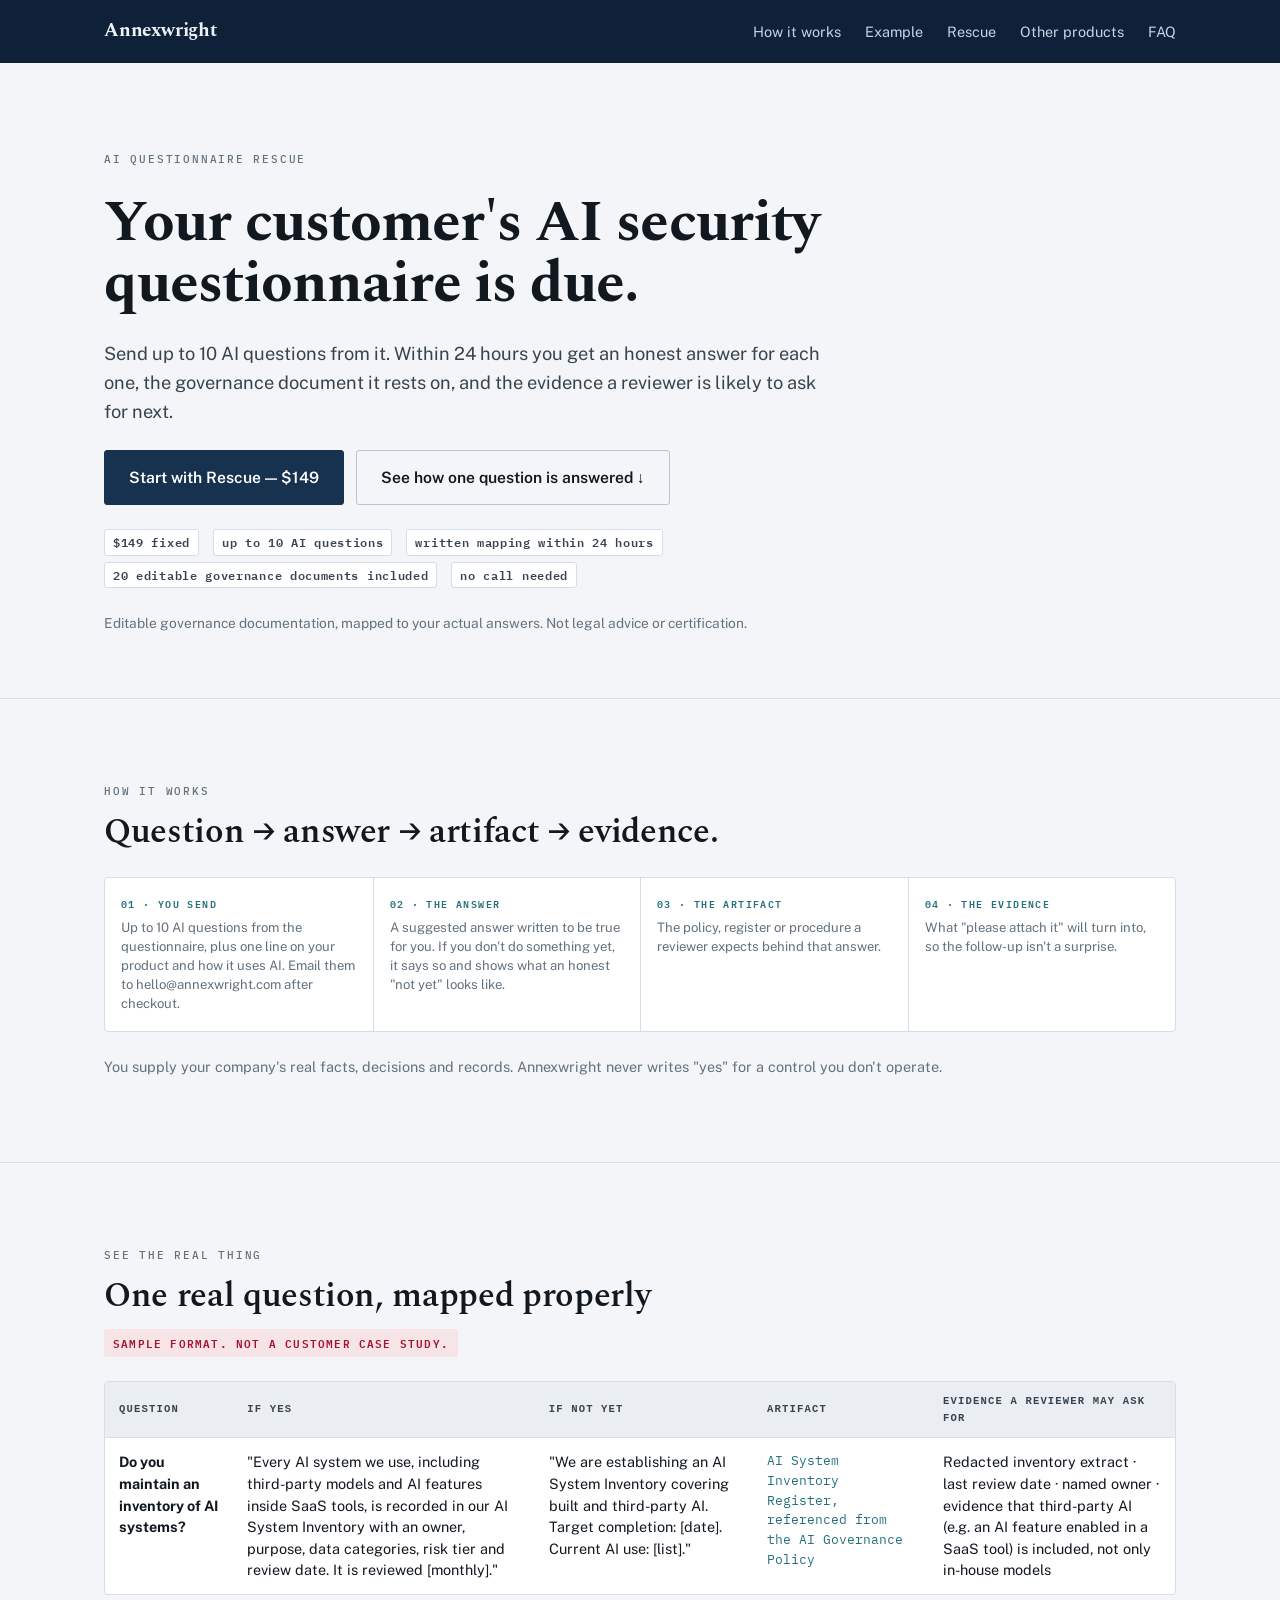
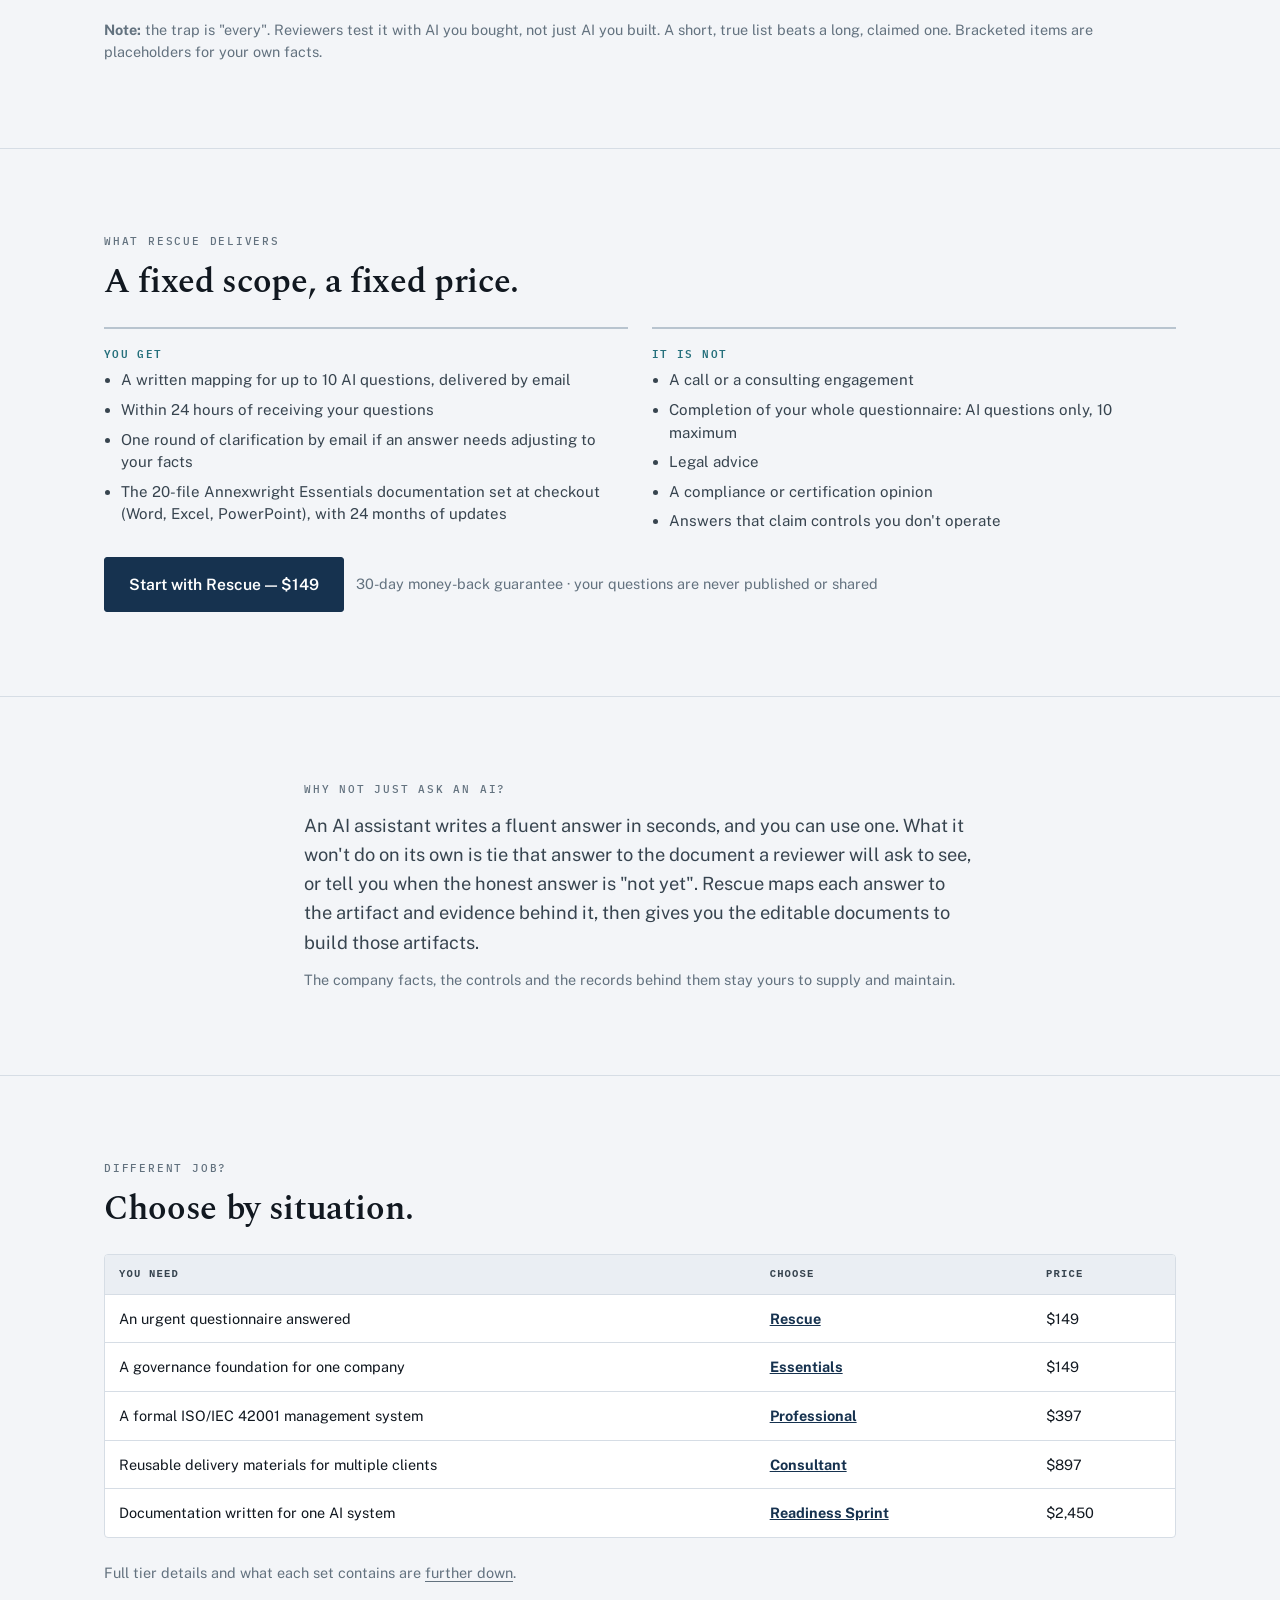
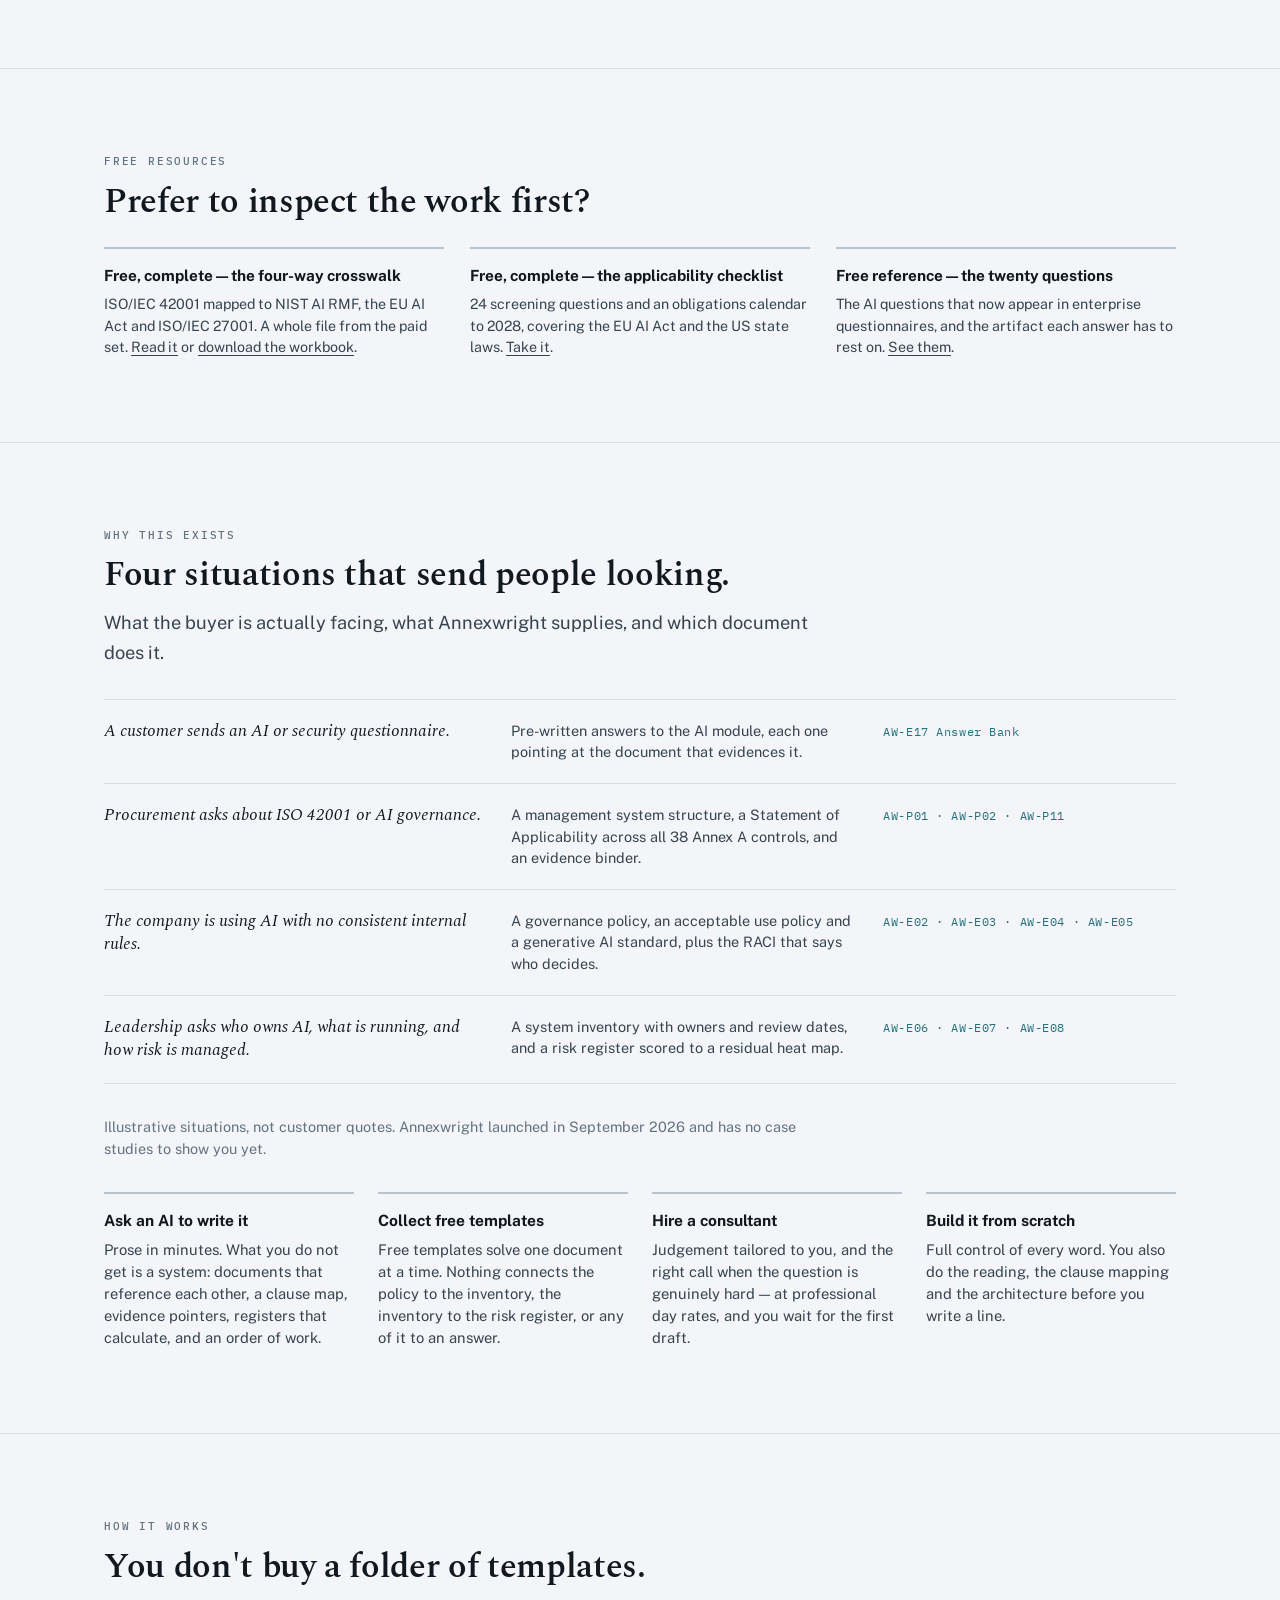
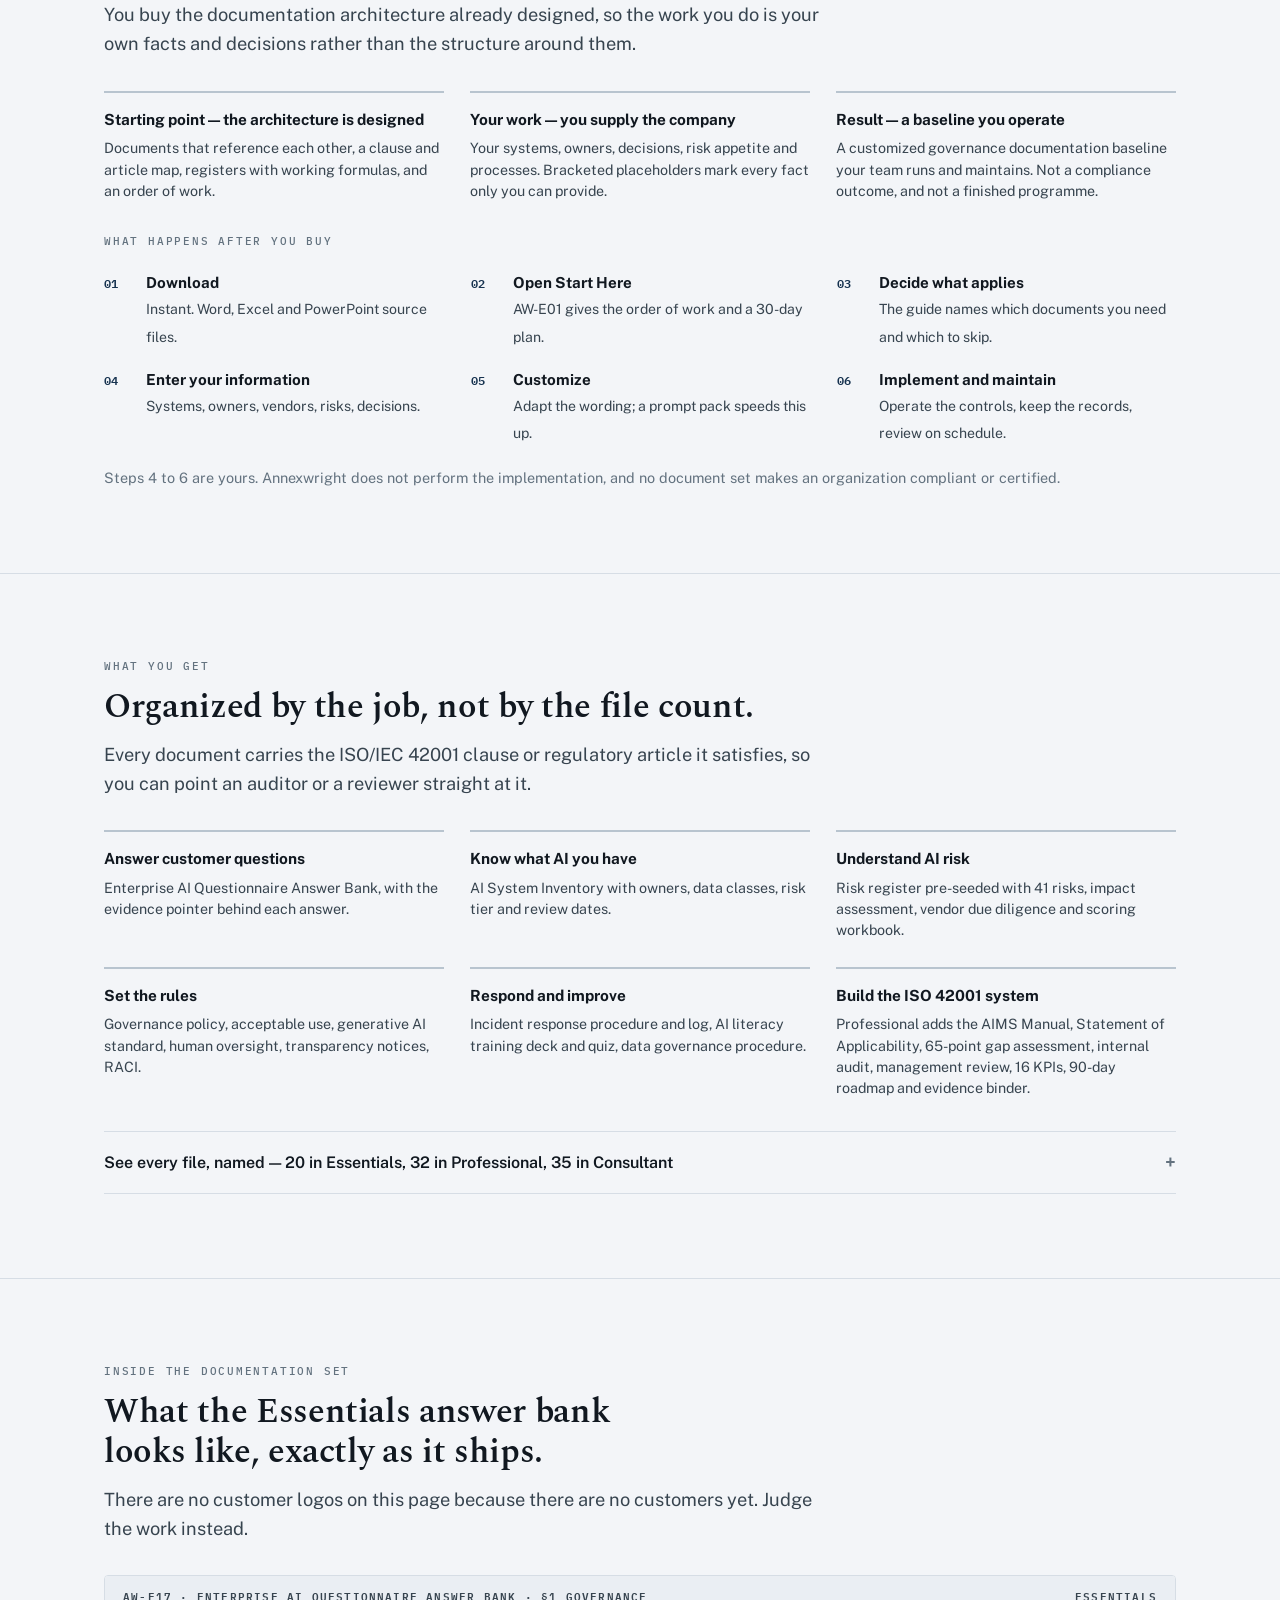
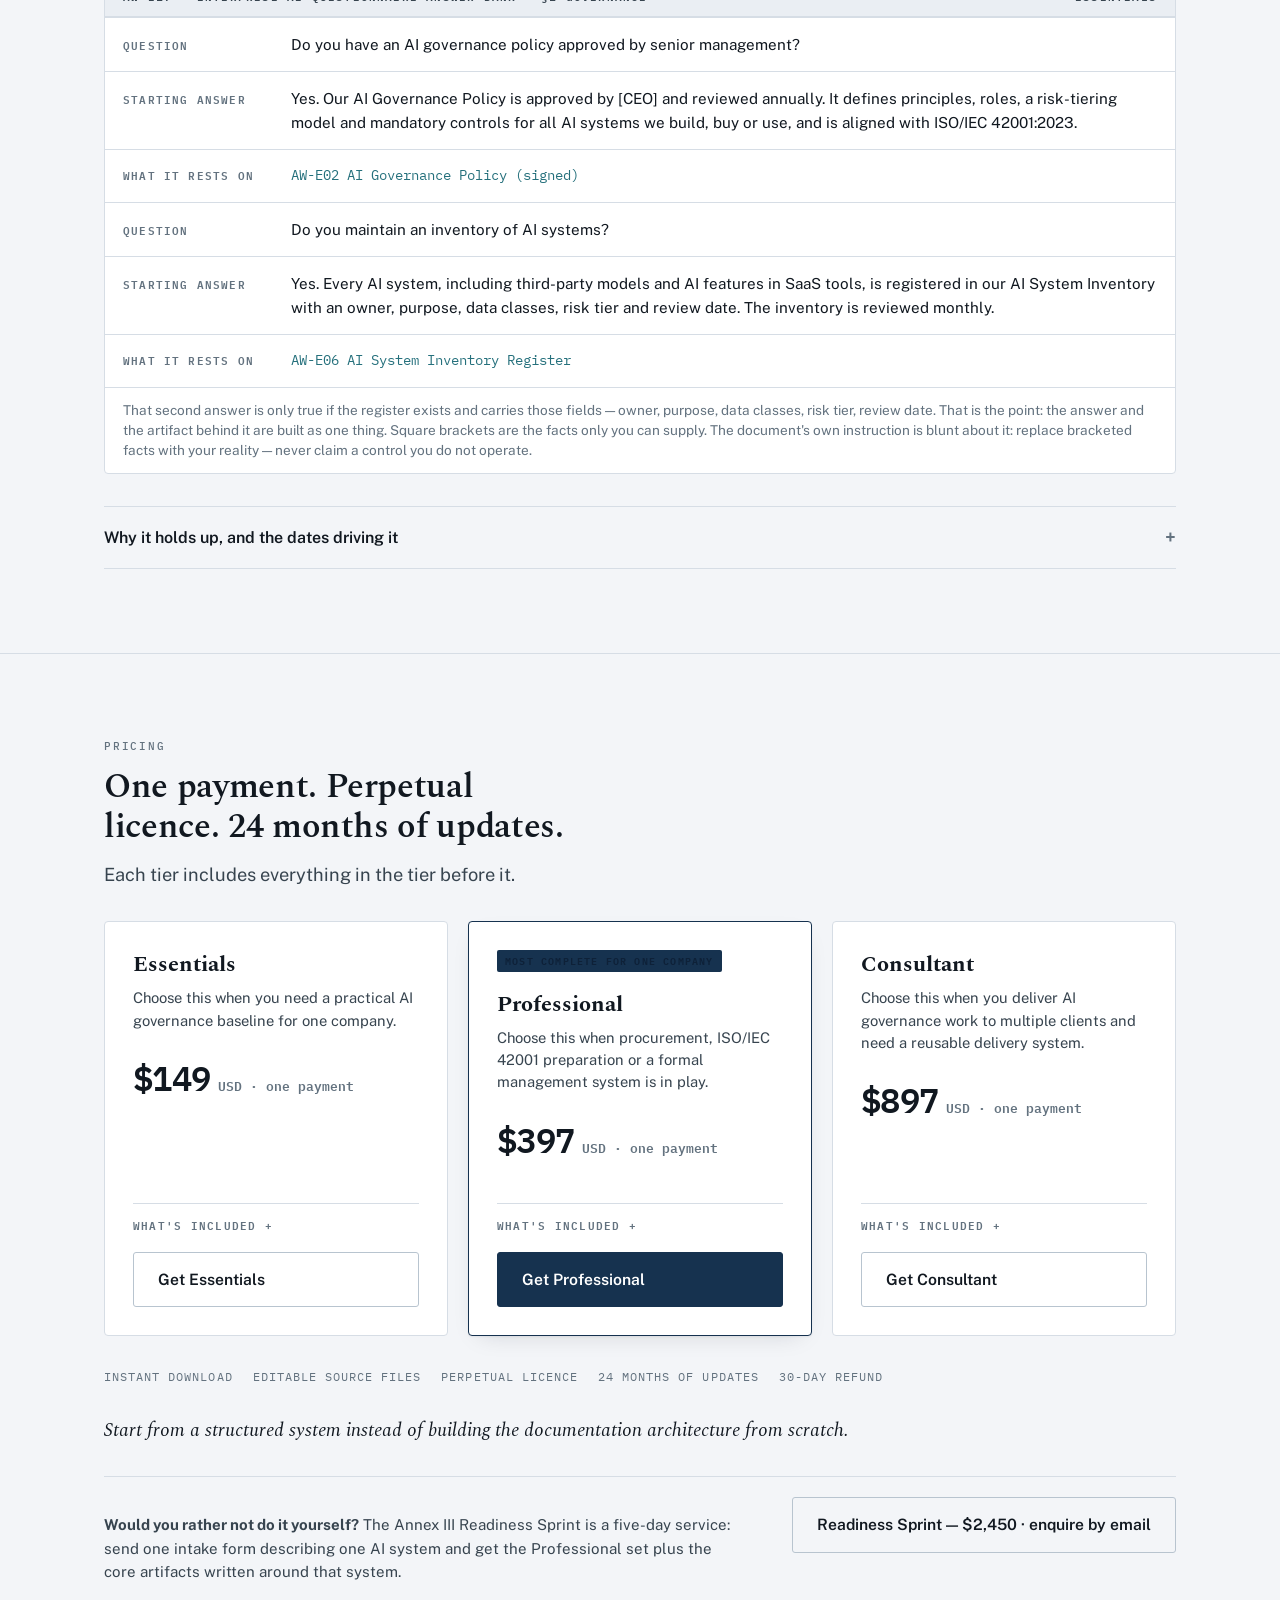
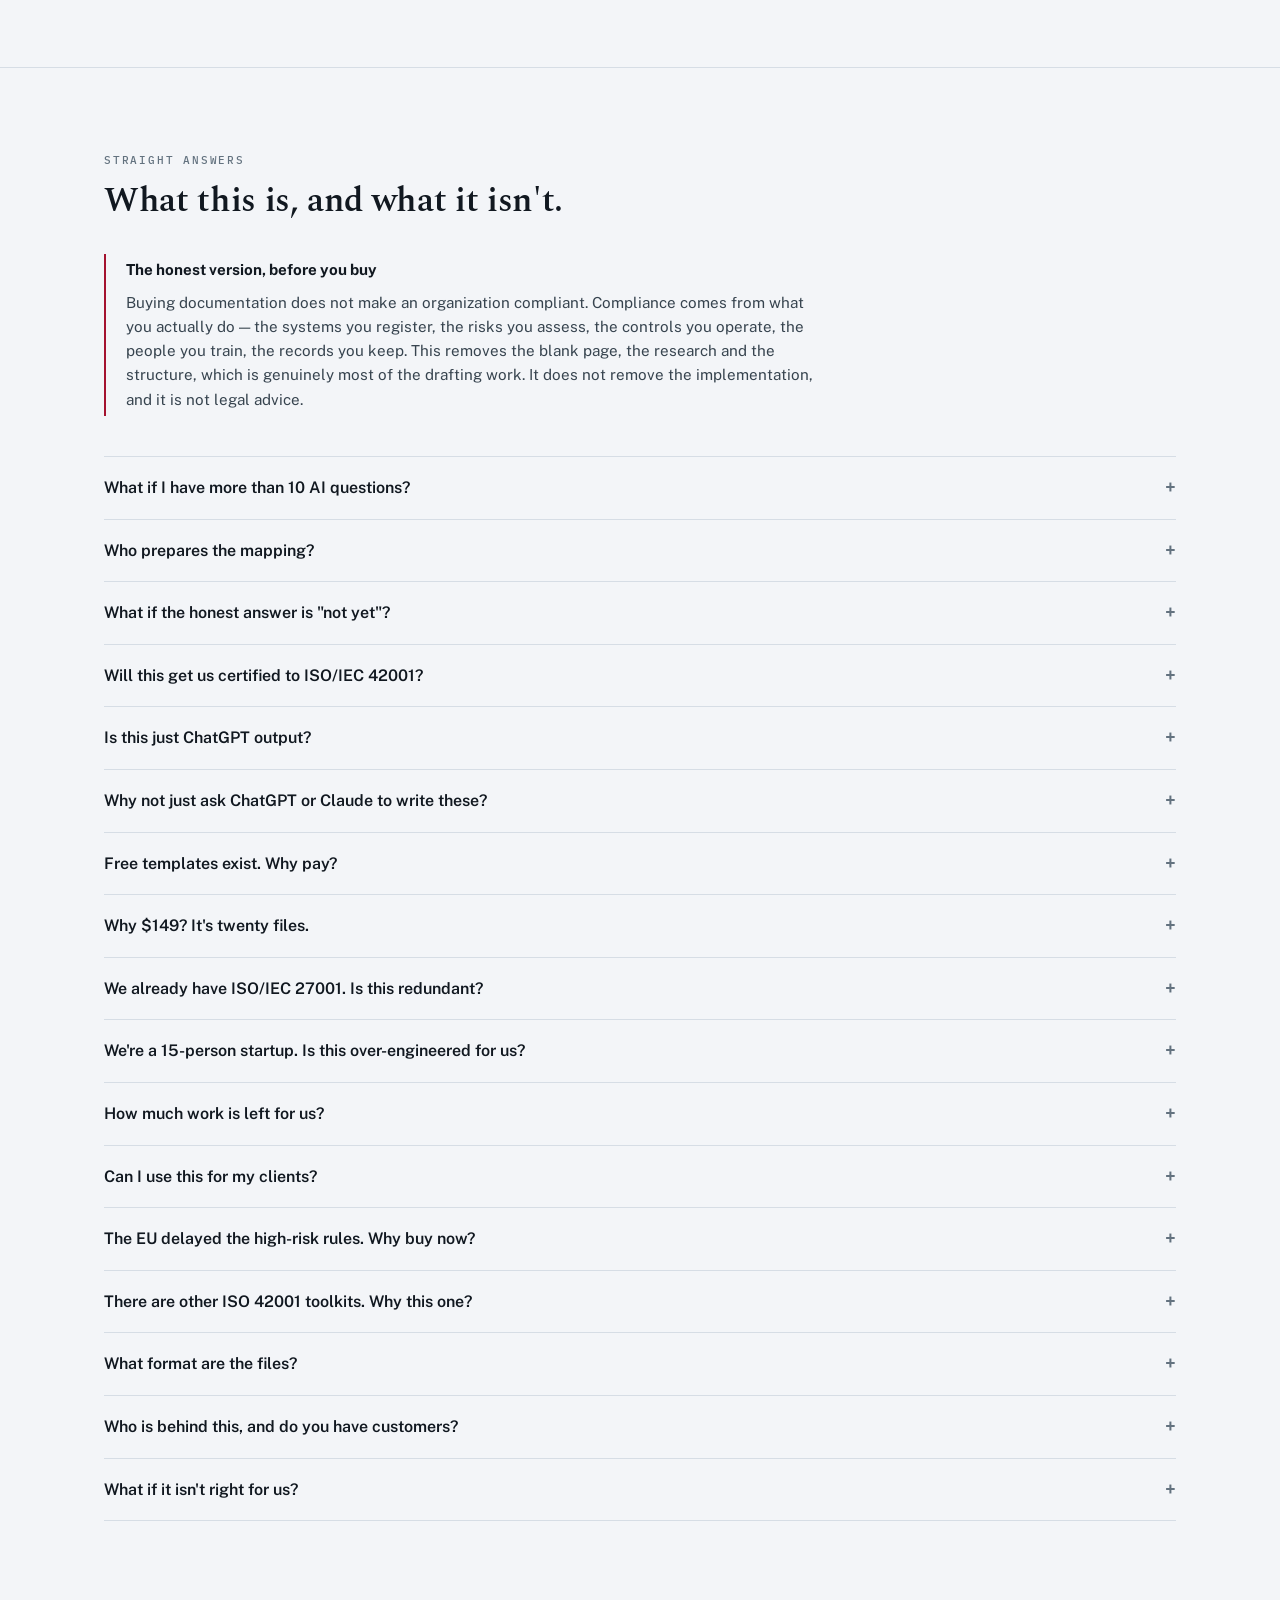
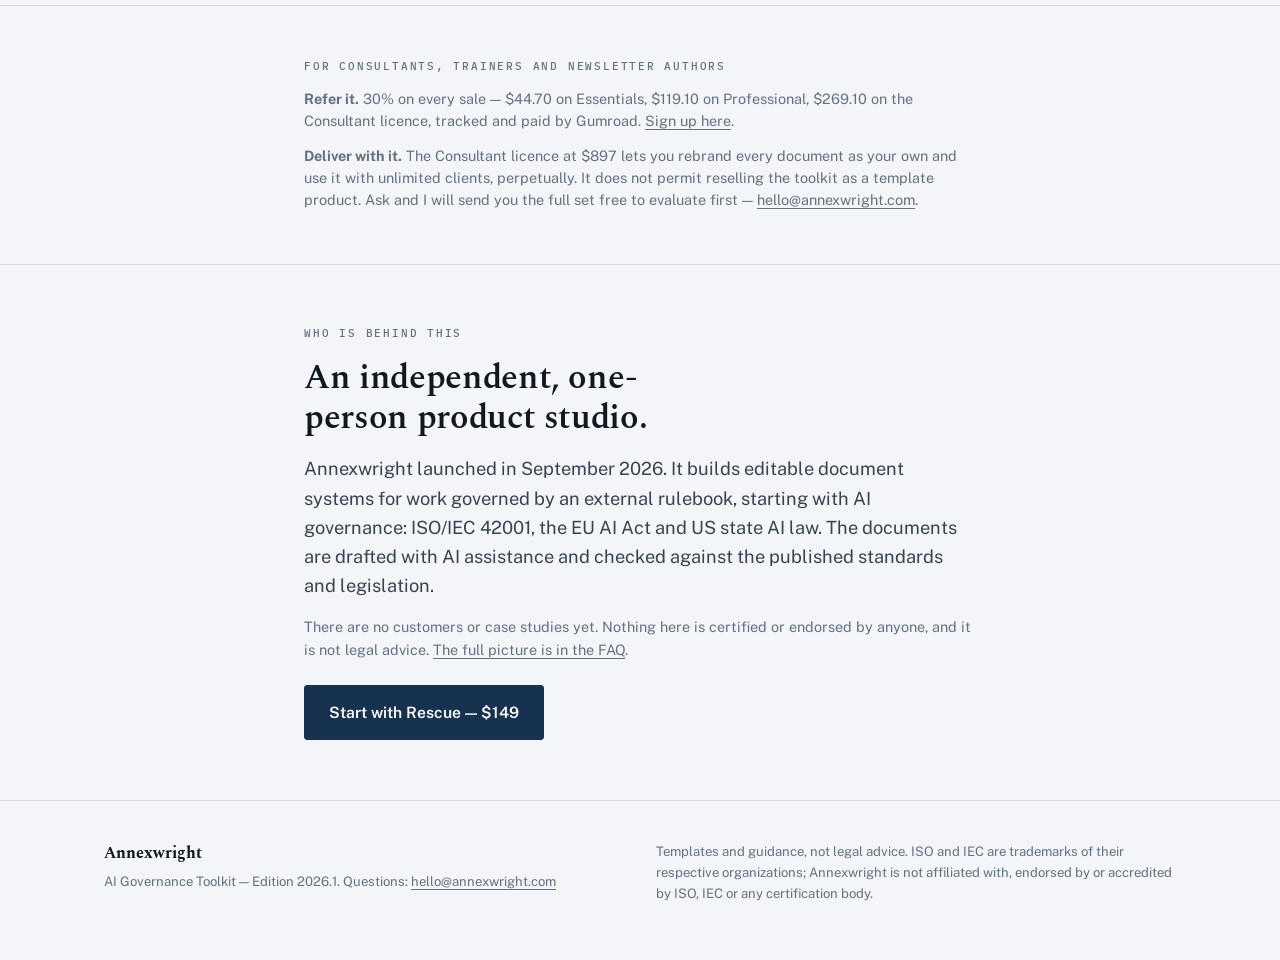
==== commit 8cf20cc1: "Readiness Sprint links: point to email enquiry while product is unpublished" ====
--- a/index.html
+++ b/index.html
@@ -419,7 +419,7 @@
           <tr><td data-l="You need">A governance foundation for one company</td><td data-l="Choose"><a href="/essentials/">Essentials</a></td><td data-l="Price">$149</td></tr>
           <tr><td data-l="You need">A formal ISO/IEC 42001 management system</td><td data-l="Choose"><a href="/professional/">Professional</a></td><td data-l="Price">$397</td></tr>
           <tr><td data-l="You need">Reusable delivery materials for multiple clients</td><td data-l="Choose"><a href="/consultant/">Consultant</a></td><td data-l="Price">$897</td></tr>
-          <tr><td data-l="You need">Documentation written for one AI system</td><td data-l="Choose"><a href="https://annexwright.gumroad.com/l/vmgebv">Readiness Sprint</a></td><td data-l="Price">$2,450</td></tr>
+          <tr><td data-l="You need">Documentation written for one AI system</td><td data-l="Choose"><a href="mailto:hello@annexwright.com?subject=Readiness%20Sprint%20enquiry">Readiness Sprint</a></td><td data-l="Price">$2,450</td></tr>
         </tbody>
       </table>
     </div>
@@ -725,7 +725,7 @@
 
     <div class="servicenote">
       <p><strong>Would you rather not do it yourself?</strong> The Annex III Readiness Sprint is a five-day service: send one intake form describing one AI system and get the Professional set plus the core artifacts written around that system.</p>
-      <a class="btn btn-ghost" href="https://annexwright.gumroad.com/l/vmgebv">Readiness Sprint — $2,450</a>
+      <a class="btn btn-ghost" href="mailto:hello@annexwright.com?subject=Readiness%20Sprint%20enquiry">Readiness Sprint — $2,450 · enquire by email</a>
     </div>
   </div>
 </section>
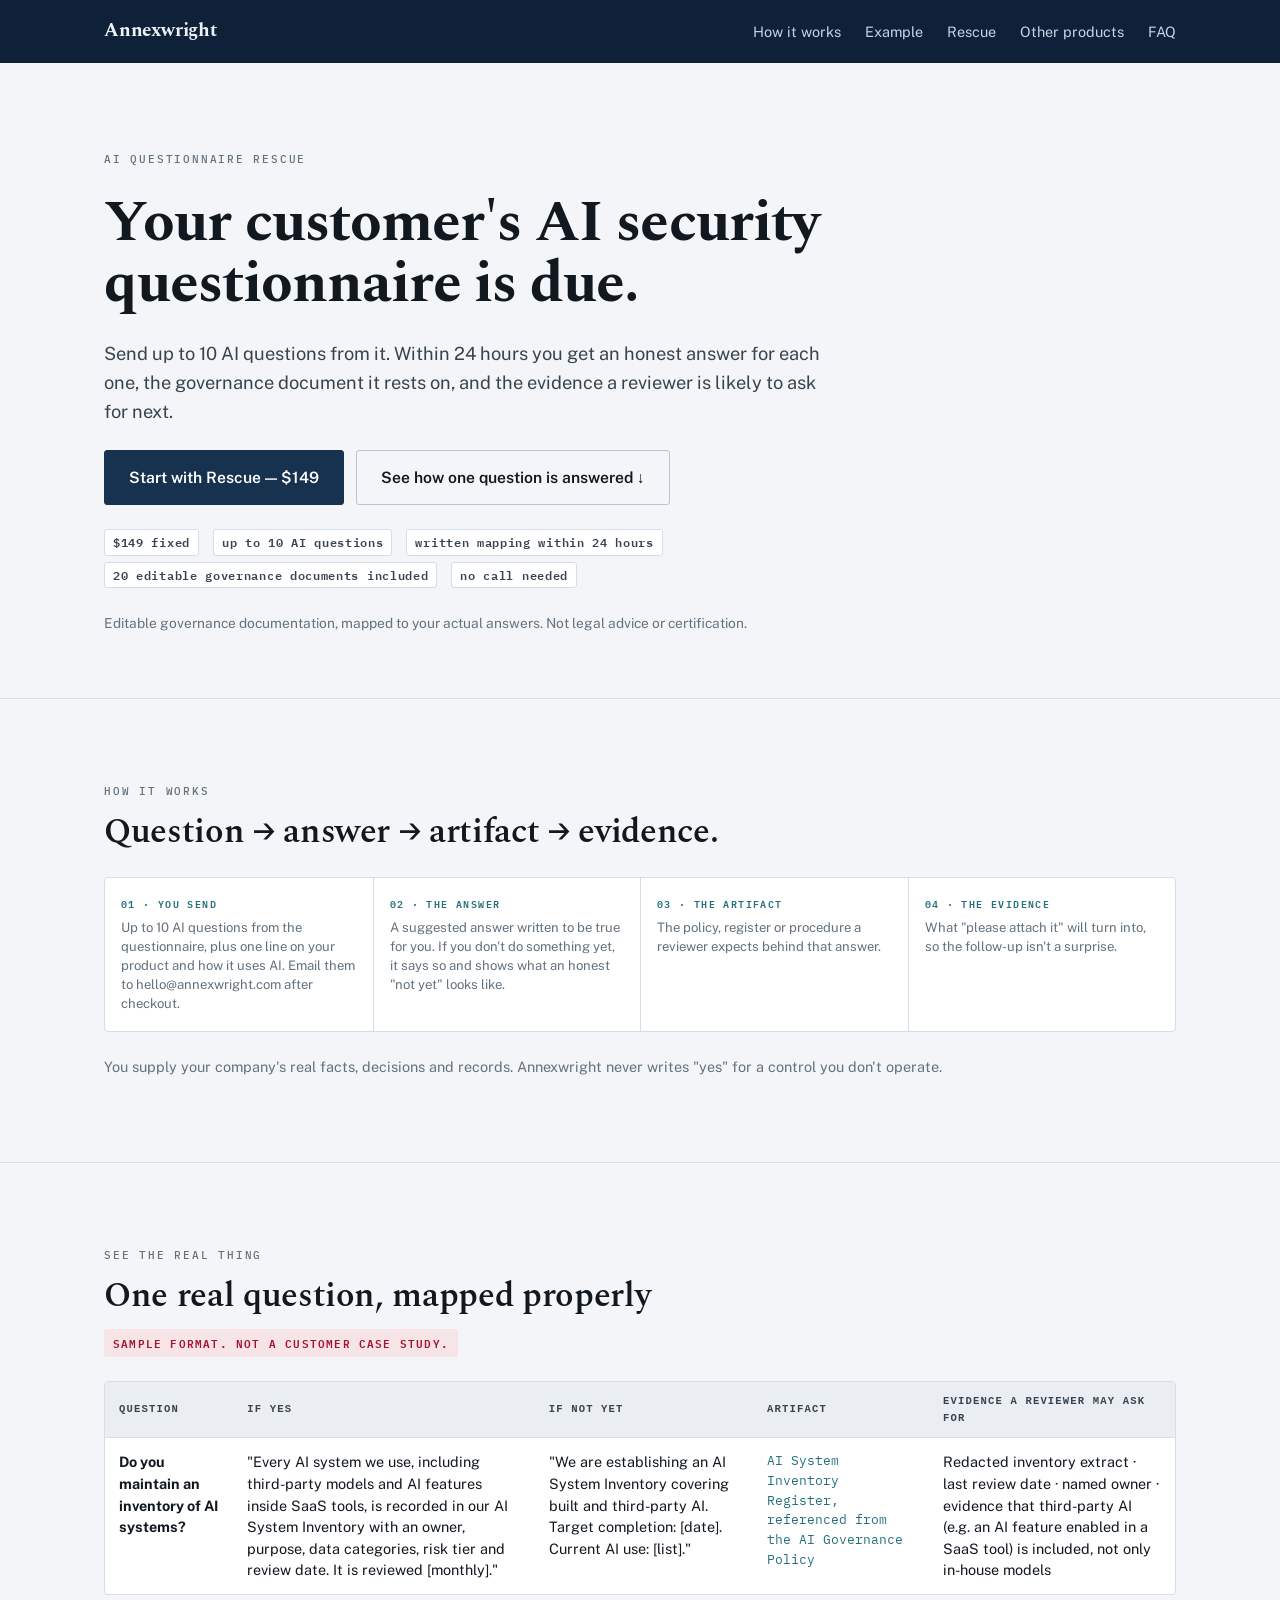
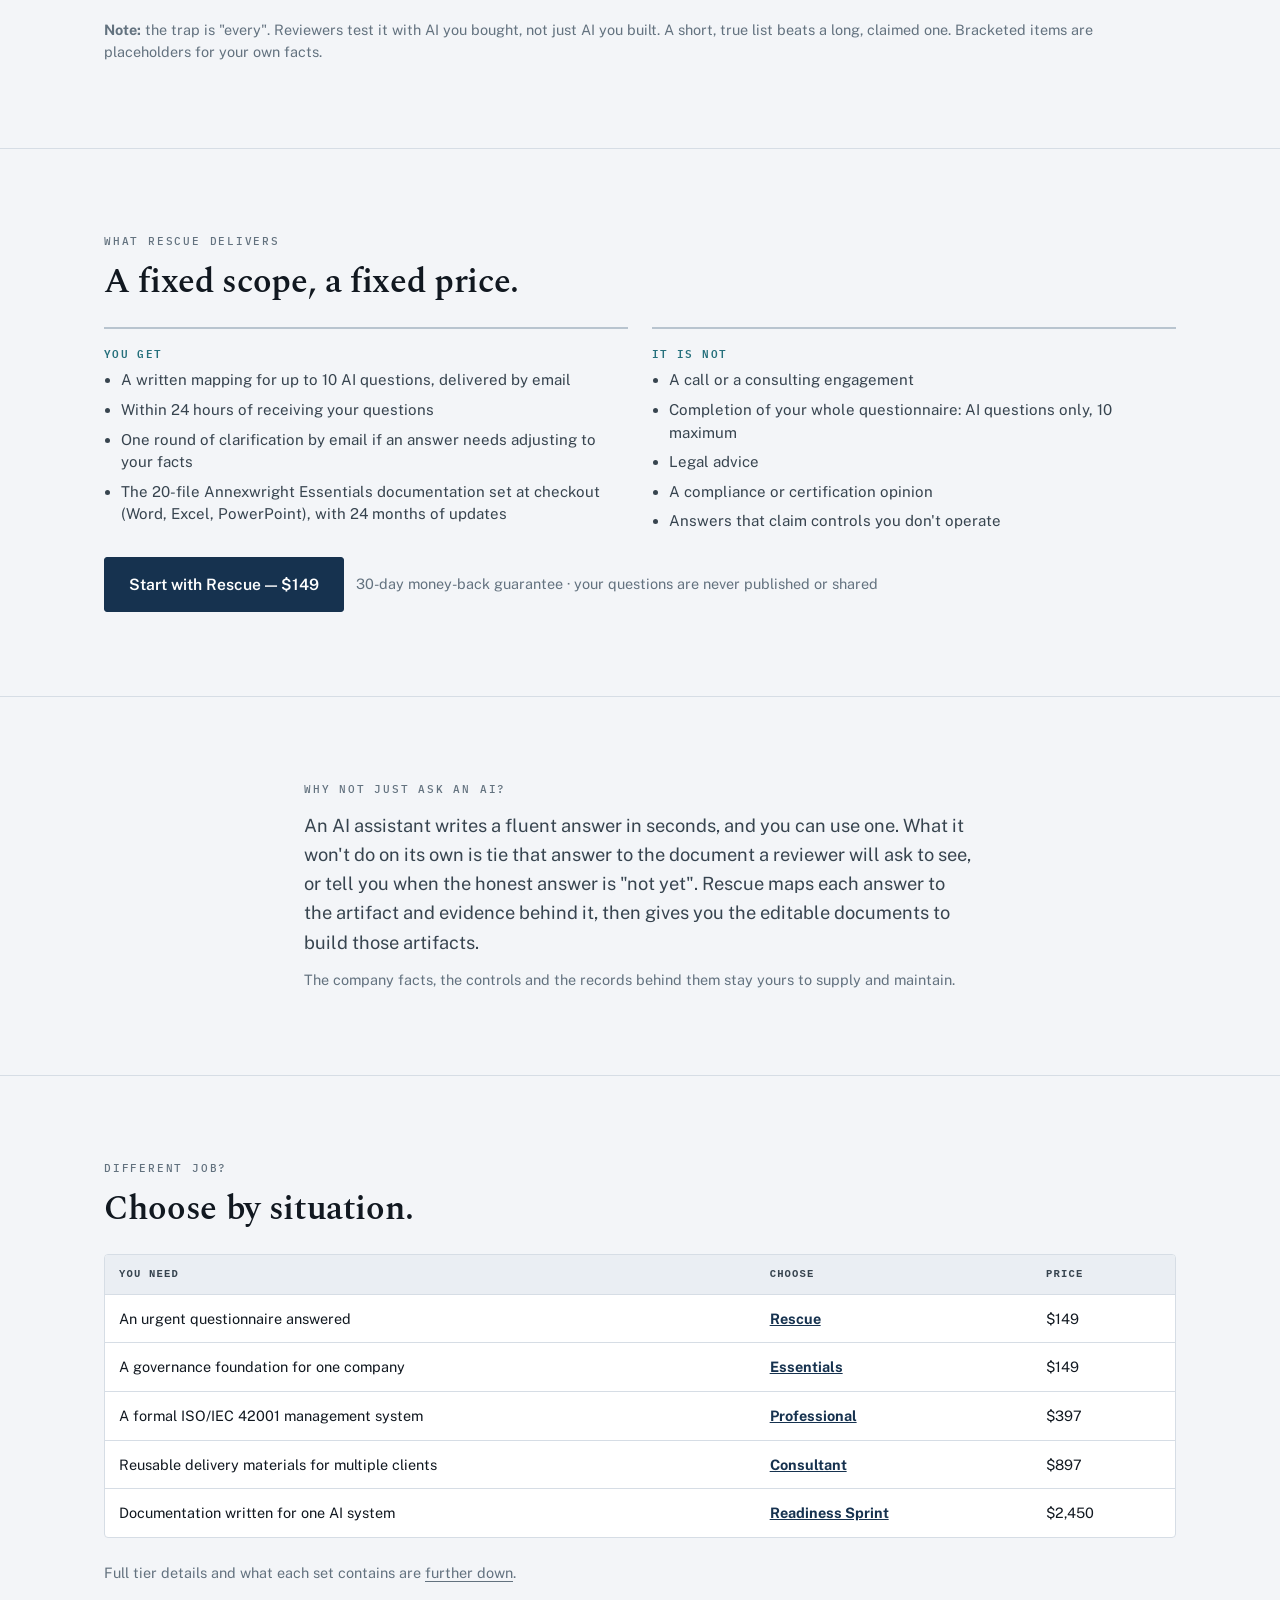
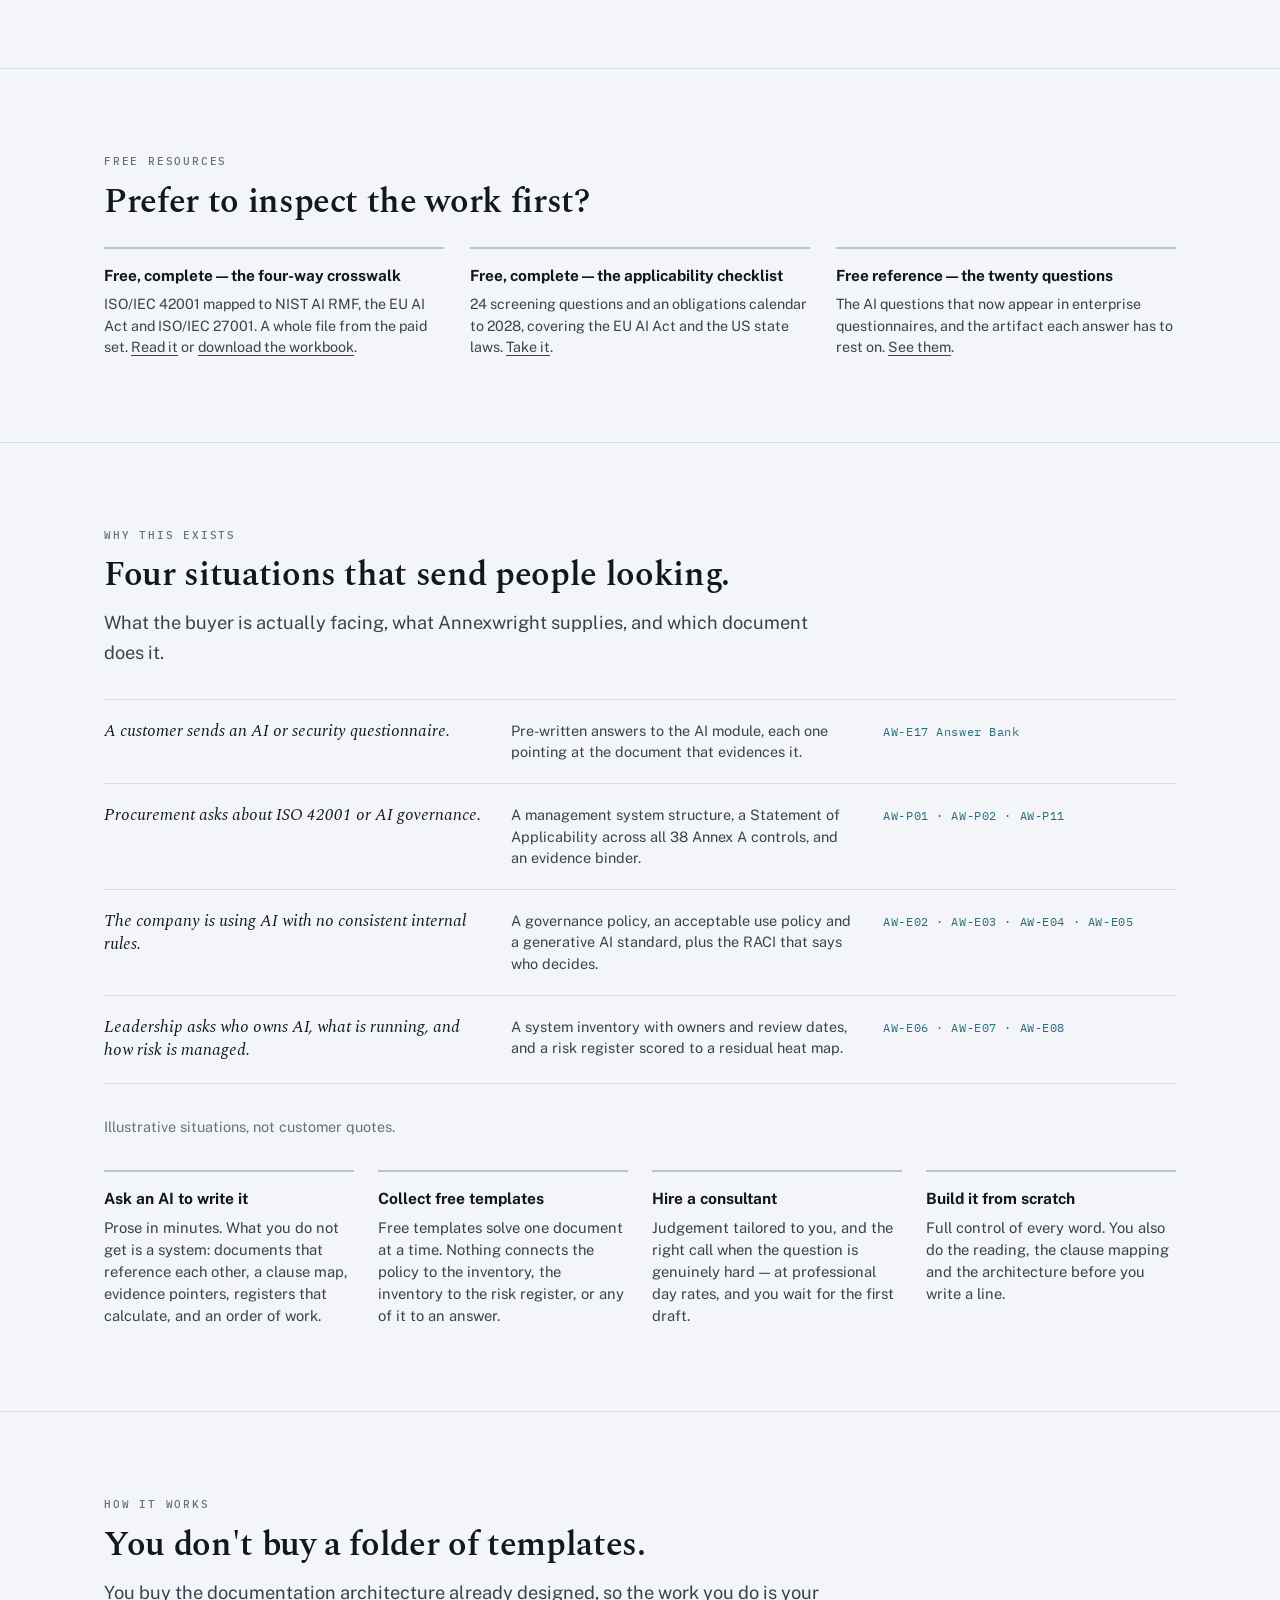
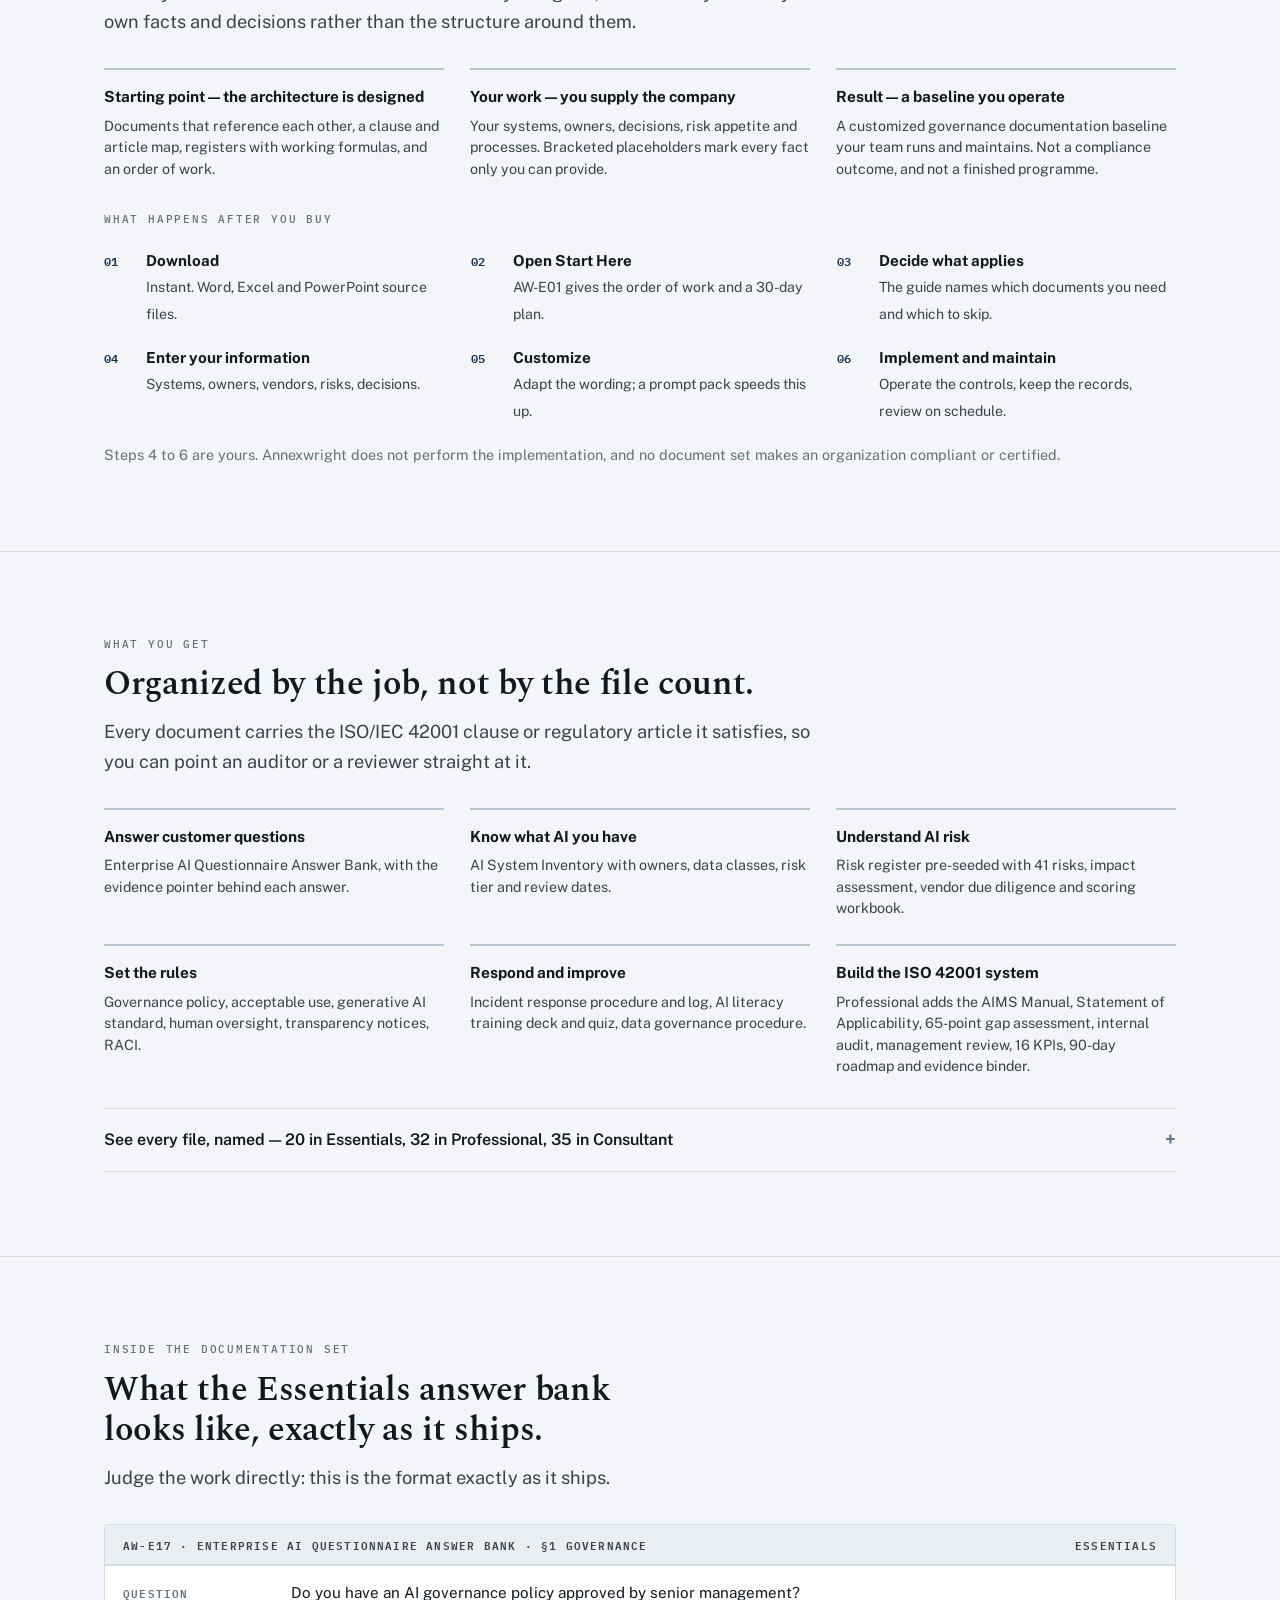
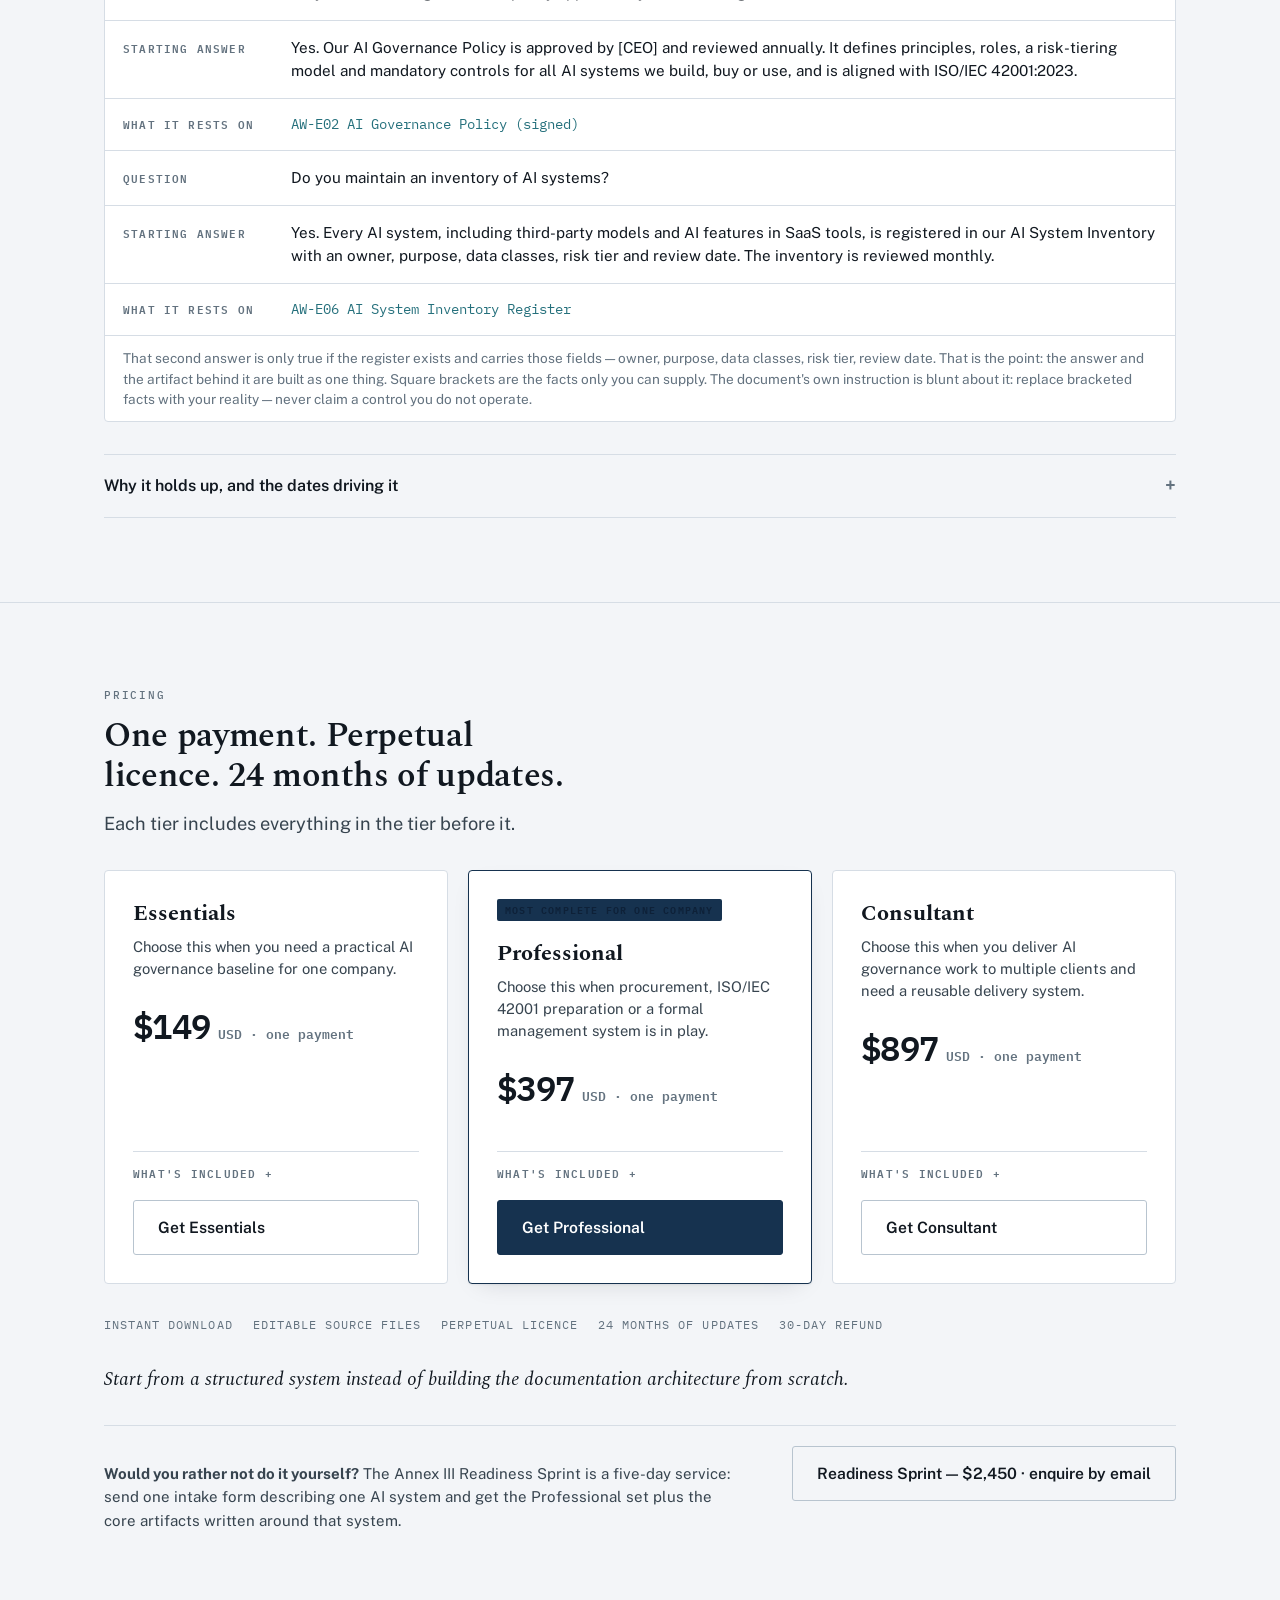
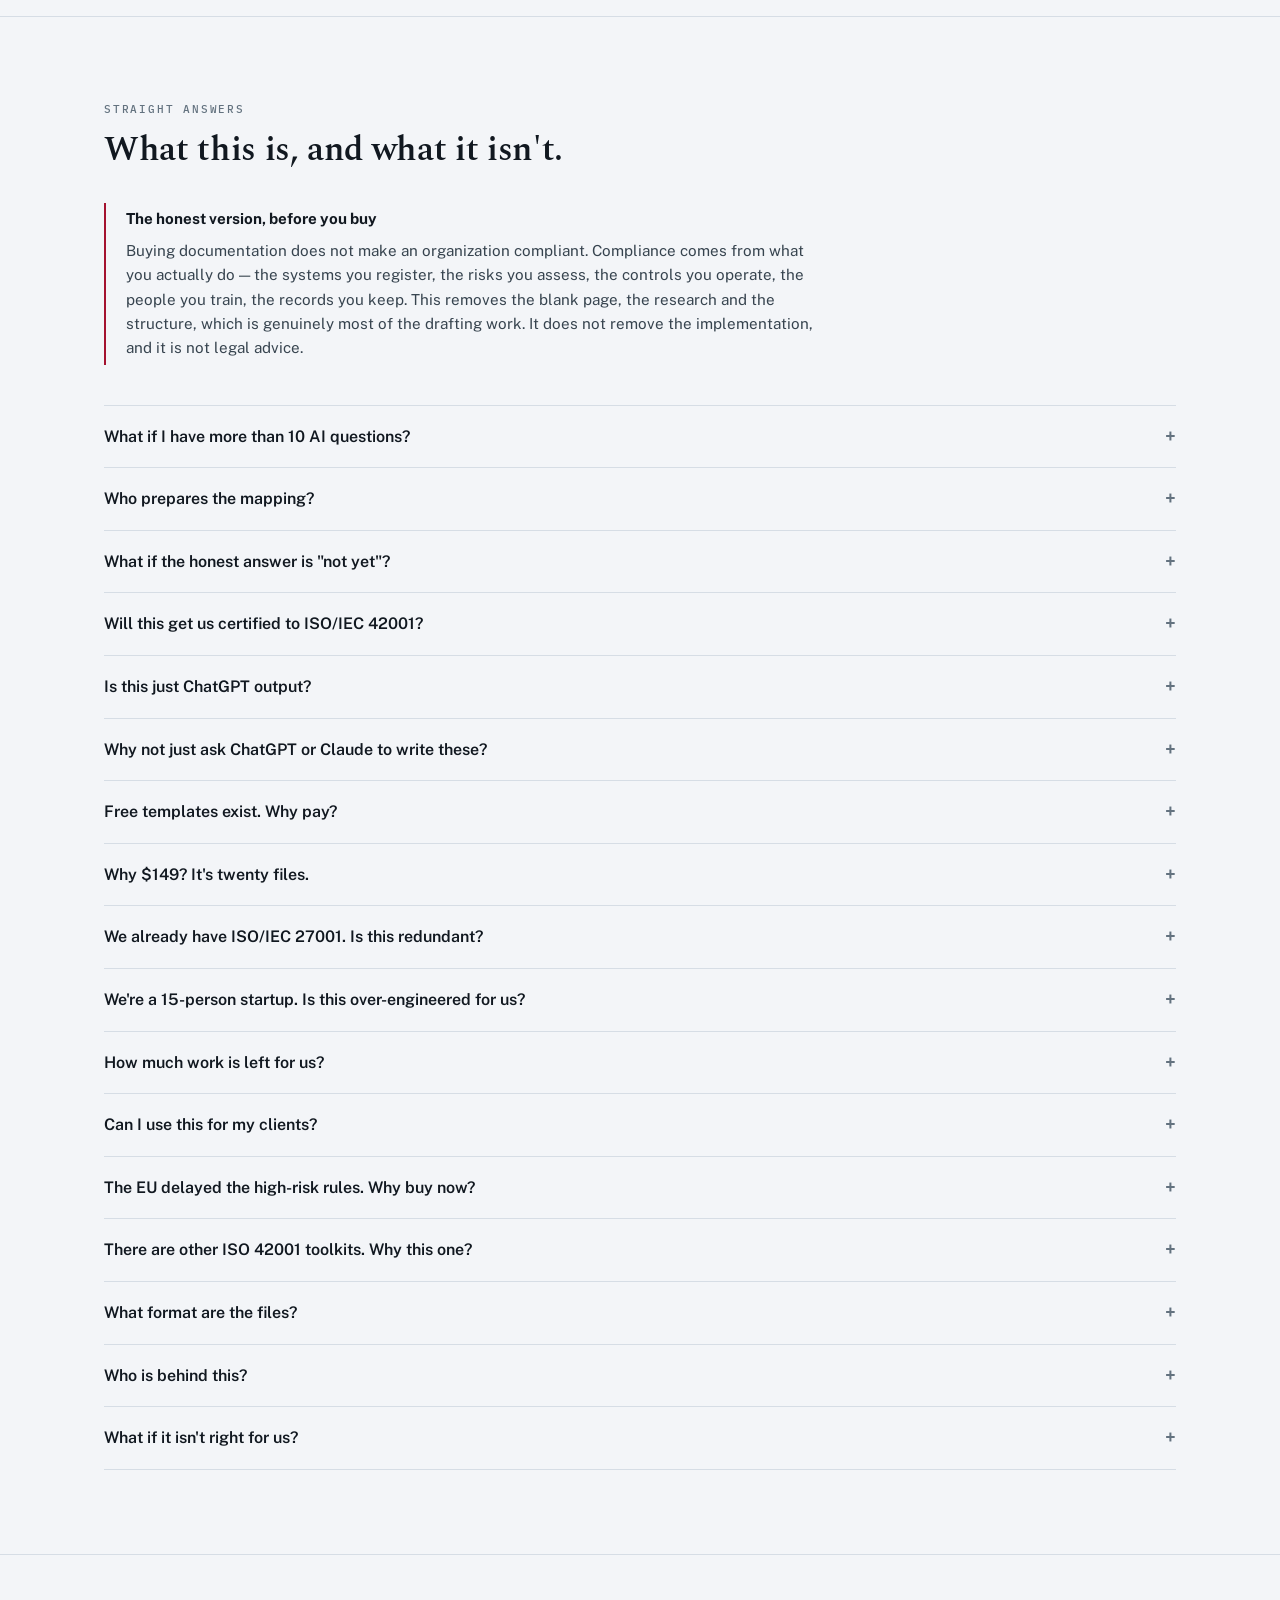
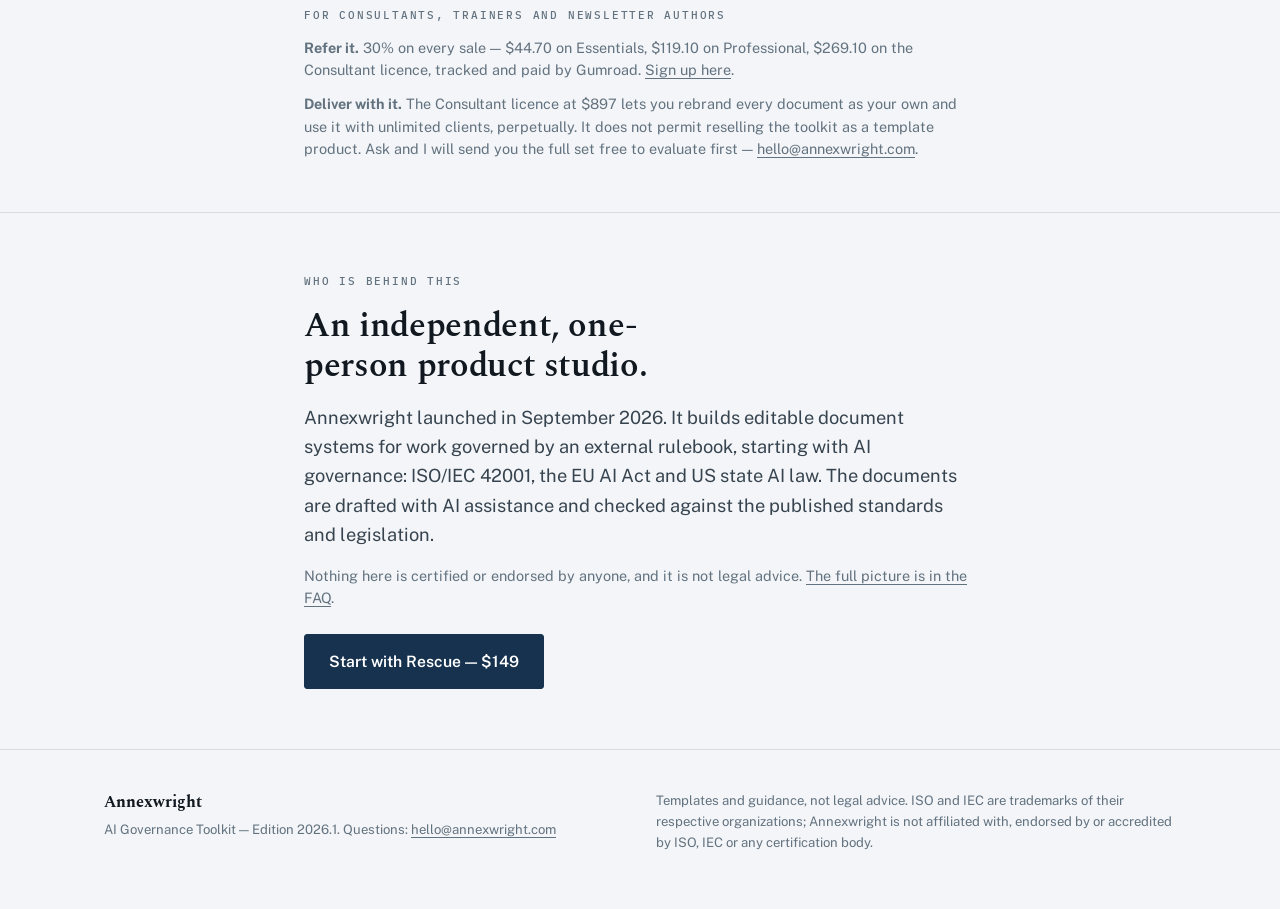
==== commit aea8c635: "Remove "no customers yet" wording (5 text edits)" ====
--- a/index.html
+++ b/index.html
@@ -473,7 +473,7 @@
         <span class="o">AW-E06 · AW-E07 · AW-E08</span>
       </div>
     </div>
-    <p class="small narrow">Illustrative situations, not customer quotes. Annexwright launched in September 2026 and has no case studies to show you yet.</p>
+    <p class="small narrow">Illustrative situations, not customer quotes.</p>
 
     <div class="alts alts-4">
       <div class="alt"><b>Ask an AI to write it</b><span>Prose in minutes. What you do not get is a system: documents that reference each other, a clause map, evidence pointers, registers that calculate, and an order of work.</span></div>
@@ -598,7 +598,7 @@
     <div class="stack g12 narrow">
       <p class="eyebrow">Inside the documentation set</p>
       <h2>What the Essentials answer bank looks like, exactly as it ships.</h2>
-      <p class="lede">There are no customer logos on this page because there are no customers yet. Judge the work instead.</p>
+      <p class="lede">Judge the work directly: this is the format exactly as it ships.</p>
     </div>
 
     <div class="sample">
@@ -805,8 +805,8 @@
         <div class="disclose-body">Word, Excel and PowerPoint. Fully editable, no watermarks, no locked cells, no PDF-only files. The spreadsheets use standard formulas that work in Excel, Google Sheets and LibreOffice.</div>
       </details>
       <details class="disclose">
-        <summary>Who is behind this, and do you have customers?</summary>
-        <div class="disclose-body">Annexwright is an independent product studio and launched in September 2026. The documents were drafted with AI assistance against the published standards and legislation, and every regulatory position was checked against primary sources. It is <strong>not legal advice</strong>, it is not a certification body, nobody has audited or endorsed it, and it will not make anyone compliant on its own — it is a drafting foundation you adapt. There are no customer logos on this site because there are no customers yet. That is exactly why a complete document is free: judge the work rather than the vendor.</div>
+        <summary>Who is behind this?</summary>
+        <div class="disclose-body">Annexwright is an independent product studio and launched in September 2026. The documents were drafted with AI assistance against the published standards and legislation, and every regulatory position was checked against primary sources. It is <strong>not legal advice</strong>, it is not a certification body, nobody has audited or endorsed it, and it will not make anyone compliant on its own — it is a drafting foundation you adapt. That is why a complete document is free: judge the work before you buy.</div>
       </details>
       <details class="disclose">
         <summary>What if it isn't right for us?</summary>
@@ -831,7 +831,7 @@
     <p class="eyebrow">Who is behind this</p>
     <h2>An independent, one-person product studio.</h2>
     <p class="lede">Annexwright launched in September 2026. It builds editable document systems for work governed by an external rulebook, starting with AI governance: ISO/IEC 42001, the EU AI Act and US state AI law. The documents are drafted with AI assistance and checked against the published standards and legislation.</p>
-    <p class="small">There are no customers or case studies yet. Nothing here is certified or endorsed by anyone, and it is not legal advice. <a class="ilink" href="#faq">The full picture is in the FAQ</a>.</p>
+    <p class="small">Nothing here is certified or endorsed by anyone, and it is not legal advice. <a class="ilink" href="#faq">The full picture is in the FAQ</a>.</p>
     <div class="cta-row" style="margin-top:8px">
       <a class="btn btn-primary" href="https://annexwright.gumroad.com/l/rescue">Start with Rescue — $149</a>
     </div>
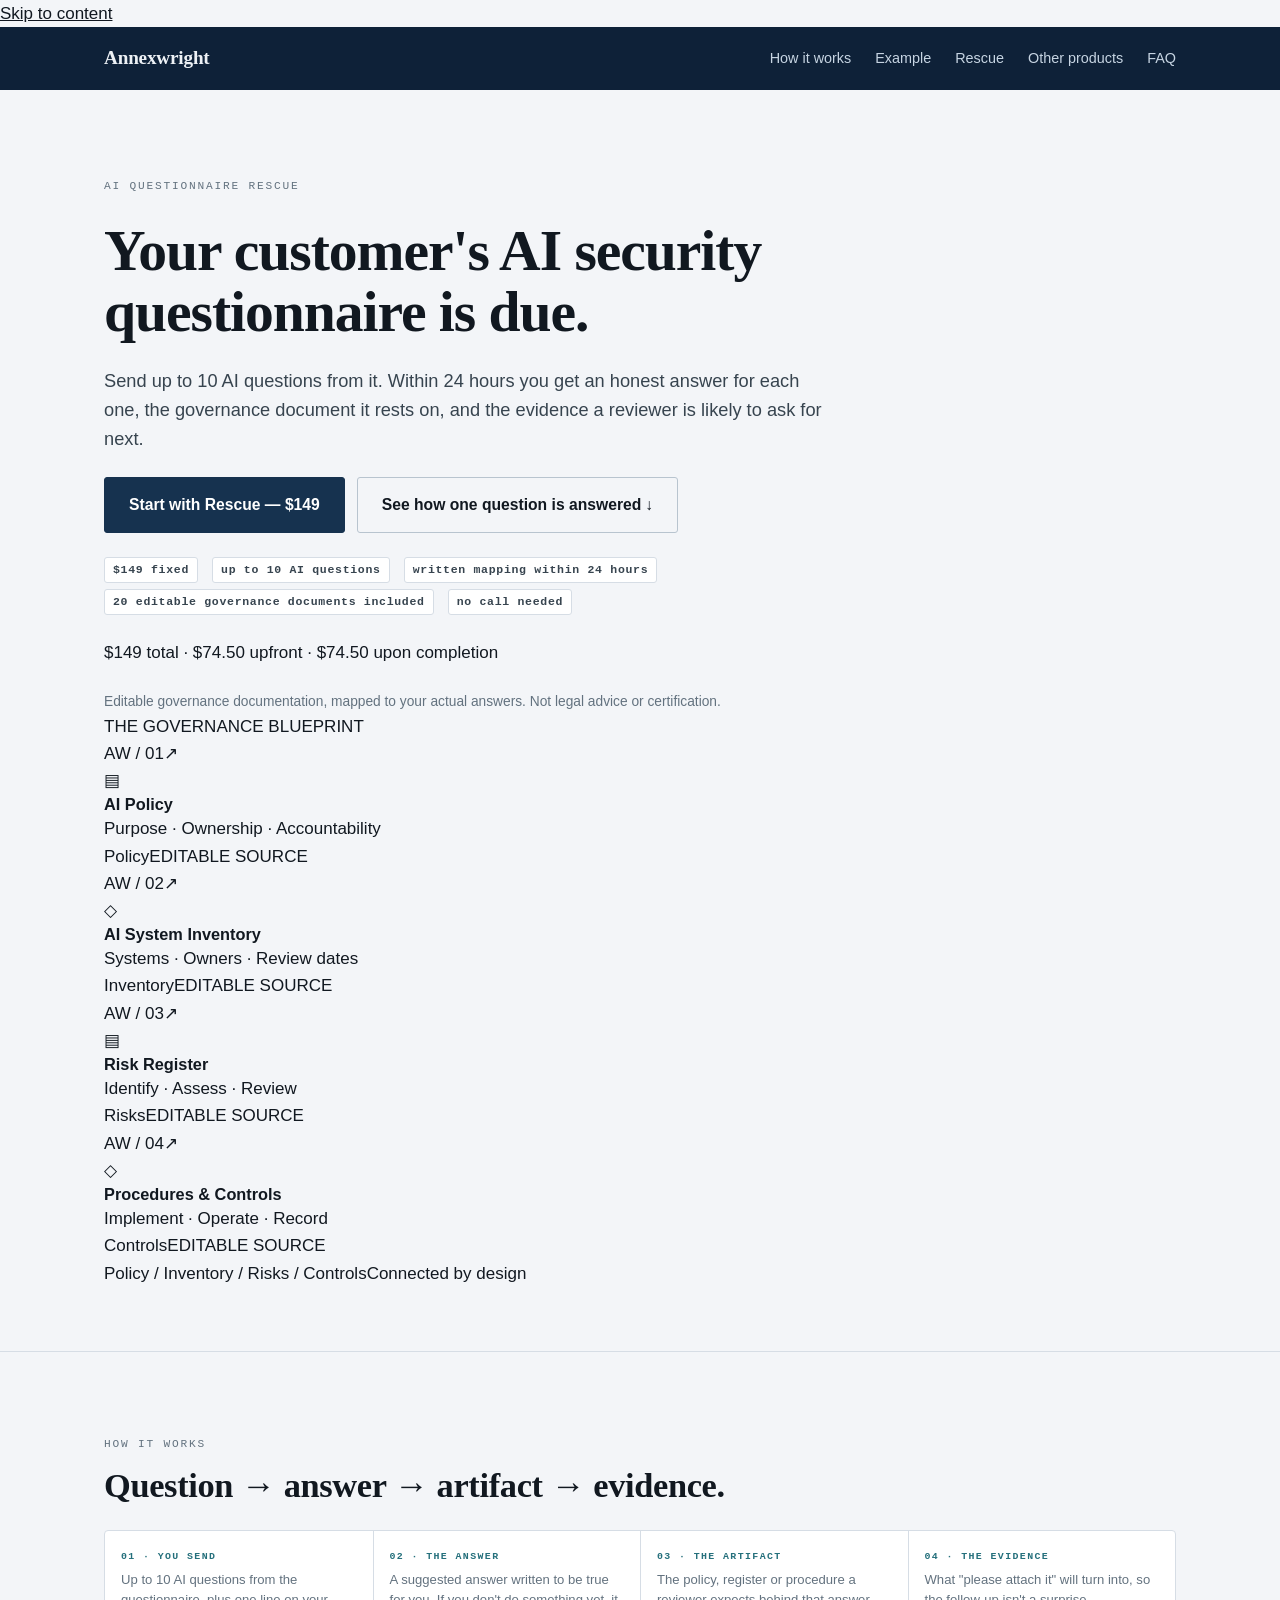
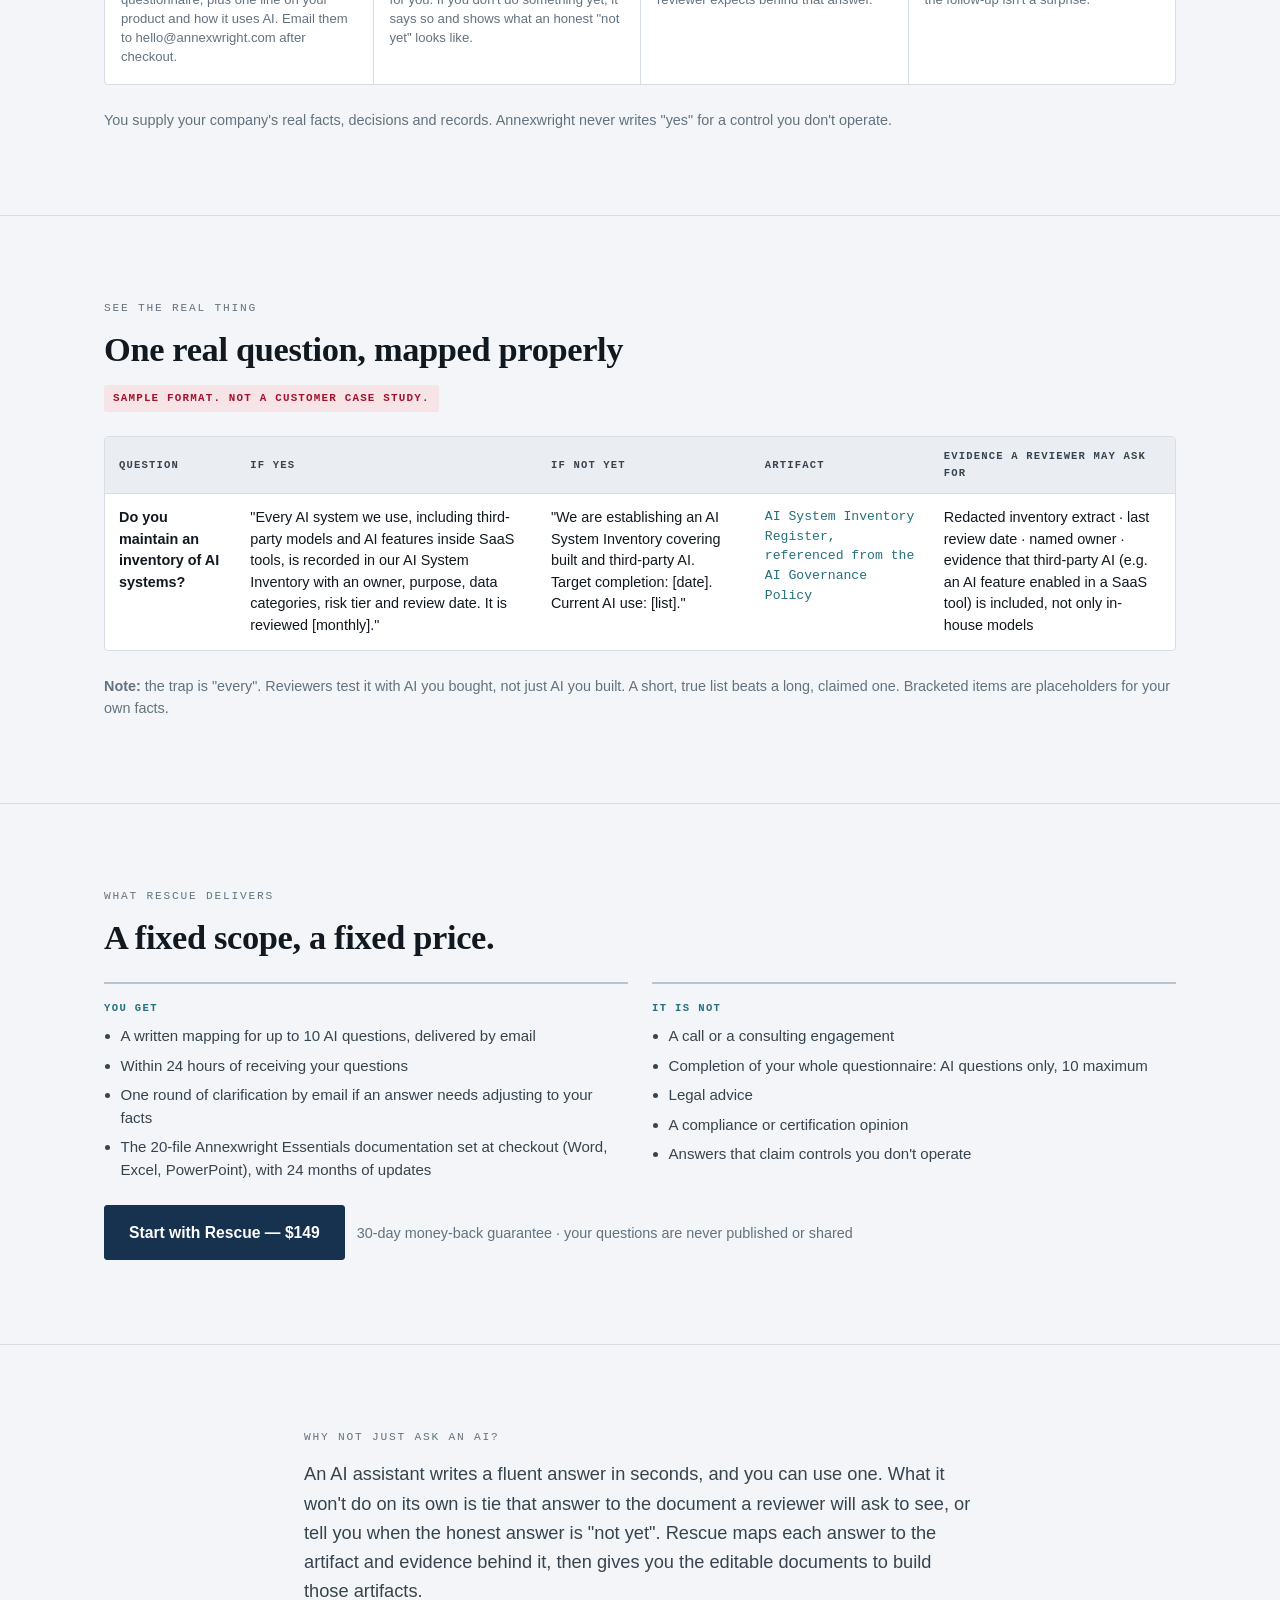
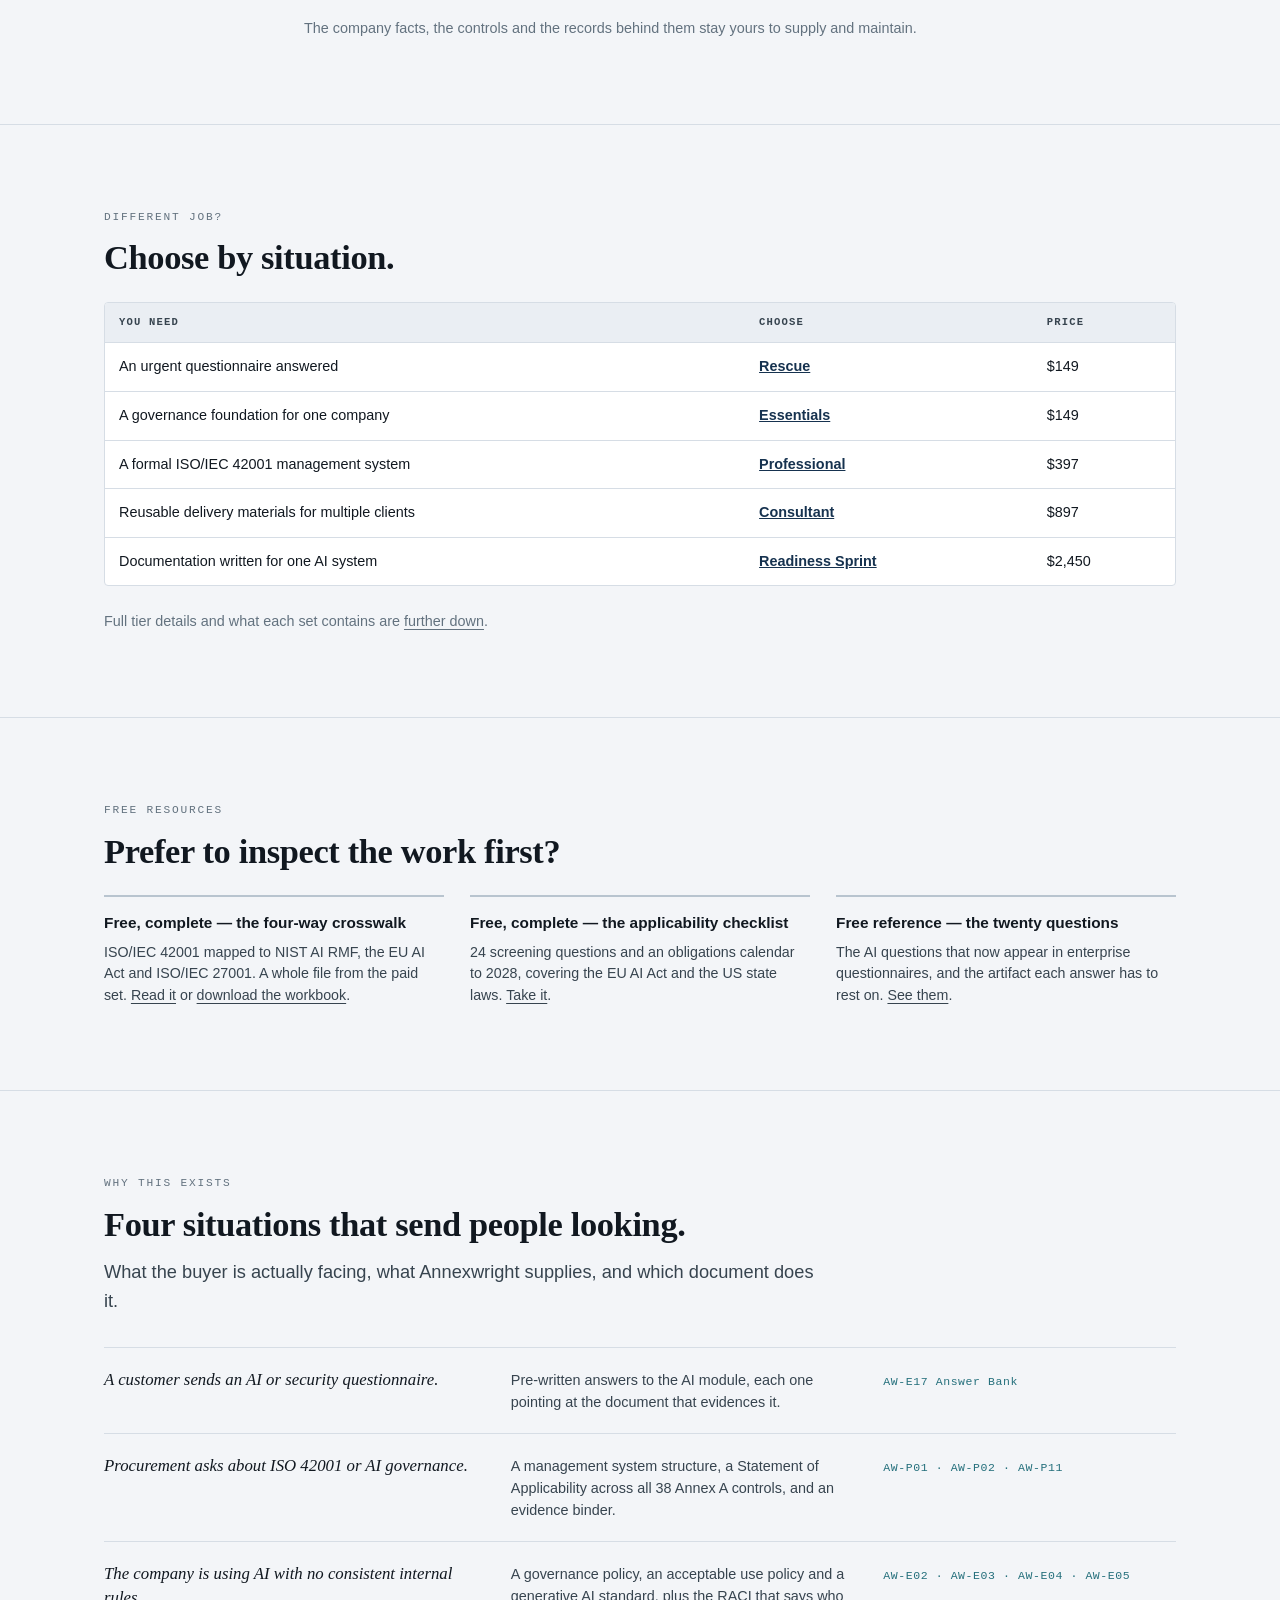
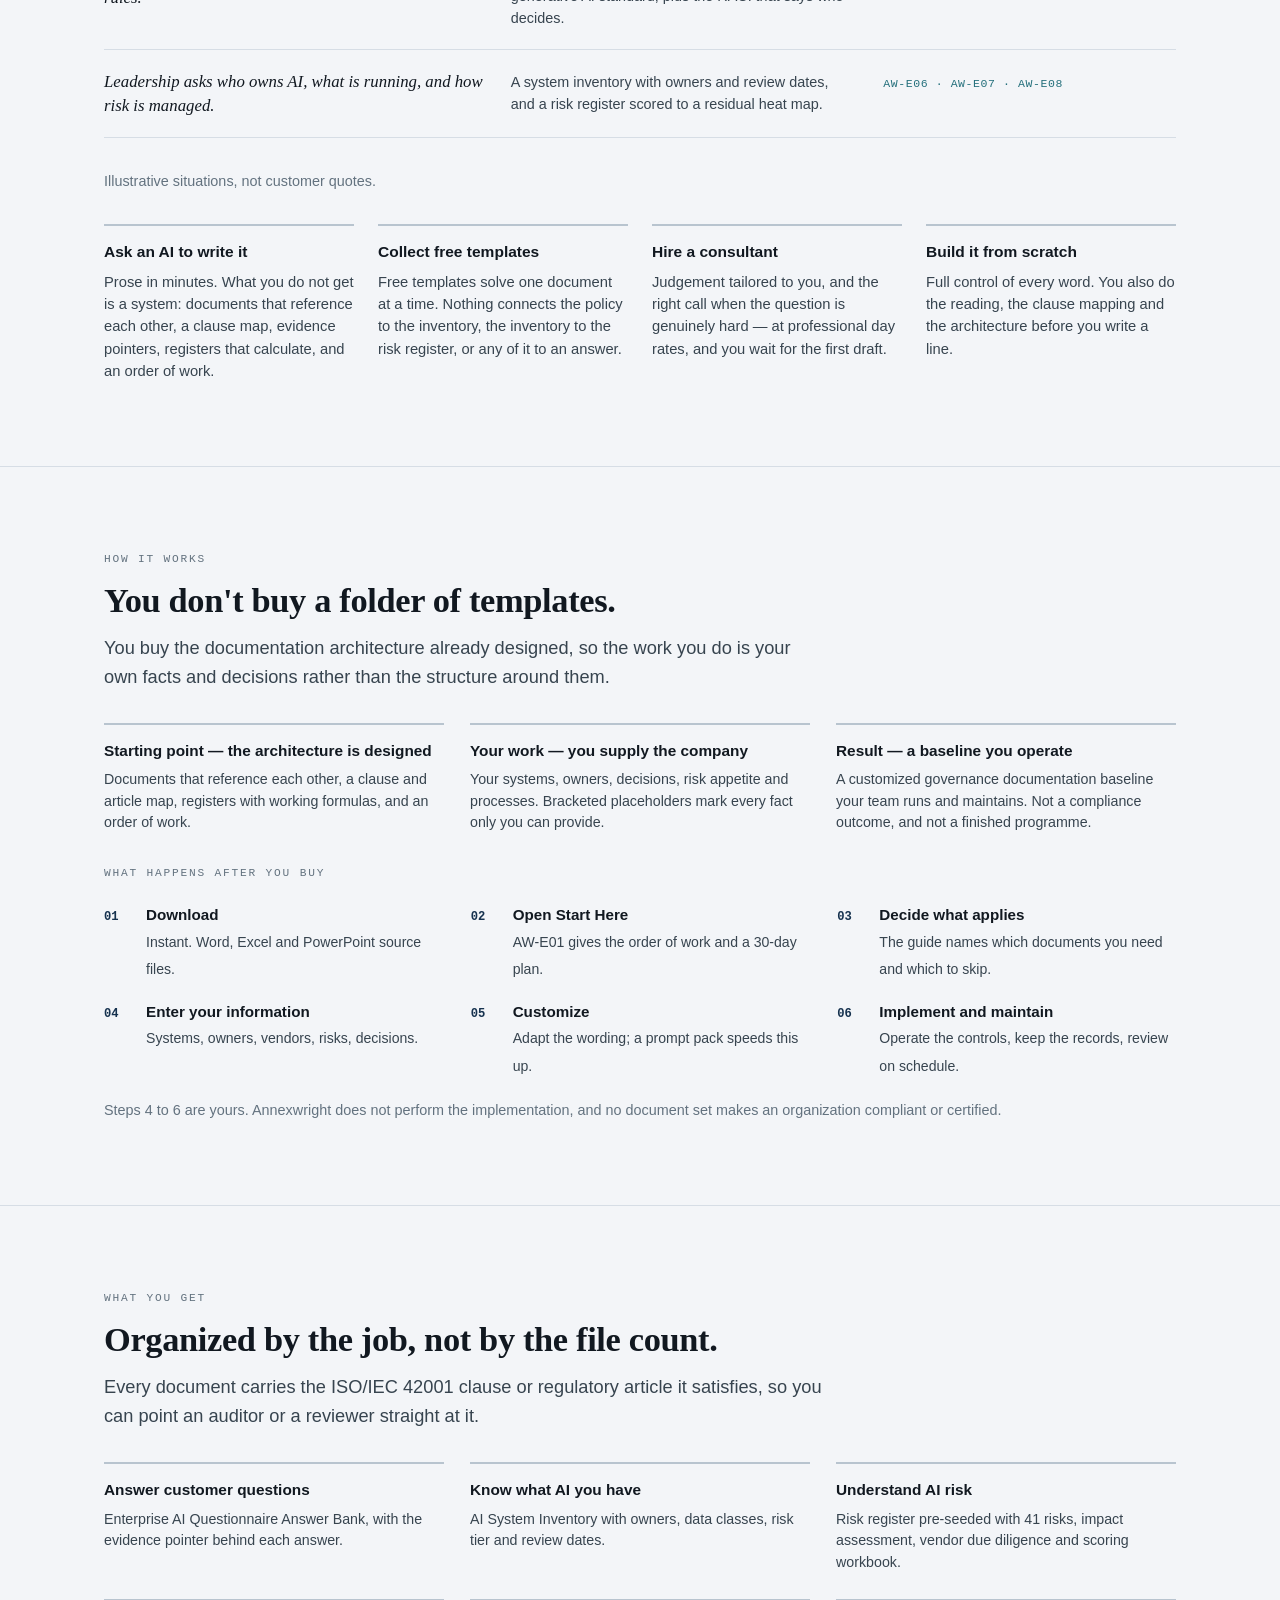
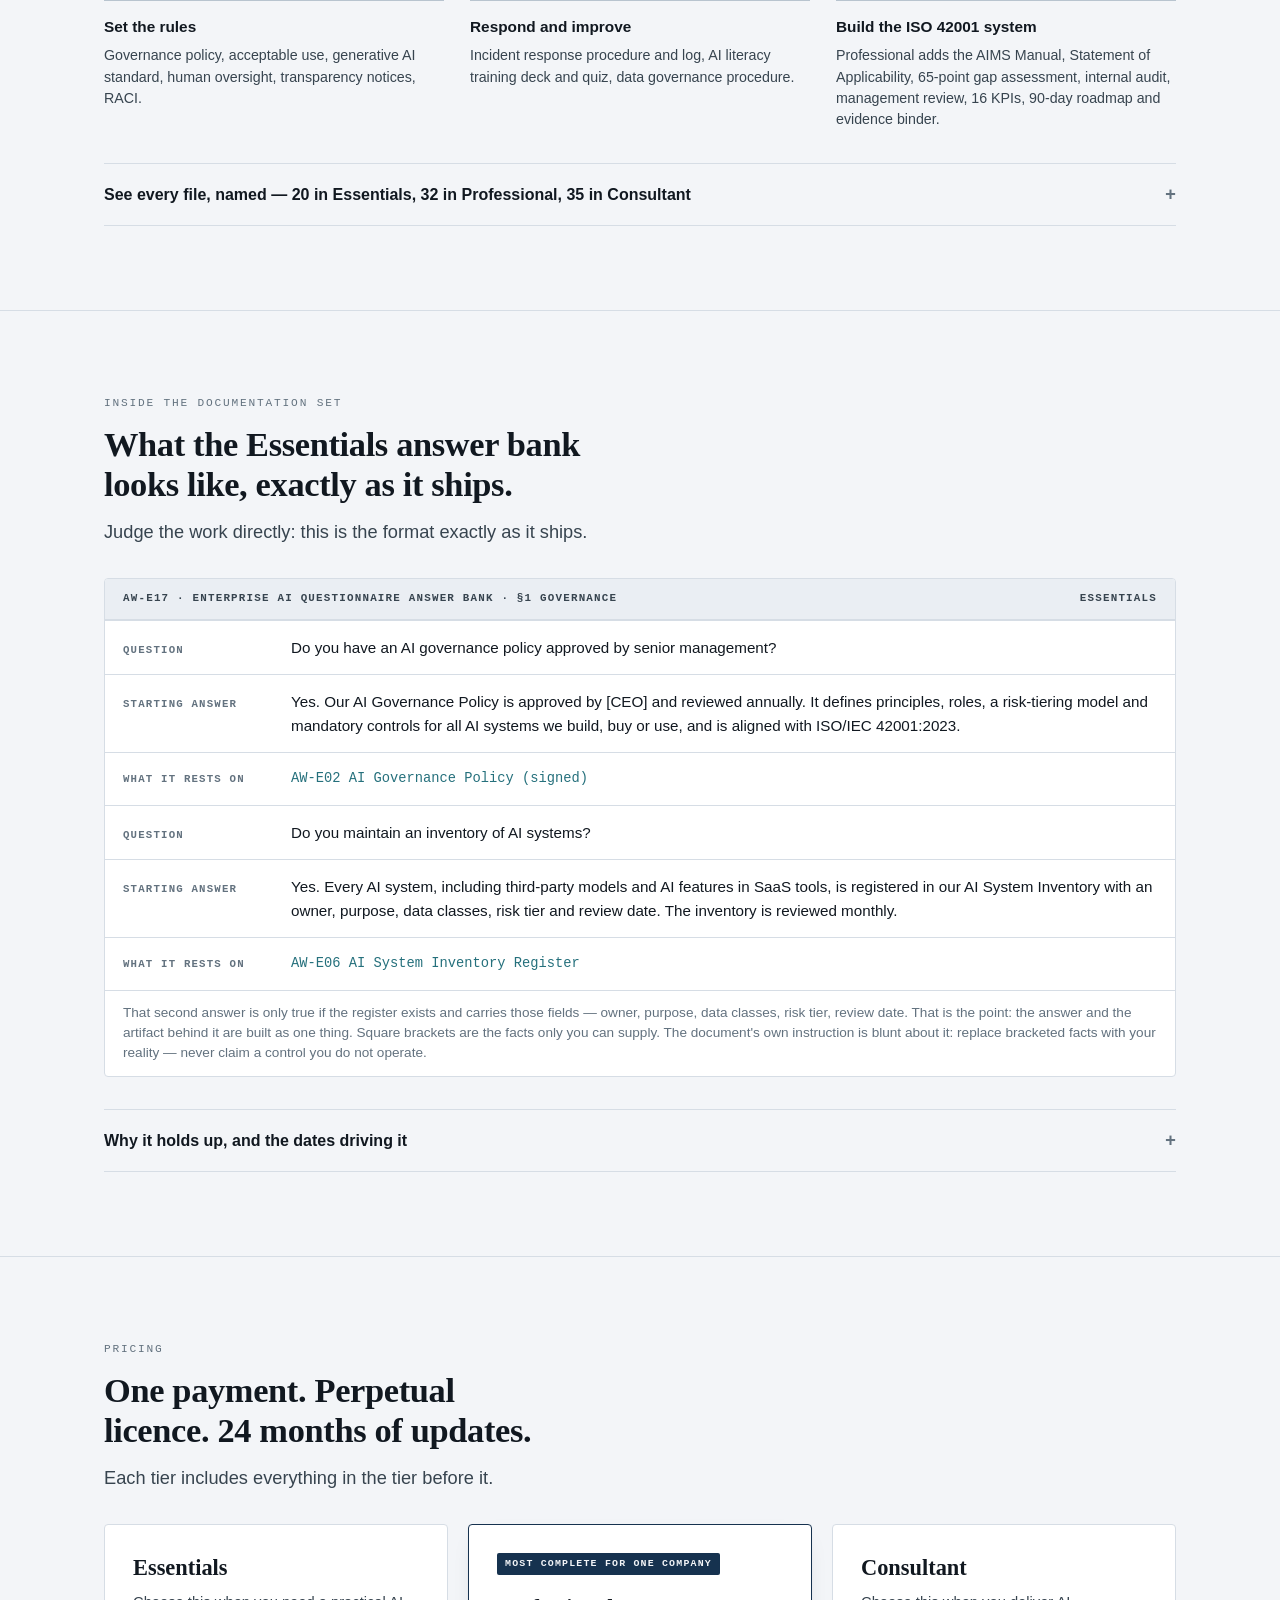
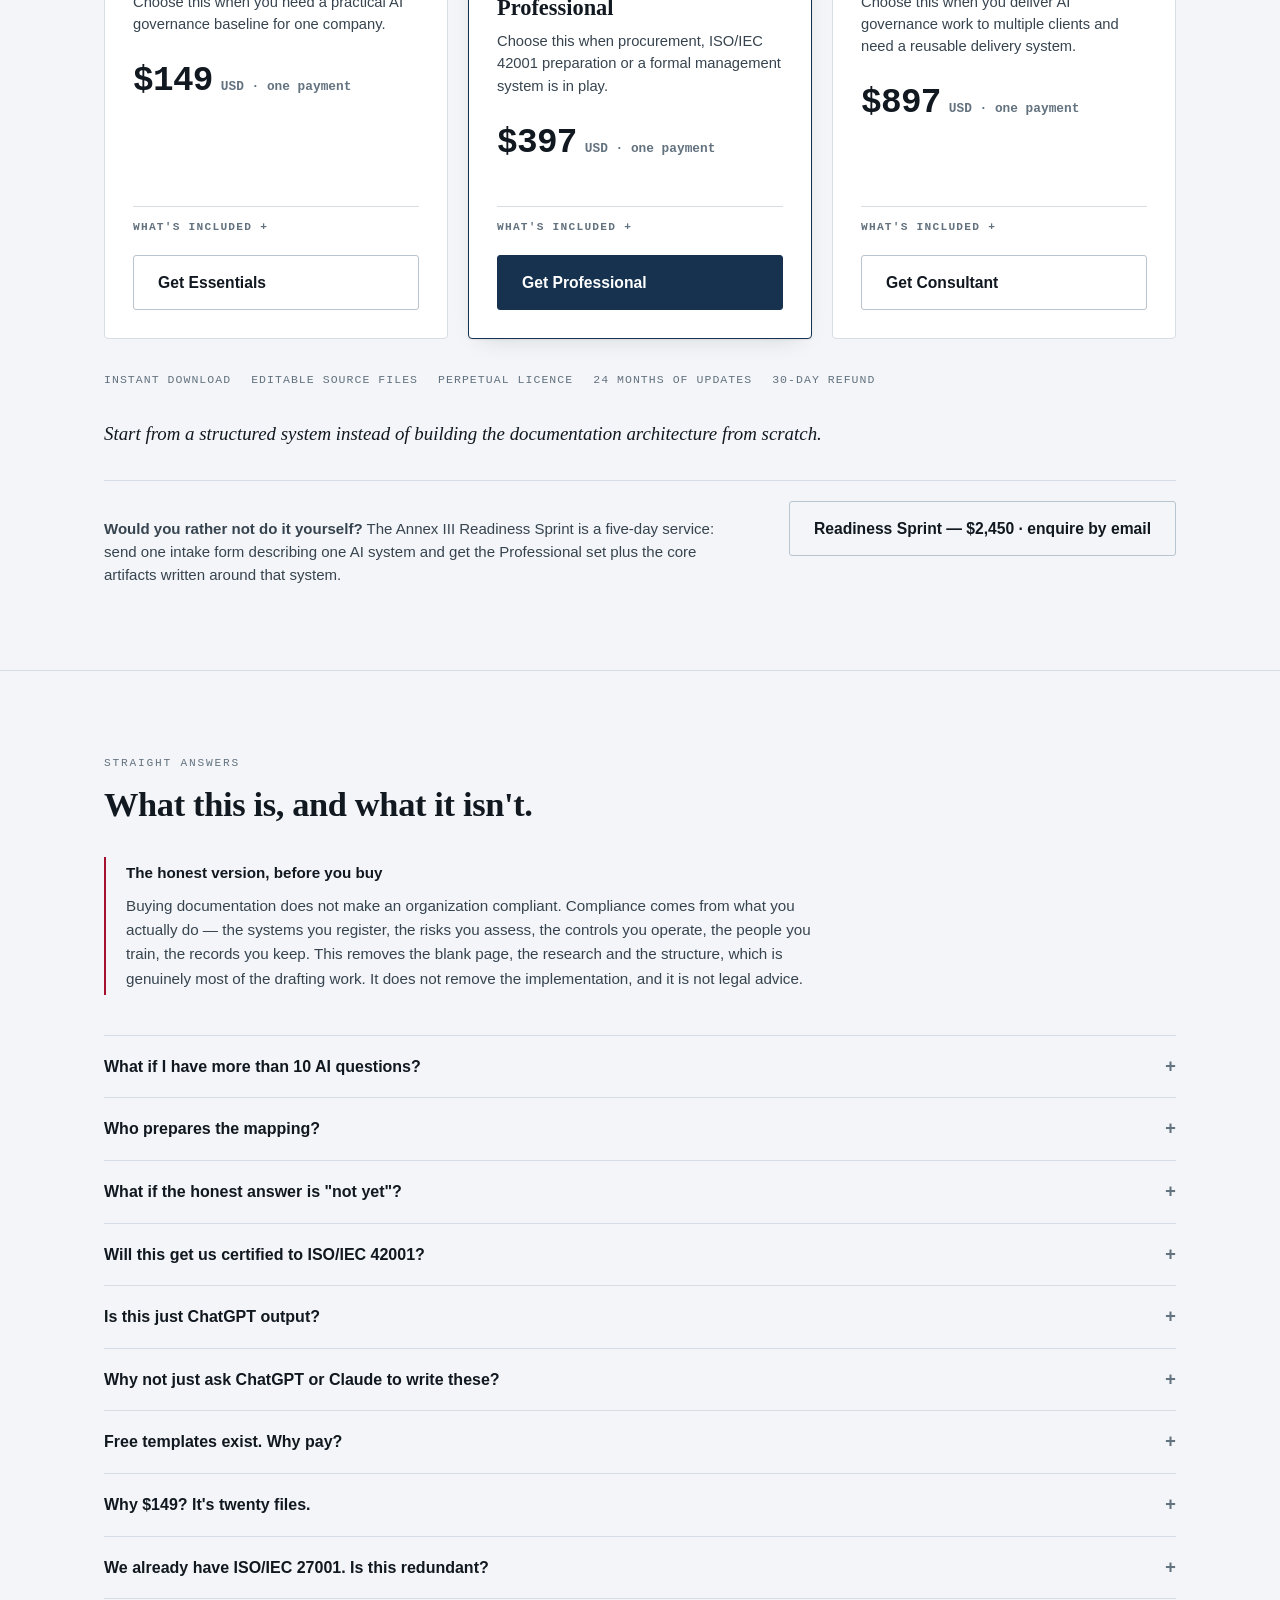
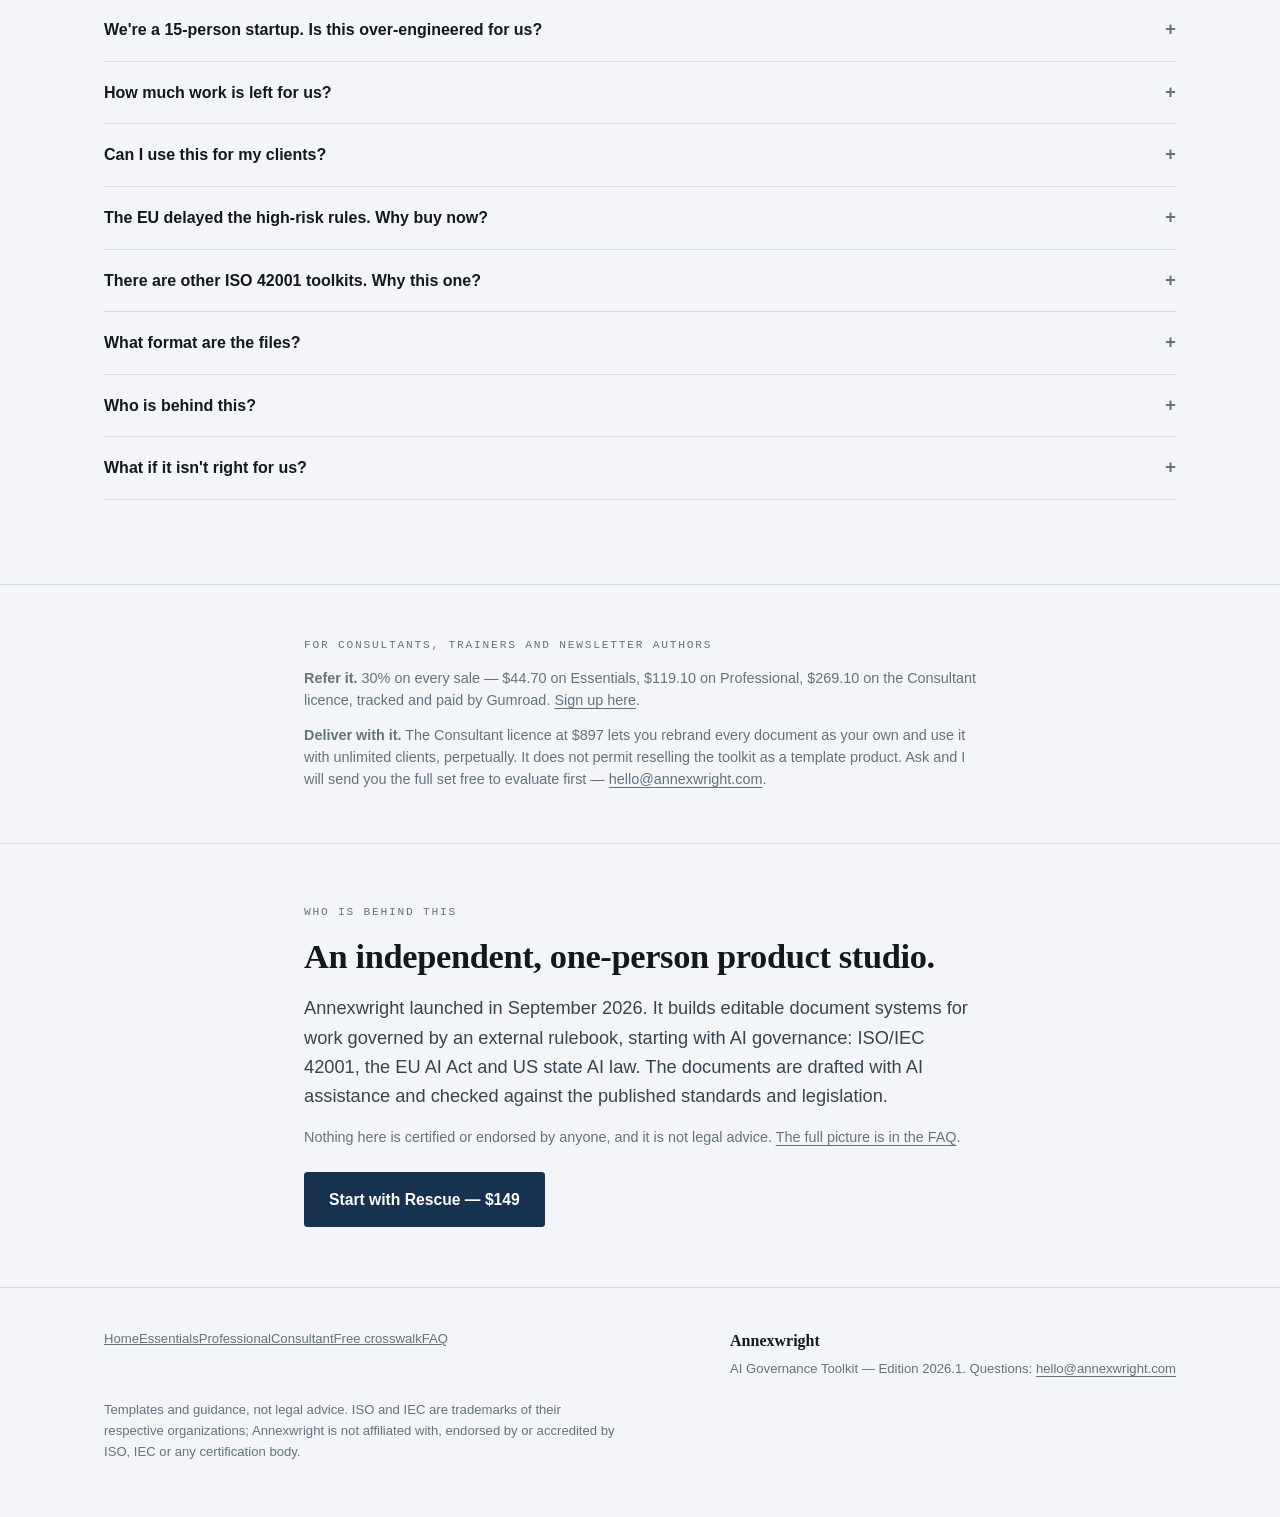
==== commit f3a6c91a: "Apply Precision Blueprint homepage and brand identity" ====
--- a/index.html
+++ b/index.html
@@ -1,5 +1,5 @@
 <!doctype html>
-<html lang="en">
+<html lang="en" data-theme="light">
 <head>
 <meta name="google-site-verification" content="WncVnE_K5VCwD7oDE9aSImcitsLieWIvMkJpbmuMKBQ" />
 
@@ -14,19 +14,19 @@
 <meta property="og:type" content="website">
 <meta property="og:url" content="https://annexwright.com/">
 <meta property="og:site_name" content="Annexwright">
-<meta property="og:image" content="https://annexwright.com/og-image.png">
+<meta property="og:image" content="https://annexwright.com/og-image.png?v=precision-blueprint-20261022">
 <meta property="og:image:width" content="1200">
 <meta property="og:image:height" content="630">
 <meta property="og:image:alt" content="Annexwright — the editable policies, registers, assessments and documentation structure behind your AI governance answers.">
 <meta name="twitter:card" content="summary_large_image">
 <meta name="twitter:title" content="Annexwright — AI Questionnaire Rescue in 24 Hours">
 <meta name="twitter:description" content="Answer the AI section of your customer&#x27;s security questionnaire with an honest answer, the governance artifact behind it, and the evidence a reviewer may ask for. Up to 10 questions, 24 hours, $149.">
-<meta name="twitter:image" content="https://annexwright.com/og-image.png">
-<link rel="icon" href="/favicon.svg" type="image/svg+xml">
-<link rel="apple-touch-icon" href="/apple-touch-icon.png">
-<link rel="preconnect" href="https://fonts.googleapis.com">
-<link rel="preconnect" href="https://fonts.gstatic.com" crossorigin>
-<link rel="stylesheet" href="https://fonts.googleapis.com/css2?family=Spectral:ital,wght@0,400;0,600;0,700;1,400&family=Public+Sans:wght@400;500;600;700&family=IBM+Plex+Mono:wght@400;500;600&display=swap">
+<meta name="twitter:image" content="https://annexwright.com/og-image.png?v=precision-blueprint-20261022">
+<link rel="icon" href="/favicon.svg?v=precision-blueprint-20261022" type="image/svg+xml">
+<link rel="apple-touch-icon" href="/apple-touch-icon.png?v=precision-blueprint-20261022">
+
+
+
 <style>
   :root{
     --paper:#F3F5F8; --surface:#FFFFFF; --surface-2:#EAEEF3; --ink:#111820; --ink-2:#37444F;
@@ -294,13 +294,16 @@
   .getnot ul{margin:0; padding-left:1.1em; display:flex; flex-direction:column; gap:7px; font-size:.94rem; color:var(--ink-2); line-height:1.5}
 </style>
 <script type="application/ld+json">{"@context":"https://schema.org","@graph":[{"@type":"Organization","@id":"https://annexwright.com/#org","name":"Annexwright","url":"https://annexwright.com/","logo":"https://annexwright.com/apple-touch-icon.png","email":"hello@annexwright.com","description":"Independent product studio publishing editable ISO/IEC 42001 and EU AI Act governance documentation systems."},{"@type":"WebSite","@id":"https://annexwright.com/#website","url":"https://annexwright.com/","name":"Annexwright","publisher":{"@id":"https://annexwright.com/#org"},"inLanguage":"en","description":"Editable ISO/IEC 42001 and EU AI Act governance documentation systems."}]}</script>
+<link rel="stylesheet" href="/assets/blueprint.css">
+<meta name="theme-color" content="#215ed5">
 </head>
 <body>
+<a class="skip-link" href="#main-content">Skip to content</a>
 
 <header class="masthead">
   <div class="wrap">
     <a class="brand" href="/">Annexwright</a>
-    <nav>
+    <nav aria-label="Main navigation">
       <a href="#how">How it works</a>
       <a href="#example">Example</a>
       <a href="#rescue">Rescue</a>
@@ -309,10 +312,11 @@
     </nav>
   </div>
 </header>
+<main id="main-content" tabindex="-1">
 
 <!-- ===== HERO — RESCUE ===== -->
 <section class="hero">
-  <div class="wrap">
+  <div class="wrap hero-layout">
     <div class="stack g24 narrow">
       <p class="eyebrow">AI Questionnaire Rescue</p>
       <h1>Your customer's AI security questionnaire is due.</h1>
@@ -322,8 +326,14 @@
         <a class="btn btn-ghost" href="#example">See how one question is answered ↓</a>
       </div>
       <p class="facts"><span>$149 fixed</span><span>up to 10 AI questions</span><span>written mapping within 24 hours</span><span>20 editable governance documents included</span><span>no call needed</span></p>
+      <p class="payment-note">$149 total · $74.50 upfront · $74.50 upon completion</p>
       <p class="trust">Editable governance documentation, mapped to your actual answers. Not legal advice or certification.</p>
     </div>
+    <div class="blueprint-scene" role="group" aria-label="Illustration of connected AI governance documents: Policy, Inventory, Risks and Controls">
+      <div class="scene-heading"><span>THE GOVERNANCE BLUEPRINT</span><button class="motion-toggle" type="button" aria-pressed="false" hidden>Pause motion</button></div>
+      <div class="blueprint-orbit" aria-hidden="true"></div>
+      <div class="document-stage" aria-hidden="true">
+<div class="doc-position doc-0"><div class="blueprint-doc"><div class="doc-meta"><span>AW / 01</span><span>↗</span></div><span class="doc-icon">▤</span><h3>AI Policy</h3><p>Purpose · Ownership · Accountability</p><div class="doc-lines"><i></i><i></i><i></i></div><div class="doc-bottom"><span>Policy</span><span>EDITABLE SOURCE</span></div></div></div><div class="doc-position doc-1"><div class="blueprint-doc"><div class="doc-meta"><span>AW / 02</span><span>↗</span></div><span class="doc-icon">◇</span><h3>AI System Inventory</h3><p>Systems · Owners · Review dates</p><div class="doc-lines"><i></i><i></i><i></i></div><div class="doc-bottom"><span>Inventory</span><span>EDITABLE SOURCE</span></div></div></div><div class="doc-position doc-2"><div class="blueprint-doc"><div class="doc-meta"><span>AW / 03</span><span>↗</span></div><span class="doc-icon">▤</span><h3>Risk Register</h3><p>Identify · Assess · Review</p><div class="doc-lines"><i></i><i></i><i></i></div><div class="doc-bottom"><span>Risks</span><span>EDITABLE SOURCE</span></div></div></div><div class="doc-position doc-3"><div class="blueprint-doc"><div class="doc-meta"><span>AW / 04</span><span>↗</span></div><span class="doc-icon">◇</span><h3>Procedures & Controls</h3><p>Implement · Operate · Record</p><div class="doc-lines"><i></i><i></i><i></i></div><div class="doc-bottom"><span>Controls</span><span>EDITABLE SOURCE</span></div></div></div></div><div class="scene-footer"><span>Policy / Inventory / Risks / Controls</span><span>Connected by design</span></div></div>
   </div>
 </section>
 
@@ -352,9 +362,9 @@
       <h2>One real question, mapped properly</h2>
       <p><span class="samplelabel">Sample format. Not a customer case study.</span></p>
     </div>
-    <div class="xtable-wrap">
+    <div class="xtable-wrap" role="region" aria-label="Comparison table, scroll horizontally" tabindex="0">
       <table class="xtable">
-        <thead><tr><th>Question</th><th>If yes</th><th>If not yet</th><th>Artifact</th><th>Evidence a reviewer may ask for</th></tr></thead>
+        <thead><tr><th scope="col">Question</th><th scope="col">If yes</th><th scope="col">If not yet</th><th scope="col">Artifact</th><th scope="col">Evidence a reviewer may ask for</th></tr></thead>
         <tbody><tr><td class="q" data-l="Question">Do you maintain an inventory of AI systems?</td><td data-l="If yes">"Every AI system we use, including third-party models and AI features inside SaaS tools, is recorded in our AI System Inventory with an owner, purpose, data categories, risk tier and review date. It is reviewed [monthly]."</td><td data-l="If not yet">"We are establishing an AI System Inventory covering built and third-party AI. Target completion: [date]. Current AI use: [list]."</td><td class="ev" data-l="Artifact">AI System Inventory Register, referenced from the AI Governance Policy</td><td data-l="Evidence a reviewer may ask for">Redacted inventory extract · last review date · named owner · evidence that third-party AI (e.g. an AI feature enabled in a SaaS tool) is included, not only in-house models</td></tr></tbody>
       </table>
     </div>
@@ -411,9 +421,9 @@
       <p class="eyebrow">Different job?</p>
       <h2>Choose by situation.</h2>
     </div>
-    <div class="xtable-wrap">
+    <div class="xtable-wrap" role="region" aria-label="Comparison table, scroll horizontally" tabindex="0">
       <table class="xtable">
-        <thead><tr><th>You need</th><th>Choose</th><th>Price</th></tr></thead>
+        <thead><tr><th scope="col">You need</th><th scope="col">Choose</th><th scope="col">Price</th></tr></thead>
         <tbody>
           <tr><td data-l="You need">An urgent questionnaire answered</td><td data-l="Choose"><a href="https://annexwright.gumroad.com/l/rescue">Rescue</a></td><td data-l="Price">$149</td></tr>
           <tr><td data-l="You need">A governance foundation for one company</td><td data-l="Choose"><a href="/essentials/">Essentials</a></td><td data-l="Price">$149</td></tr>
@@ -838,12 +848,14 @@
   </div>
 </section>
 
+</main>
 <footer>
-  <div class="wrap">
+  <div class="wrap"><nav class="footer-links" aria-label="Footer navigation"><a href="/">Home</a><a href="/essentials/">Essentials</a><a href="/professional/">Professional</a><a href="/consultant/">Consultant</a><a href="/iso-42001-crosswalk/">Free crosswalk</a><a href="/#faq">FAQ</a></nav>
     <span><span class="fbrand">Annexwright</span>AI Governance Toolkit — Edition 2026.1. Questions: <a class="ilink" href="mailto:hello@annexwright.com">hello@annexwright.com</a></span>
     <span style="max-width:520px">Templates and guidance, not legal advice. ISO and IEC are trademarks of their respective organizations; Annexwright is not affiliated with, endorsed by or accredited by ISO, IEC or any certification body.</span>
   </div>
 </footer>
 
+<script src="/assets/blueprint.js" defer></script>
 </body>
 </html>
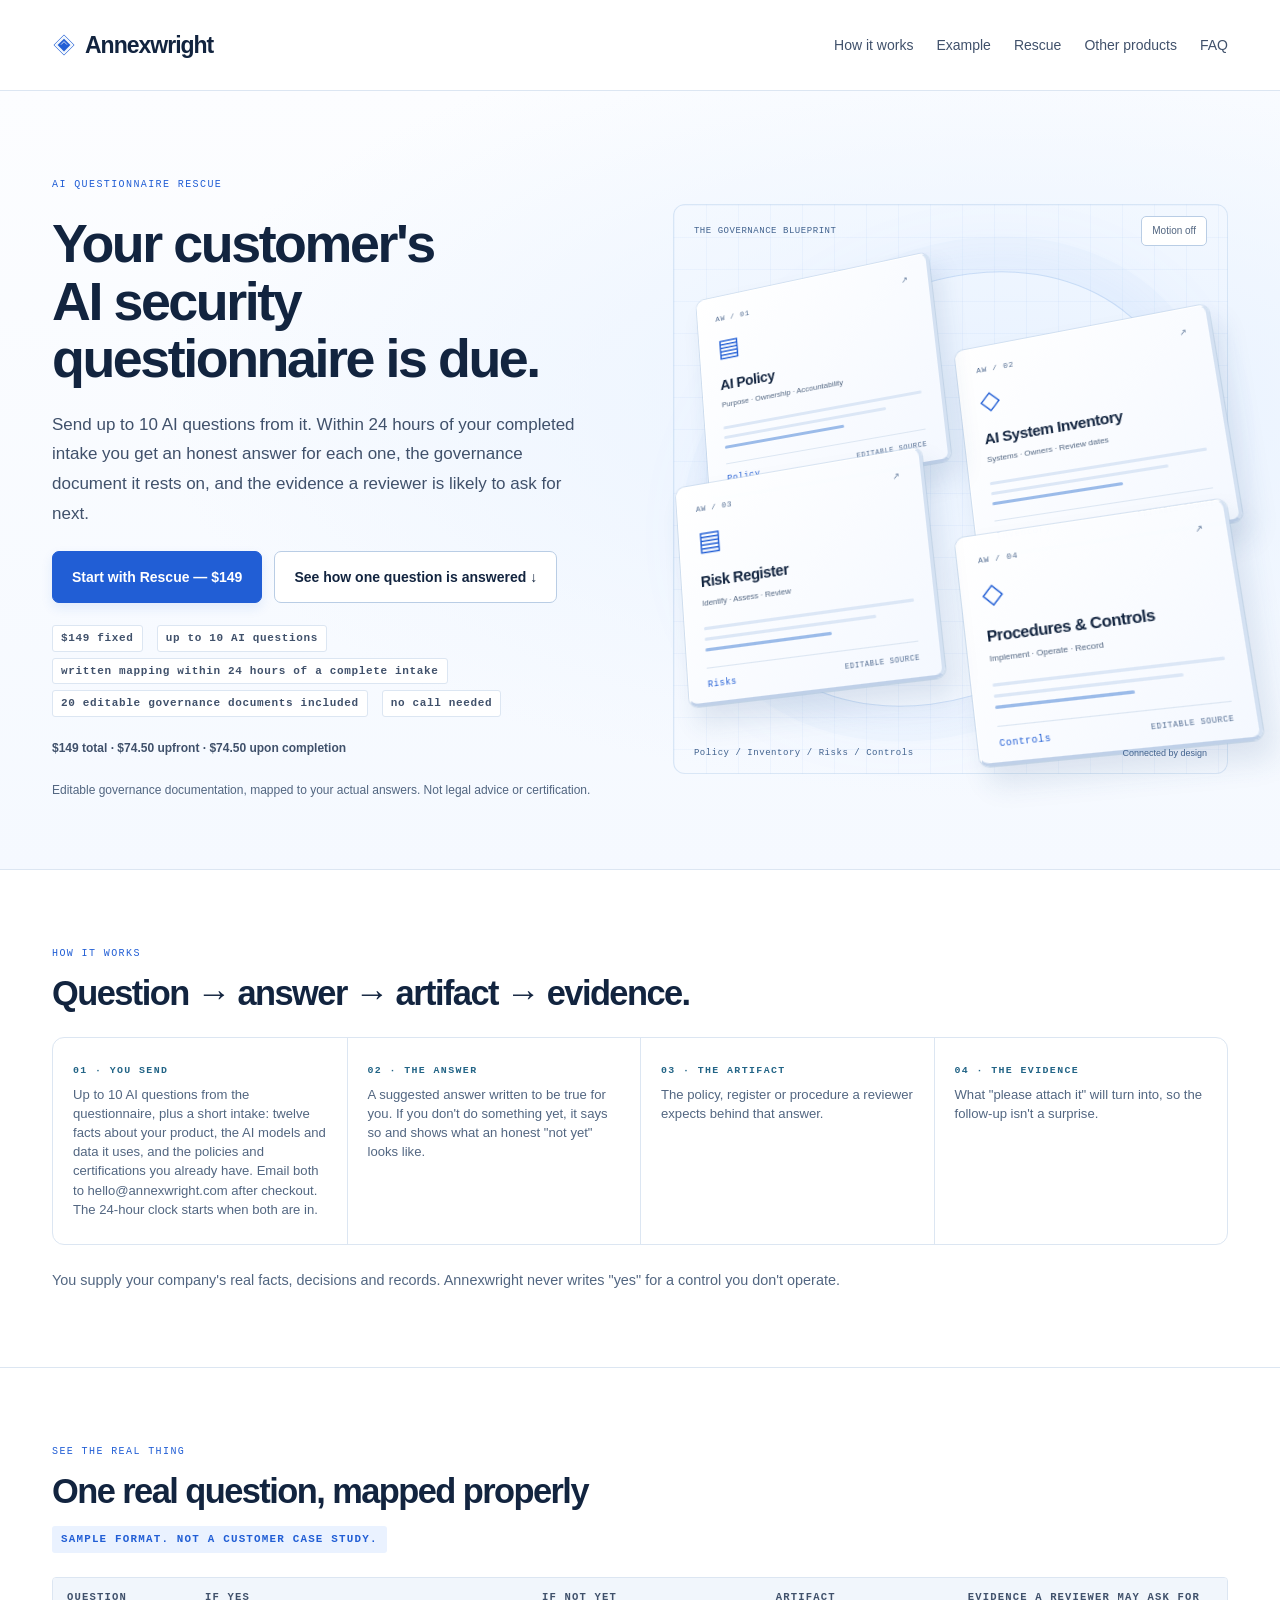
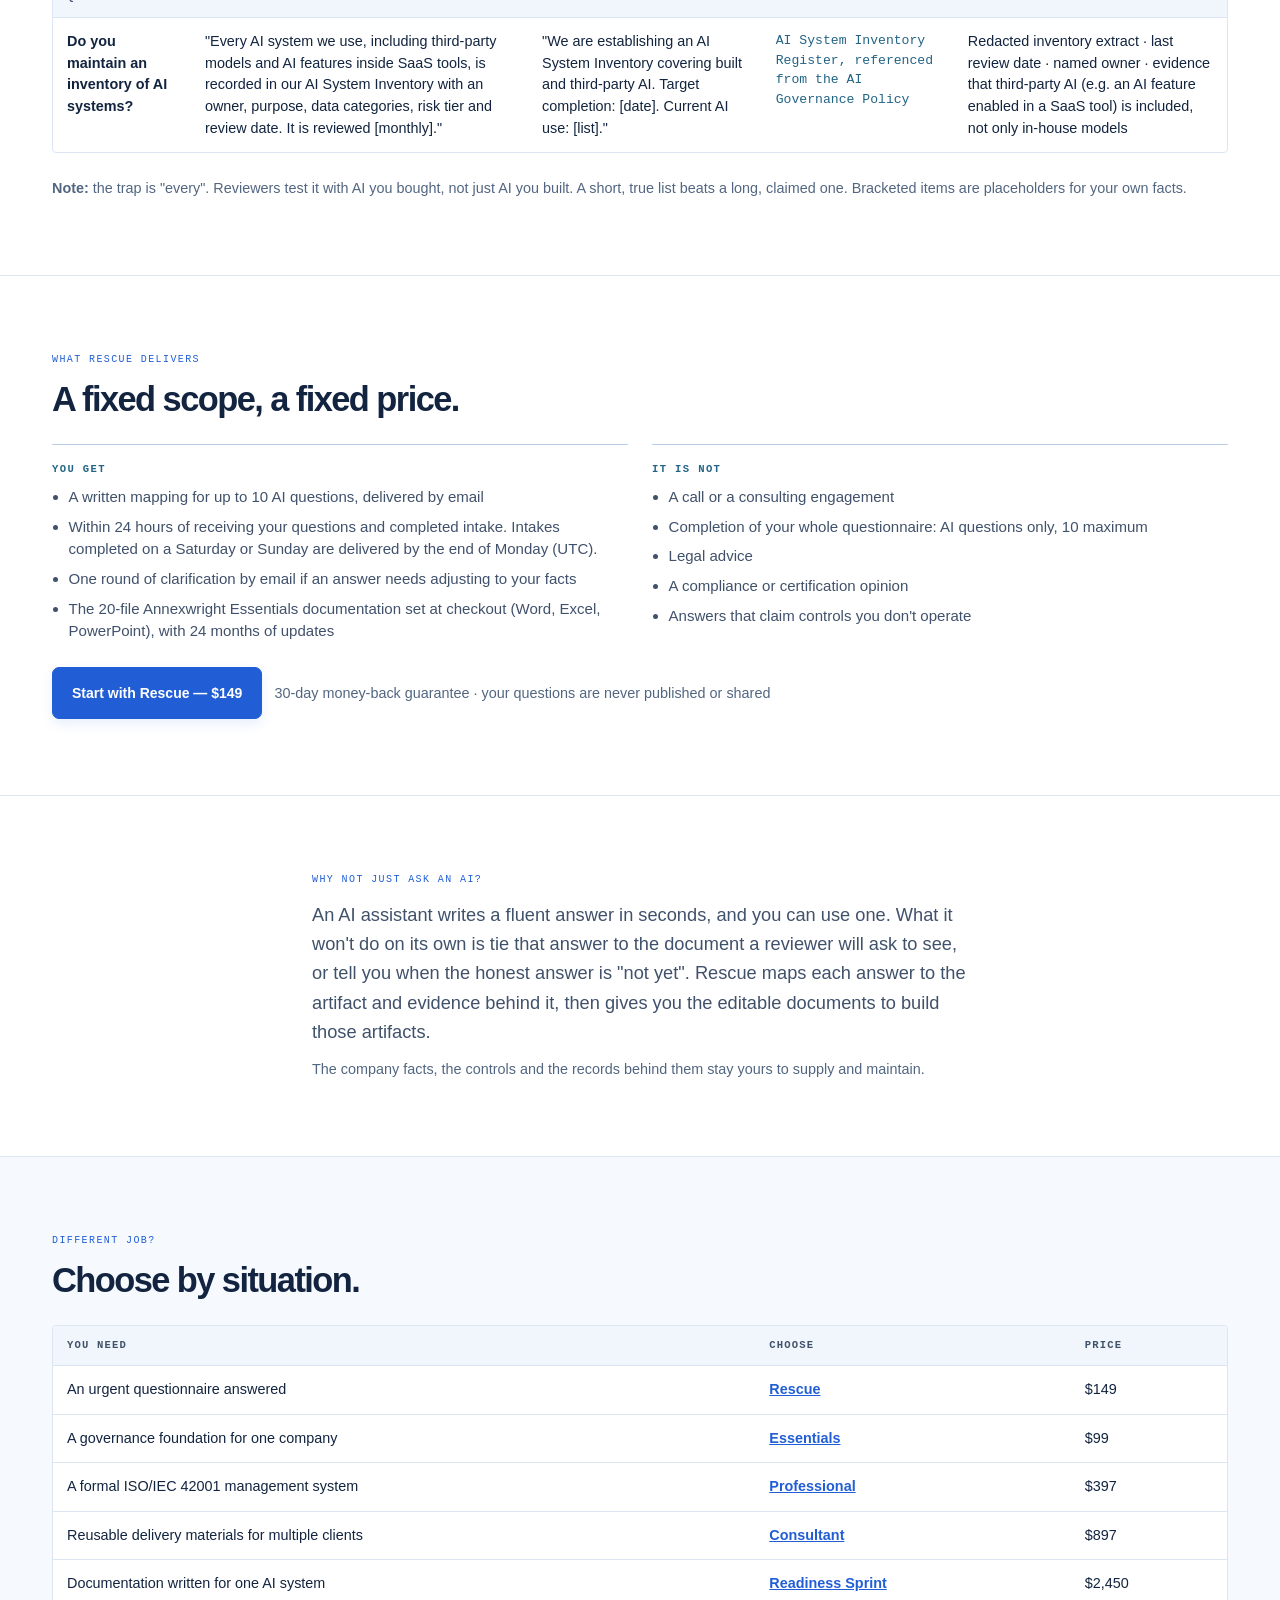
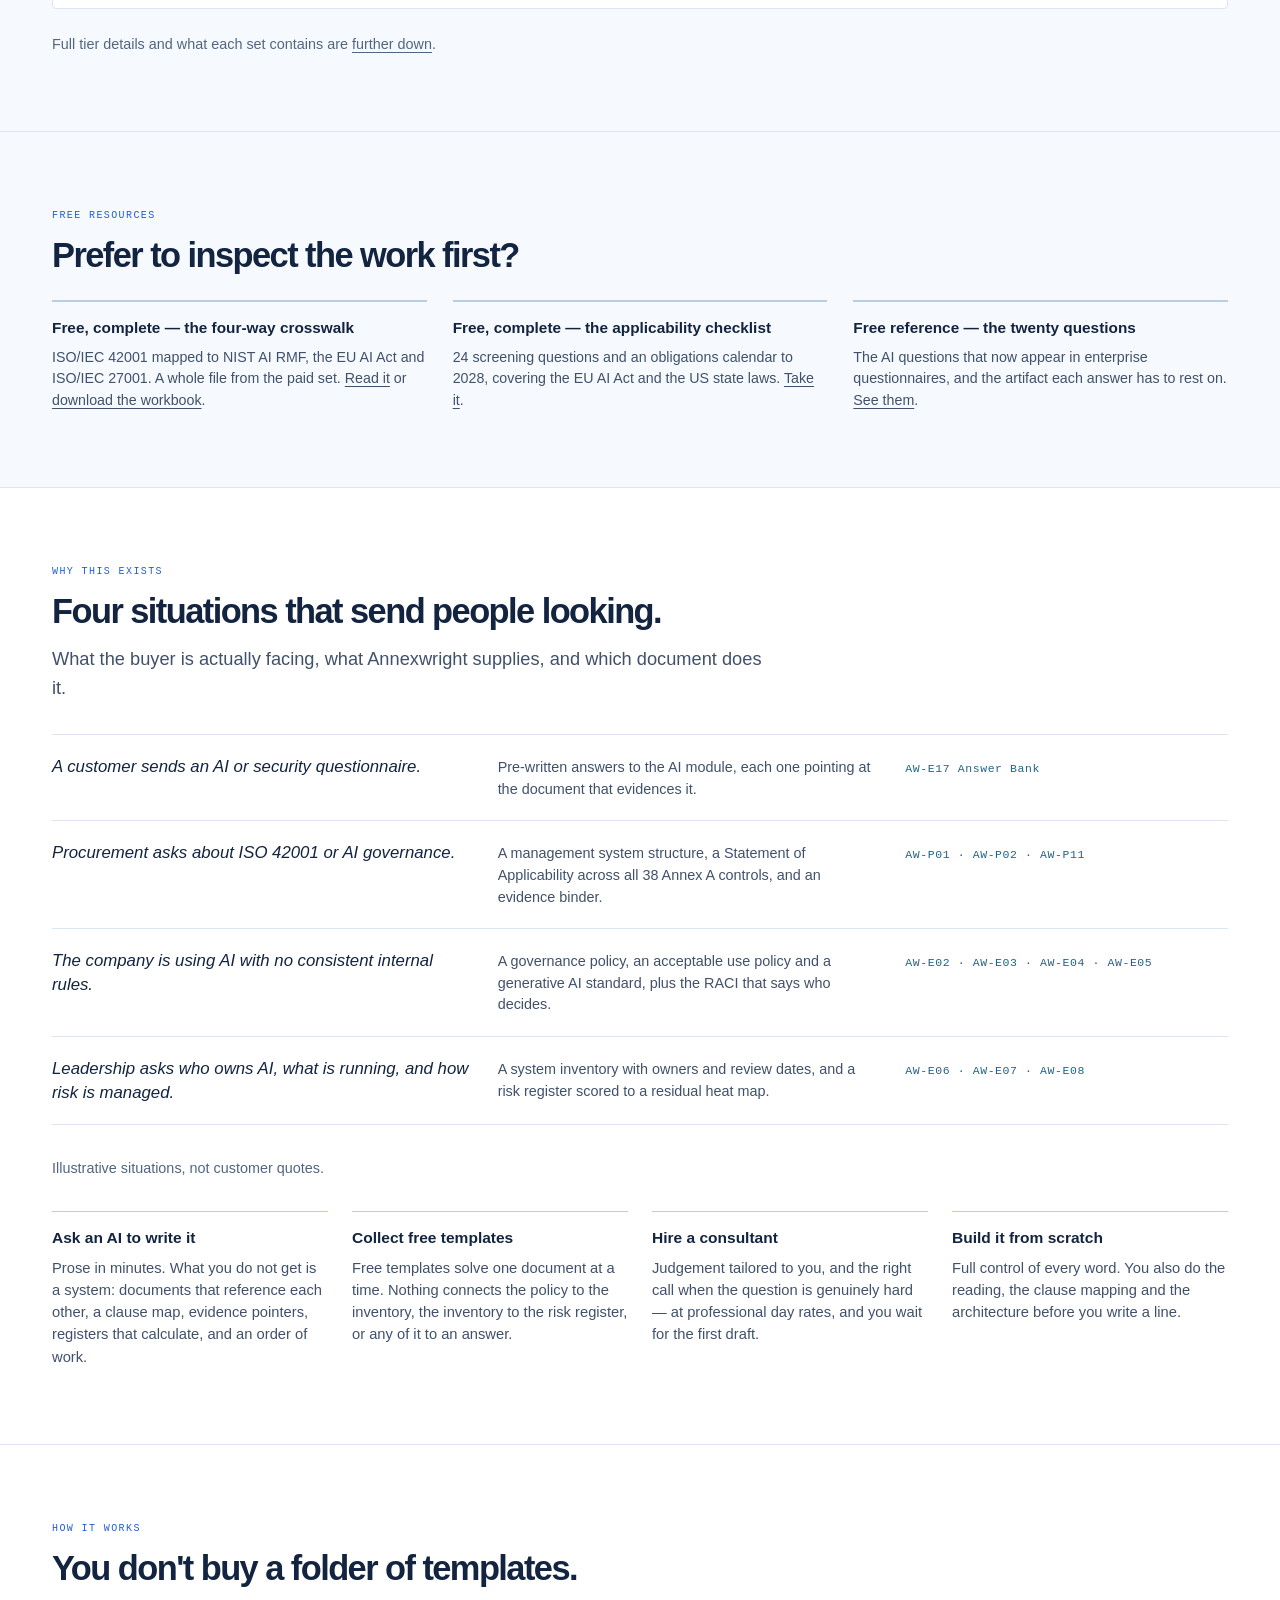
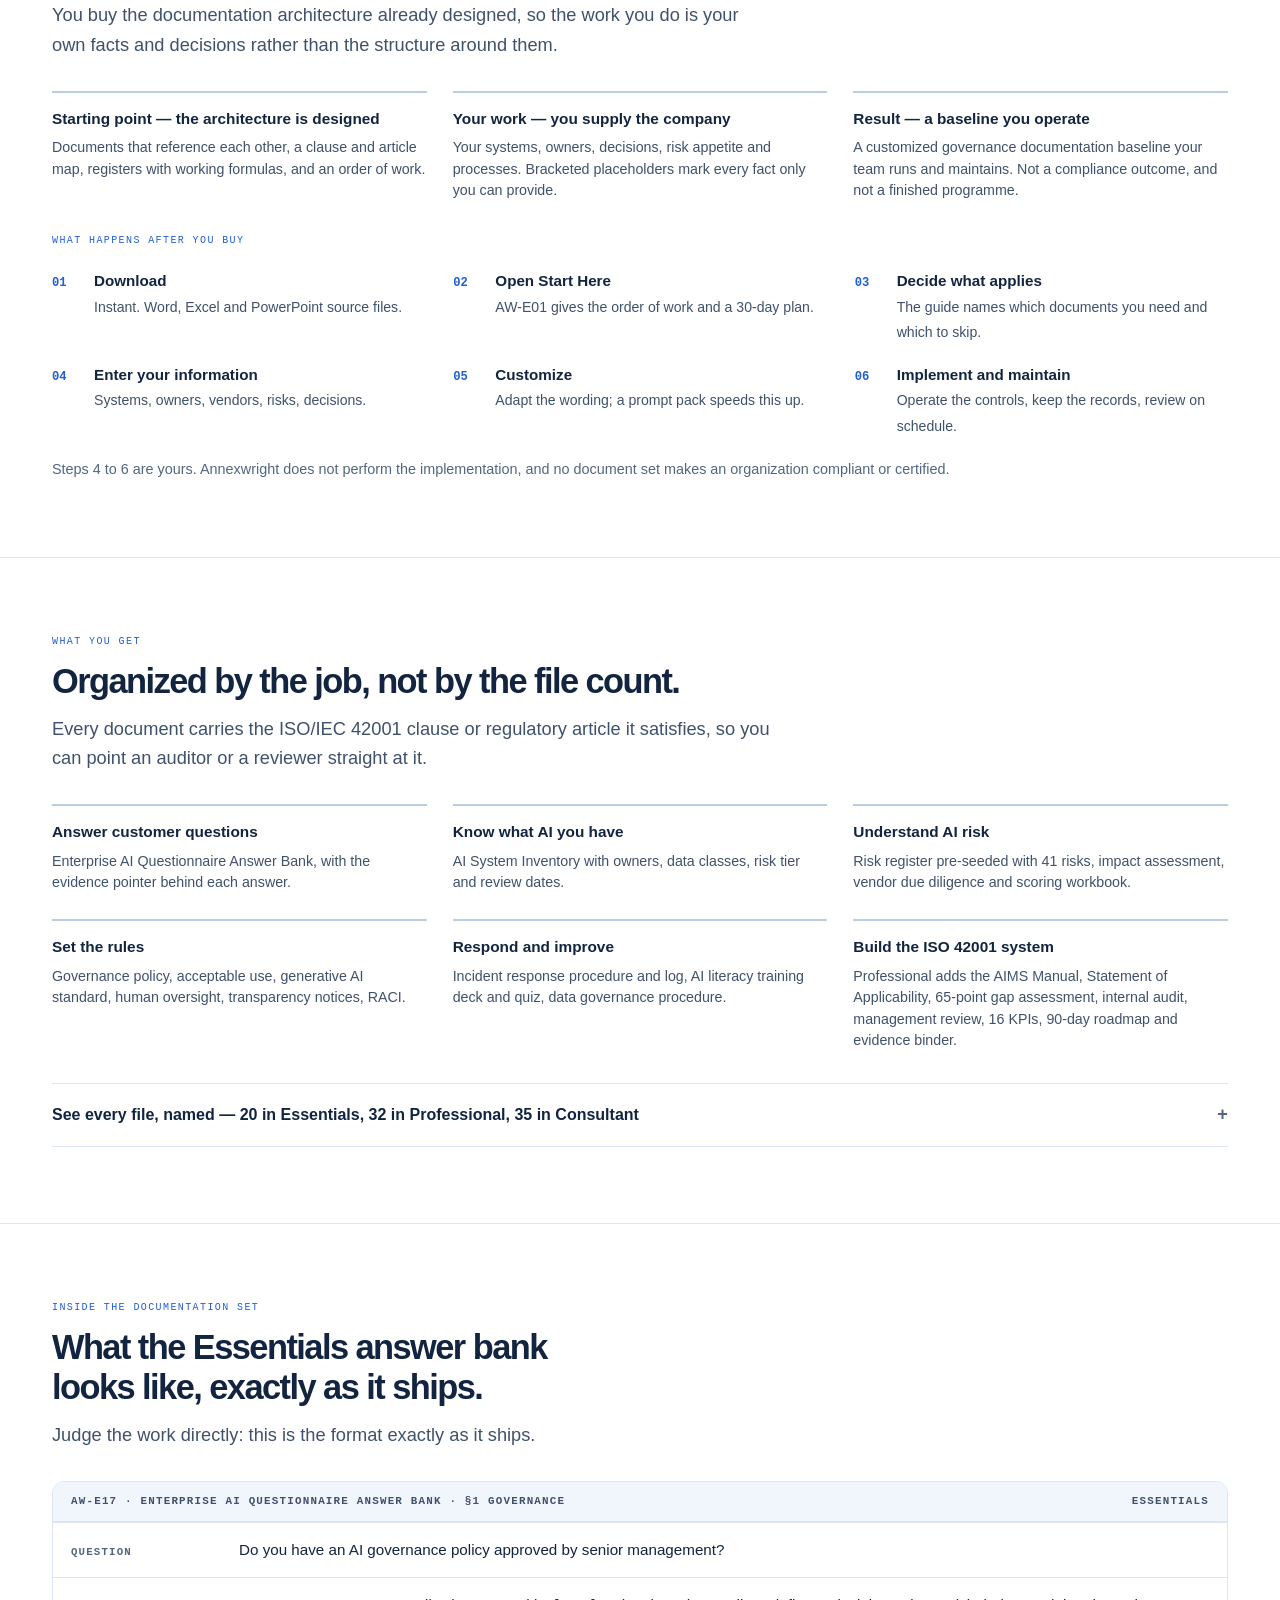
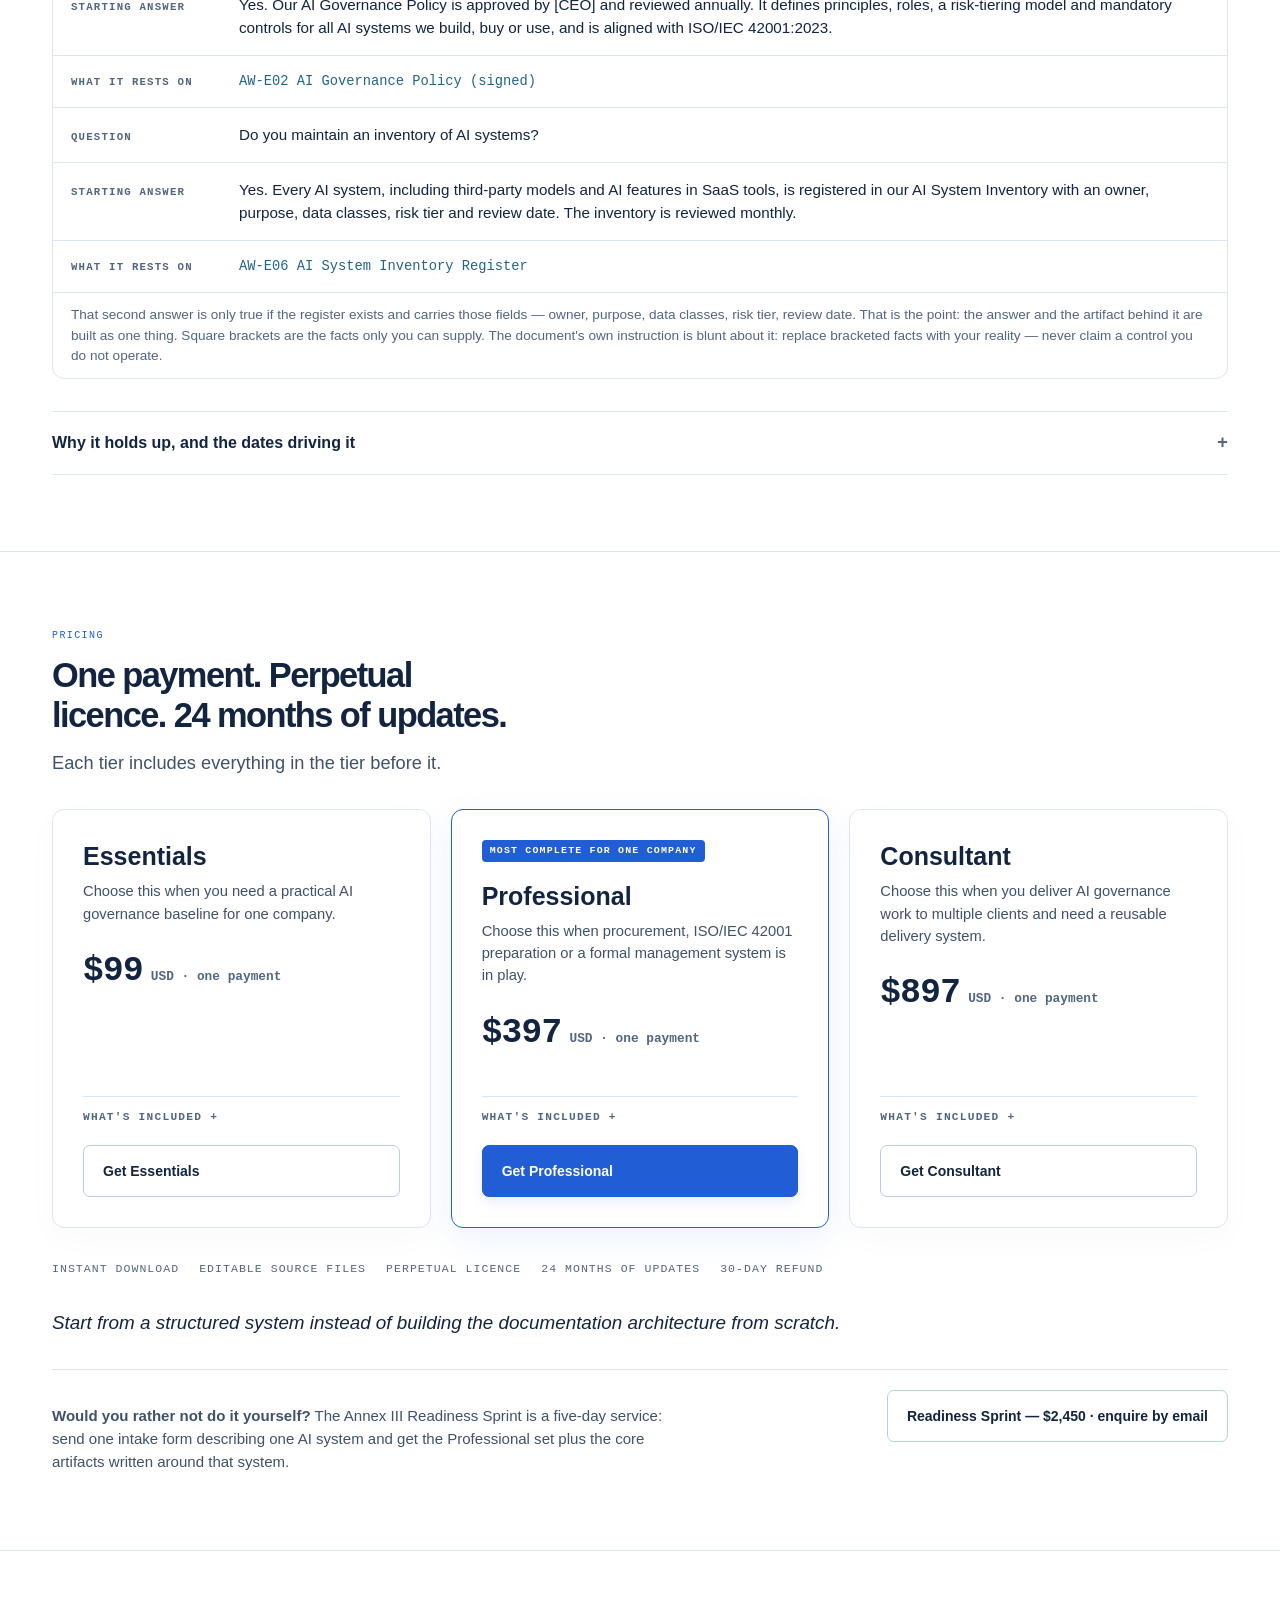
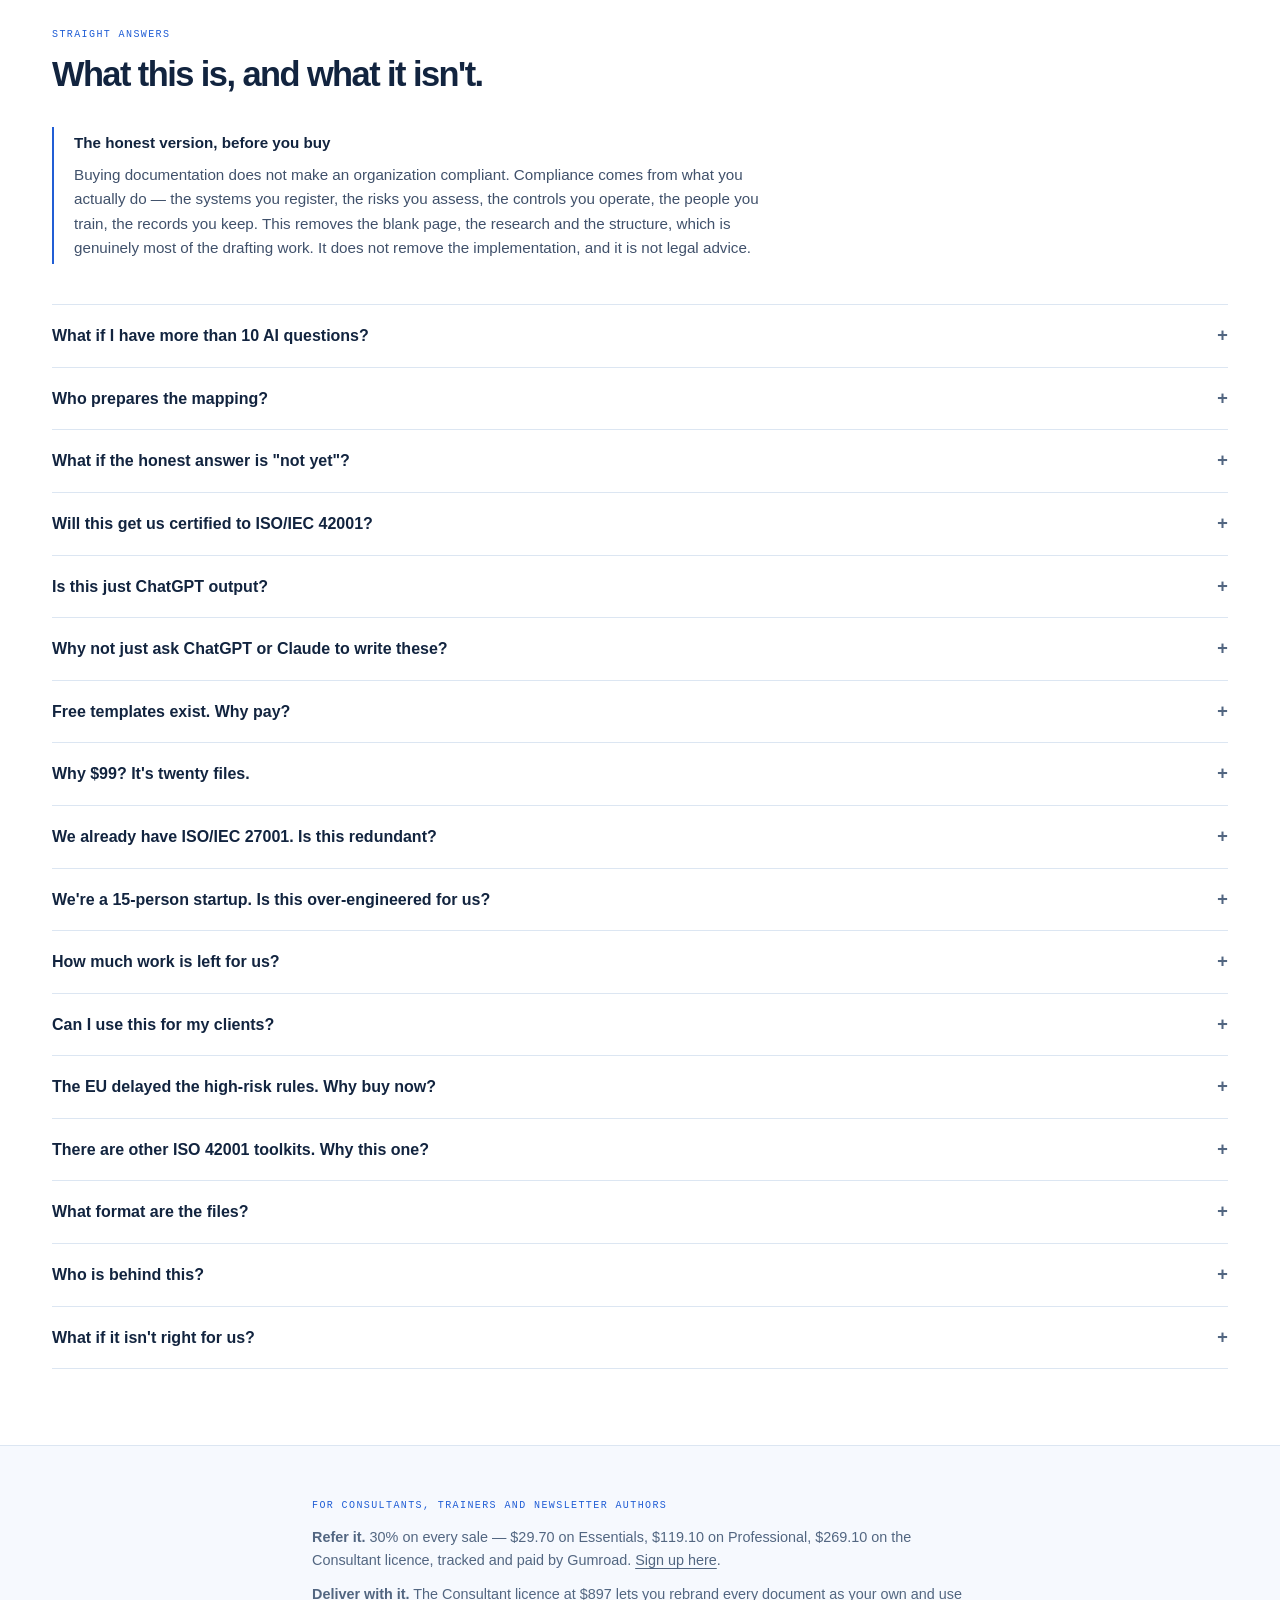
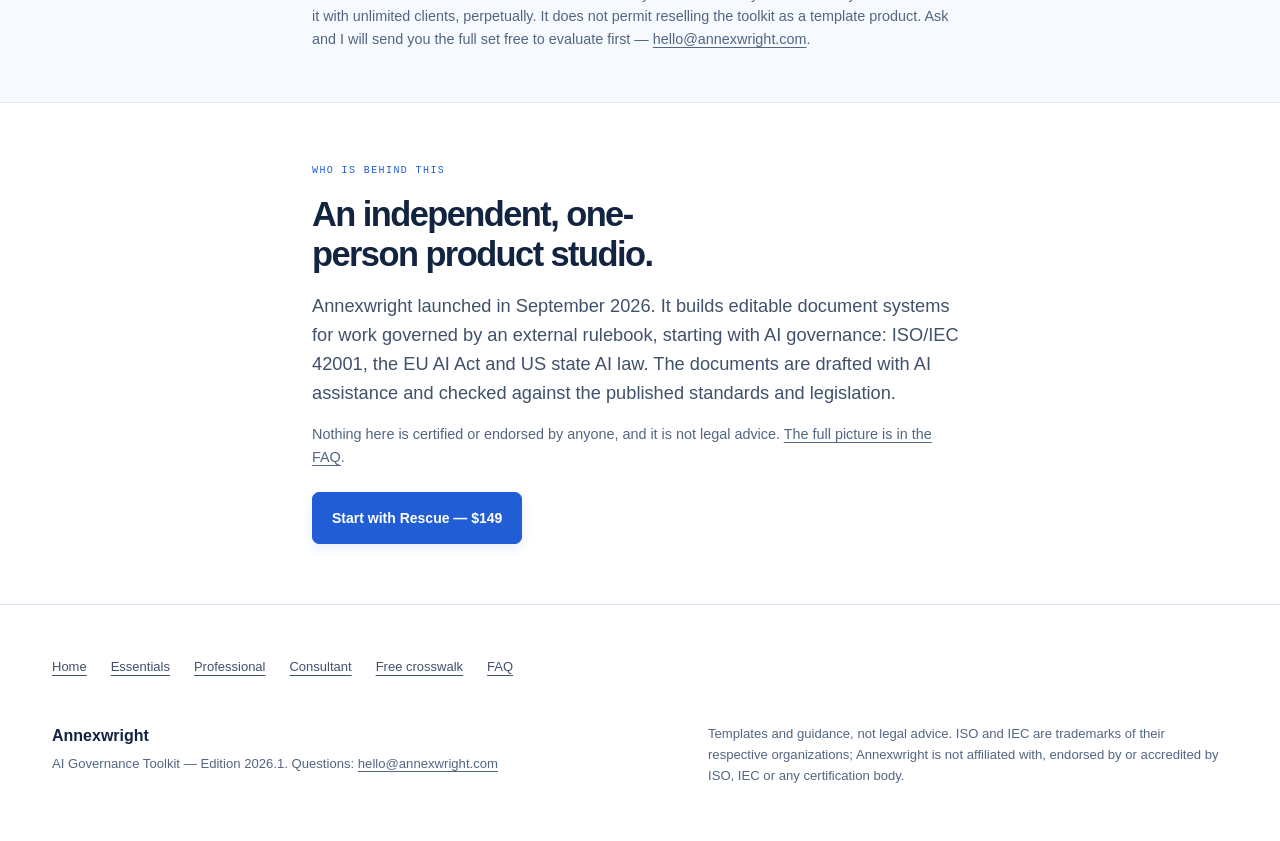
==== commit 0da48857: "Essentials $99; Rescue intake and delivery terms" ====
--- a/index.html
+++ b/index.html
@@ -320,12 +320,12 @@
     <div class="stack g24 narrow">
       <p class="eyebrow">AI Questionnaire Rescue</p>
       <h1>Your customer's AI security questionnaire is due.</h1>
-      <p class="lede">Send up to 10 AI questions from it. Within 24 hours you get an honest answer for each one, the governance document it rests on, and the evidence a reviewer is likely to ask for next.</p>
+      <p class="lede">Send up to 10 AI questions from it. Within 24 hours of your completed intake you get an honest answer for each one, the governance document it rests on, and the evidence a reviewer is likely to ask for next.</p>
       <div class="cta-row">
         <a class="btn btn-primary" href="https://annexwright.gumroad.com/l/rescue">Start with Rescue — $149</a>
         <a class="btn btn-ghost" href="#example">See how one question is answered ↓</a>
       </div>
-      <p class="facts"><span>$149 fixed</span><span>up to 10 AI questions</span><span>written mapping within 24 hours</span><span>20 editable governance documents included</span><span>no call needed</span></p>
+      <p class="facts"><span>$149 fixed</span><span>up to 10 AI questions</span><span>written mapping within 24 hours of a complete intake</span><span>20 editable governance documents included</span><span>no call needed</span></p>
       <p class="payment-note">$149 total · $74.50 upfront · $74.50 upon completion</p>
       <p class="trust">Editable governance documentation, mapped to your actual answers. Not legal advice or certification.</p>
     </div>
@@ -345,7 +345,7 @@
       <h2>Question → answer → artifact → evidence.</h2>
     </div>
     <div class="flow f4">
-      <div class="fs"><span class="n">01 · You send</span><span class="d">Up to 10 AI questions from the questionnaire, plus one line on your product and how it uses AI. Email them to hello@annexwright.com after checkout.</span></div>
+      <div class="fs"><span class="n">01 · You send</span><span class="d">Up to 10 AI questions from the questionnaire, plus a short intake: twelve facts about your product, the AI models and data it uses, and the policies and certifications you already have. Email both to hello@annexwright.com after checkout. The 24-hour clock starts when both are in.</span></div>
       <div class="fs"><span class="n">02 · The answer</span><span class="d">A suggested answer written to be true for you. If you don't do something yet, it says so and shows what an honest "not yet" looks like.</span></div>
       <div class="fs"><span class="n">03 · The artifact</span><span class="d">The policy, register or procedure a reviewer expects behind that answer.</span></div>
       <div class="fs"><span class="n">04 · The evidence</span><span class="d">What "please attach it" will turn into, so the follow-up isn't a surprise.</span></div>
@@ -383,7 +383,7 @@
       <div class="card getnot"><span class="tag">You get</span>
         <ul>
           <li>A written mapping for up to 10 AI questions, delivered by email</li>
-          <li>Within 24 hours of receiving your questions</li>
+          <li>Within 24 hours of receiving your questions and completed intake. Intakes completed on a Saturday or Sunday are delivered by the end of Monday (UTC).</li>
           <li>One round of clarification by email if an answer needs adjusting to your facts</li>
           <li>The 20-file Annexwright Essentials documentation set at checkout (Word, Excel, PowerPoint), with 24 months of updates</li>
         </ul>
@@ -426,7 +426,7 @@
         <thead><tr><th scope="col">You need</th><th scope="col">Choose</th><th scope="col">Price</th></tr></thead>
         <tbody>
           <tr><td data-l="You need">An urgent questionnaire answered</td><td data-l="Choose"><a href="https://annexwright.gumroad.com/l/rescue">Rescue</a></td><td data-l="Price">$149</td></tr>
-          <tr><td data-l="You need">A governance foundation for one company</td><td data-l="Choose"><a href="/essentials/">Essentials</a></td><td data-l="Price">$149</td></tr>
+          <tr><td data-l="You need">A governance foundation for one company</td><td data-l="Choose"><a href="/essentials/">Essentials</a></td><td data-l="Price">$99</td></tr>
           <tr><td data-l="You need">A formal ISO/IEC 42001 management system</td><td data-l="Choose"><a href="/professional/">Professional</a></td><td data-l="Price">$397</td></tr>
           <tr><td data-l="You need">Reusable delivery materials for multiple clients</td><td data-l="Choose"><a href="/consultant/">Consultant</a></td><td data-l="Price">$897</td></tr>
           <tr><td data-l="You need">Documentation written for one AI system</td><td data-l="Choose"><a href="mailto:hello@annexwright.com?subject=Readiness%20Sprint%20enquiry">Readiness Sprint</a></td><td data-l="Price">$2,450</td></tr>
@@ -661,7 +661,7 @@
           <h3><a href="/essentials/" style="text-decoration:none">Essentials</a></h3>
           <p class="who">Choose this when you need a practical AI governance baseline for one company.</p>
         </div>
-        <div class="price"><span class="amt">$149</span><span class="cur">USD · one payment</span></div>
+        <div class="price"><span class="amt">$99</span><span class="cur">USD · one payment</span></div>
         <div class="spacer"></div>
         <details>
           <summary>What's included</summary>
@@ -783,7 +783,7 @@
         <div class="disclose-body">Free templates solve one document at a time, which is genuinely useful if one document is what you need. What they do not do is connect: the policy to the inventory, the inventory to the risk register, the register to the impact assessment, and all of it to the answer you give a customer. Assembling that yourself is the work. If you want to test the quality before spending anything, one complete file from the paid set is free on this site with no email required.</div>
       </details>
       <details class="disclose">
-        <summary>Why $149? It's twenty files.</summary>
+        <summary>Why $99? It's twenty files.</summary>
         <div class="disclose-body">Not because there are twenty files — another vendor will always claim more. Because the documentation architecture has already been designed: what each document contains, how they reference each other, which ISO/IEC 42001 clause or regulatory article each one satisfies, which registers calculate what, and the sequence you work through them in. The file count is evidence that the system is substantial, not the reason for the price.</div>
       </details>
       <details class="disclose">
@@ -830,7 +830,7 @@
 <section id="partners">
   <div class="wrap stack g12 narrow">
     <p class="eyebrow">For consultants, trainers and newsletter authors</p>
-    <p class="small"><strong>Refer it.</strong> 30% on every sale — $44.70 on Essentials, $119.10 on Professional, $269.10 on the Consultant licence, tracked and paid by Gumroad. <a class="ilink" href="https://annexwright.gumroad.com/affiliates">Sign up here</a>.</p>
+    <p class="small"><strong>Refer it.</strong> 30% on every sale — $29.70 on Essentials, $119.10 on Professional, $269.10 on the Consultant licence, tracked and paid by Gumroad. <a class="ilink" href="https://annexwright.gumroad.com/affiliates">Sign up here</a>.</p>
     <p class="small"><strong>Deliver with it.</strong> The Consultant licence at $897 lets you rebrand every document as your own and use it with unlimited clients, perpetually. It does not permit reselling the toolkit as a template product. Ask and I will send you the full set free to evaluate first — <a class="ilink" href="mailto:hello@annexwright.com">hello@annexwright.com</a>.</p>
   </div>
 </section>
--- a/assets/blueprint.css
+++ b/assets/blueprint.css
@@ -0,0 +1,58 @@
+/* Precision Blueprint — no rendering dependencies or external assets. */
+:root[data-theme="light"]{--paper:#fff;--surface:#fff;--surface-2:#f1f6fc;--ink:#12243f;--ink-2:#40516b;--muted:#526681;--line:#dce6f2;--line-strong:#b9cde5;--navy:#215ed5;--navy-2:#10274b;--crimson:#215ed5;--teal:#226486;--serif:Arial,Helvetica,sans-serif;--sans:Arial,Helvetica,sans-serif;--mono:ui-monospace,Menlo,monospace;--wrap:1240px}
+body{font-size:16px}h1,h2{letter-spacing:-.045em}h2{font-weight:700}section{padding:76px 0}.wrap{padding-left:32px;padding-right:32px}.masthead{background:#fff;color:var(--ink);border-bottom:1px solid var(--line);padding:23px 0}.brand{font-size:23px;letter-spacing:-1px}.brand:before{content:'◈';color:var(--navy);margin-right:9px}.masthead nav{color:var(--ink-2);gap:23px;font-size:14px}.masthead nav a:hover{color:var(--navy)}.btn{border-radius:7px;font-size:14px;padding:14px 19px;min-height:48px}.btn-primary{color:#fff!important;background:#215ed5;box-shadow:0 5px 12px #215ed51a}.btn-ghost{background:#fff}.btn:hover{transform:translateY(-2px)}a:focus-visible,summary:focus-visible{outline:3px solid #215ed5;outline-offset:5px}.eyebrow{color:#215ed5;font-size:10px;letter-spacing:.14em}.hero{position:relative;background:radial-gradient(ellipse at 80% 40%,#e8f2ff 0,transparent 60%),linear-gradient(#fcfdff,#f5f9ff);padding:86px 0 68px;overflow:hidden}.hero-layout{display:grid;grid-template-columns:1.05fr 1fr;gap:38px;align-items:center}.hero h1{font-size:clamp(38px,4.2vw,59px);line-height:1.07;max-width:640px}.hero .lede{font-size:17px;line-height:1.75;max-width:530px}.hero .g24{gap:22px}.hero .facts{font-size:11px;line-height:1.7}.hero .trust{font-size:12px;line-height:1.7}.payment-note{font-size:12px;font-weight:600;color:#40516b}.blueprint-scene{position:relative;height:540px;perspective:1100px;isolation:isolate;background-image:linear-gradient(#3478db0b 1px,transparent 1px),linear-gradient(90deg,#3478db0b 1px,transparent 1px);background-size:32px 32px;border:1px solid #bcd3ee80;border-radius:12px;--rx:0deg;--ry:0deg}.scene-heading,.scene-footer{position:absolute;left:20px;right:20px;display:flex;justify-content:space-between;gap:12px;color:#41628e;font:9px/1.6 var(--mono);letter-spacing:.06em;z-index:5}.scene-heading{top:19px}.scene-footer{bottom:19px}.scene-footer span:last-child{font-family:var(--sans);letter-spacing:0}.blueprint-orbit{position:absolute;inset:85px 25px;border:1px solid #6b9fe14a;border-radius:50%;transform:rotate(-35deg);box-shadow:0 0 0 35px #7aa8e20a,0 0 80px #78adfa21}.document-stage{position:absolute;inset:65px 16px 55px;transform-style:preserve-3d;transform:rotateX(var(--rx)) rotateY(var(--ry));transition:transform .18s ease-out}.doc-position{position:absolute;width:57%;height:232px;transform-style:preserve-3d}.doc-0{left:5%;top:8px;transform:translateZ(15px) rotateY(-15deg) rotateX(9deg) rotateZ(-9deg)}.doc-1{right:0;top:61px;transform:translateZ(48px) rotateY(-15deg) rotateX(9deg) rotateZ(-9deg)}.doc-2{left:0;top:170px;transform:translateZ(80px) rotateY(-15deg) rotateX(9deg) rotateZ(-9deg)}.doc-3{right:4%;top:222px;transform:translateZ(115px) rotateY(-15deg) rotateX(9deg) rotateZ(-9deg)}.blueprint-doc{height:100%;padding:18px 19px;background:linear-gradient(135deg,#fffffffa,#f4f8fffa);border:1px solid #fff;border-bottom:3px solid #bfd0e8;border-right:3px solid #d4e1f2;border-radius:9px;box-shadow:7px 16px 25px #274d7f20,0 0 0 1px #bbd0e488;animation:document-float 7s ease-in-out infinite;transition:box-shadow .2s}.doc-1 .blueprint-doc{animation-delay:-1.7s}.doc-2 .blueprint-doc{animation-delay:-3.5s}.doc-3 .blueprint-doc{animation-delay:-5.2s}.doc-meta,.doc-bottom{display:flex;justify-content:space-between;font:8px var(--mono);color:#526c91;letter-spacing:.08em}.doc-icon{display:block;color:#215ed5;font-size:26px;margin:12px 0 8px}.blueprint-doc h3{font-size:17px;letter-spacing:-.03em}.blueprint-doc p{font-size:8px;color:#526681;margin-top:6px}.doc-lines{display:grid;gap:7px;margin:15px 0}.doc-lines i{height:3px;background:#dce7f6;border-radius:2px}.doc-lines i:nth-child(2){width:82%}.doc-lines i:nth-child(3){width:61%;background:#9bbbe9}.doc-bottom{padding-top:10px;border-top:1px solid #dce6f2;font-size:7px}.doc-bottom span:first-child{color:#215ed5;font-size:9px}.blueprint-doc:hover{box-shadow:8px 20px 32px #215ed534,0 0 0 1px #85b1ef}.flow,.tier,.manifest,.sample{border-radius:12px}.flow .fs{padding:25px 20px}.tier{padding:30px;border-color:#dce6f2;box-shadow:0 10px 35px #173c6b06}.tier.featured{border-color:#215ed5;box-shadow:0 10px 35px #215ed515}.tier h3{font-size:25px}.card,.alt{border-top-width:1px}.badge{border-radius:4px;color:white!important}.skip-link{position:absolute;left:20px;top:-100px;background:white;padding:12px;z-index:100}.skip-link:focus{top:10px}main{display:block}#how{background:#fff}#free,#choose,#partners{background:#f6f9fe}.honest{border-color:#215ed5}.masthead+main>.wrap{padding-top:16px}
+@keyframes document-float{0%,100%{transform:translateY(0)}50%{transform:translateY(-7px)}}
+@media(min-width:1500px){.hero{padding:104px 0 88px}}
+@media(max-width:1000px){.hero-layout{grid-template-columns:1fr;gap:32px}.hero .narrow{max-width:760px}.hero h1{max-width:740px}.blueprint-scene{width:min(100%,600px);justify-self:center}.hero .lede{max-width:650px}}
+@media(max-width:600px){.wrap{padding-left:22px;padding-right:22px}.masthead{padding:18px 0}.masthead .wrap{gap:15px}.masthead nav{gap:14px;flex-wrap:wrap;font-size:12px}.hero{padding:48px 0 38px}.hero h1{font-size:39px}.hero .lede{font-size:16px}.hero .cta-row{align-items:stretch;flex-direction:column}.hero .btn{justify-content:center}.blueprint-scene{height:450px}.document-stage{inset:65px 13px 55px}.doc-position{height:190px;width:59%}.blueprint-doc{padding:13px 12px}.blueprint-doc h3{font-size:13px}.doc-icon{font-size:20px;margin:7px 0}.blueprint-doc p{font-size:7px}.doc-lines{margin:10px 0;gap:6px}.doc-1{top:42px}.doc-2{top:132px}.doc-3{top:173px}.doc-bottom span:last-child{display:none}.scene-footer{font-size:8px;left:12px;right:12px}.scene-footer span:last-child{display:none}section{padding:52px 0}.tier{padding:24px}}
+@media(prefers-reduced-motion:reduce),(update:slow){*,*::before,*::after{animation:none!important;transition:none!important;scroll-behavior:auto!important}.document-stage{transform:none!important}}
+@media(pointer:coarse){.blueprint-doc{animation:none}.document-stage{transform:none}}
+.blueprint-scene.is-paused .blueprint-doc{animation-play-state:paused}
+/* Keep each document title legible through the perspective stack. */
+.doc-position{width:48%;height:210px}.doc-0{left:1%;top:4px}.doc-1{right:0;top:60px}.doc-2{left:0;top:197px}.doc-3{right:0;top:244px}.doc-icon{margin:7px 0}.blueprint-doc h3{font-size:15px}.blueprint-doc{animation-duration:8s}.scene-footer{bottom:12px}.blueprint-scene{height:570px}
+@media(max-width:600px){.blueprint-scene{height:470px}.doc-position{width:47%;height:176px}.doc-0{left:2%;top:0}.doc-1{right:1%;top:43px}.doc-2{left:0;top:164px}.doc-3{right:0;top:210px}.blueprint-doc h3{font-size:12px}.blueprint-doc p{line-height:1.5}.doc-lines{gap:5px;margin:8px 0}.doc-icon{margin:5px 0}}
+body:not(:has(.blueprint-scene)){--wrap:860px}
+/* Shared identity and reference-page refinements. */
+:root[data-theme="light"]{--crimson-soft:#eaf2ff;--accent:#215ed5;--mut:#526681;--bg:#fff}
+.brand{display:inline-flex;align-items:center;gap:9px;color:var(--ink)}
+.brand::before{content:"";display:inline-block;width:24px;height:24px;flex:none;margin:0;background:url('/favicon.svg') center/contain no-repeat}
+.masthead nav a{display:inline-flex;align-items:center;min-height:32px;padding:4px 0}
+.masthead nav a[aria-current="page"]{color:#215ed5;text-decoration:underline;text-underline-offset:6px}
+.scroll:focus-visible,.xtable-wrap:focus-visible{outline:3px solid #215ed5;outline-offset:4px}
+main:focus{outline:none}
+main>.wrap>h1{max-width:25ch}
+.box,.cta,.pricebar,.gitem{border-radius:10px}
+.box,.cta{background:#f6f9fe;border-color:#dce6f2}
+.pricebar{padding:18px 20px;background:#f1f6fc;border:1px solid #dce6f2}
+.gitem{padding:20px;border:1px solid #dce6f2;background:#fff}
+.gitem b{color:#12243f}
+.resource-page{font-family:var(--sans);color:var(--ink);background:#fff}
+.resource-page .wrap{max-width:1120px;margin:0 auto;padding:0 32px}
+.resource-page main{padding:14px 0 40px}
+.resource-page h1{font-size:clamp(1.9rem,4.2vw,2.7rem);line-height:1.1;max-width:30ch;margin:22px 0 18px}
+.resource-page h2{font-size:clamp(1.35rem,2.4vw,1.75rem);margin:36px 0 14px}
+.resource-page .lede{font-size:1.12rem;color:var(--ink-2);margin:0 0 22px;max-width:70ch}
+.resource-page .eyebrow{margin-top:24px;line-height:1.5}
+.resource-page .crumbs{font:10px/1.6 var(--mono);letter-spacing:.08em;text-transform:uppercase;color:var(--muted);padding:14px 0 0}
+.resource-page a{color:var(--navy)}
+.resource-page .brand{color:var(--ink)}
+.resource-page .btn-primary{color:#fff}
+.resource-page th{background:#f1f6fc;color:#12243f}
+.resource-page td{line-height:1.6}
+.resource-page .note{background:#f1f6fc;color:#40516b;border-color:#dce6f2}
+.resource-page footer{margin:0;padding:32px 0 48px;color:#526681}
+.resource-page .cta-row{display:flex;gap:12px;flex-wrap:wrap}
+@media(max-width:600px){.masthead nav{gap:4px 18px}.masthead nav a{min-height:40px}.resource-page .wrap{padding-left:22px;padding-right:22px}.resource-page .btn{display:inline-flex;justify-content:center;min-height:48px}.resource-page .cta-row{flex-direction:column}.resource-page h1{font-size:31px}.resource-page table{min-width:980px}}
+@media print{.masthead,.skip-link,.blueprint-scene{display:none}body{color:#111;background:#fff}main>.wrap,.wrap{max-width:none}a{color:inherit}.scroll,.xtable-wrap{overflow:visible}details:not([open])>div{display:block}section{padding:24px 0}.hero-layout{display:block}.btn{box-shadow:none}}
+.motion-toggle{font:10px var(--sans);color:#215ed5;background:#fff;border:1px solid #b9cde5;border-radius:5px;min-height:30px;padding:5px 10px;cursor:pointer;letter-spacing:0;margin-top:-8px}
+.motion-toggle:focus-visible{outline:3px solid #215ed5;outline-offset:3px}
+.motion-toggle:disabled{color:#526681;cursor:default}
+.motion-toggle[hidden]{display:none}
+@media(max-width:600px){.motion-toggle{min-height:36px}}
+.masthead .wrap{display:flex;align-items:center;justify-content:space-between;gap:16px;flex-wrap:wrap}
+.masthead nav{display:flex;flex-wrap:wrap}
+.masthead nav a{min-height:44px}
+.footer-links{display:flex;flex-wrap:wrap;gap:8px 24px;width:100%;margin-bottom:14px;font-size:13px}
+.footer-links a{display:inline-flex;align-items:center;min-height:44px;color:#40516b;text-underline-offset:4px}
+.brand,.masthead nav a{text-decoration:none}
+.masthead nav a:hover{text-decoration:underline;text-underline-offset:5px;color:#215ed5}
